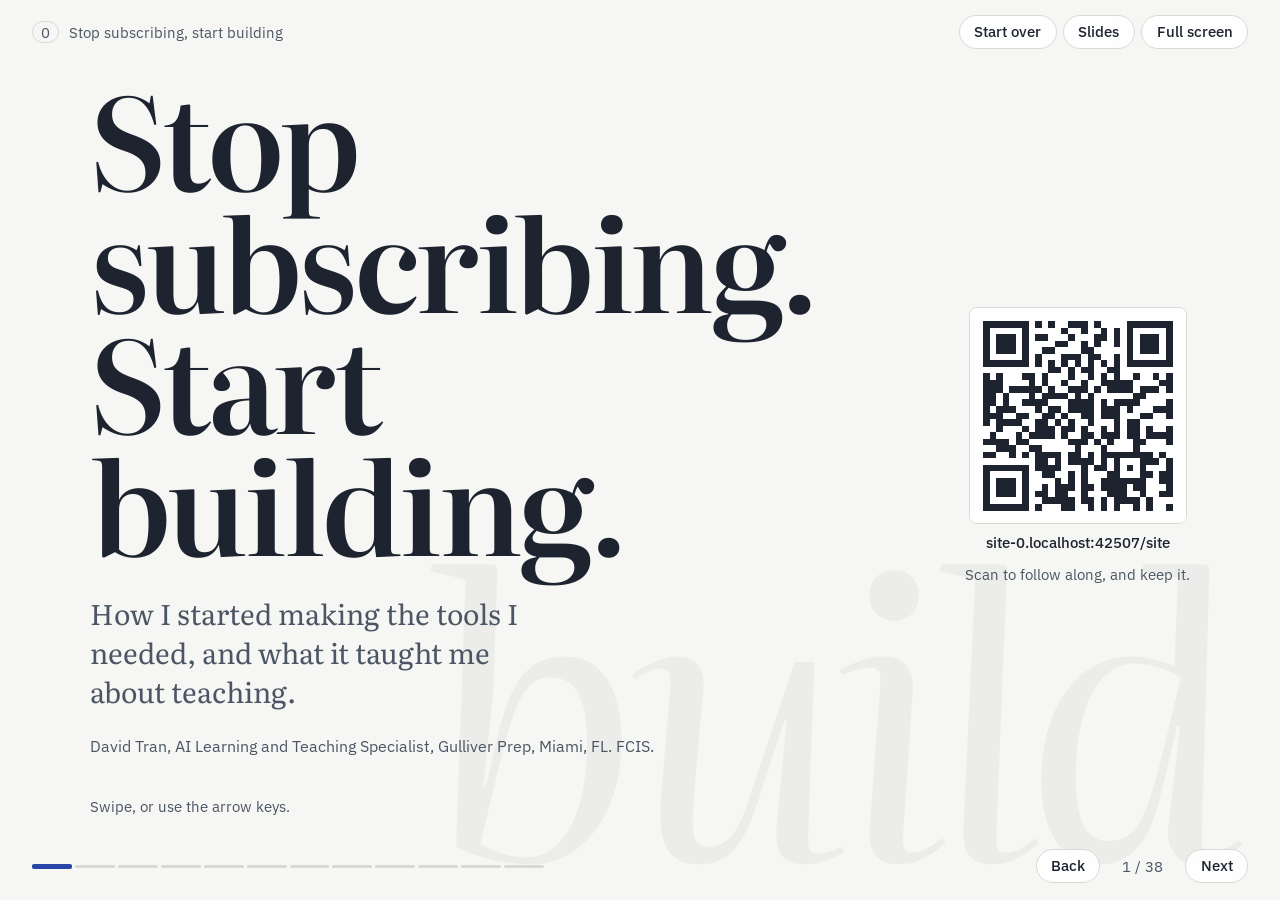
==== site/index.html @ 4188987a "Slide 11: code types itself off to the right, looping, only while the slide is showing Co-Authored-B" ====
<!DOCTYPE html>
<html lang="en">
<head>
  <meta charset="UTF-8">
  <meta name="viewport" content="width=device-width, initial-scale=1, viewport-fit=cover">
  <title>Stop Subscribing, Start Building</title>
  <meta name="description" content="A teacher's story about building the classroom tools he needed instead of subscribing to them, with a workshop and step-by-step guides. FCIS.">
  <link rel="stylesheet" href="css/fonts.css">
  <link rel="stylesheet" href="css/base.css">
  <link rel="stylesheet" href="css/deck.css">
  <link rel="stylesheet" href="css/figures.css">
  <link rel="stylesheet" href="css/layers.css">
</head>
<body>
  <div class="deck" id="deck">
    <div class="backdrop" aria-hidden="true"><div class="backdrop-track" id="backdrop-track"></div></div>
    <main class="track" id="track"></main>
  </div>

  <header class="chrome-top">
    <p class="where"><span class="num" id="where-num">0</span><span class="label" id="where-title"></span></p>
    <div class="chrome-actions">
      <button type="button" class="icon-btn" id="restart" title="Back to the first slide (Home)">Start over</button>
      <button type="button" class="icon-btn" id="menu-open" aria-controls="menu">Slides</button>
      <button type="button" class="icon-btn" id="full" title="Full screen (F)">Full screen</button>
    </div>
  </header>

  <footer class="chrome-bottom">
    <div class="progress" id="progress" aria-hidden="true"></div>
    <div class="nav">
      <button type="button" class="icon-btn" id="prev" aria-label="Back">Back</button>
      <span class="count" id="count" aria-live="polite"></span>
      <button type="button" class="icon-btn" id="next" aria-label="Next">Next</button>
    </div>
  </footer>

  <nav class="menu" id="menu" hidden aria-label="All slides">
    <h2>Chapters</h2>
    <ol id="menu-list"></ol>
    <button type="button" class="icon-btn close" id="menu-close">Close</button>
  </nav>

  <noscript><p>This presentation needs JavaScript. The full text is in the project’s <code>content/story.md</code>.</p></noscript>

  <script src="js/slides-a.js"></script>
  <script src="js/steps.js"></script>
  <script src="js/slides-b.js"></script>
  <script src="js/deck.js"></script>
  <script src="js/tally.js"></script>
  <script src="js/pull.js"></script>
  <script src="js/typing.js"></script>
  <script src="js/vendor/qrcode.js"></script>
  <script src="js/qr.js"></script>
</body>
</html>
---- site/css/fonts.css ----
/* Fonts are stored with the site so it works without a network.
   Literata and IBM Plex Sans are both under the SIL Open Font License (see assets/fonts). */

@font-face {
  font-family: "Literata";
  font-style: normal;
  font-weight: 200 900;
  font-display: swap;
  src: url("../assets/fonts/literata-latin-opsz-normal.woff2") format("woff2-variations"),
       url("../assets/fonts/literata-latin-opsz-normal.woff2") format("woff2");
}
@font-face {
  font-family: "Literata";
  font-style: italic;
  font-weight: 200 900;
  font-display: swap;
  src: url("../assets/fonts/literata-latin-opsz-italic.woff2") format("woff2-variations"),
       url("../assets/fonts/literata-latin-opsz-italic.woff2") format("woff2");
}
@font-face {
  font-family: "IBM Plex Sans";
  font-style: normal;
  font-weight: 400;
  font-display: swap;
  src: url("../assets/fonts/ibm-plex-sans-latin-400-normal.woff2") format("woff2");
}
@font-face {
  font-family: "IBM Plex Sans";
  font-style: normal;
  font-weight: 500;
  font-display: swap;
  src: url("../assets/fonts/ibm-plex-sans-latin-500-normal.woff2") format("woff2");
}
@font-face {
  font-family: "IBM Plex Sans";
  font-style: normal;
  font-weight: 600;
  font-display: swap;
  src: url("../assets/fonts/ibm-plex-sans-latin-600-normal.woff2") format("woff2");
}
/* Caveat: handwriting, used only for the sticky notes on the real-cost slide. SIL Open Font License. */
@font-face {
  font-family: "Caveat";
  font-style: normal;
  font-weight: 500;
  font-display: swap;
  src: url("../assets/fonts/caveat-latin-500-normal.woff2") format("woff2");
}
@font-face {
  font-family: "Caveat";
  font-style: normal;
  font-weight: 600;
  font-display: swap;
  src: url("../assets/fonts/caveat-latin-600-normal.woff2") format("woff2");
}
---- site/css/base.css ----
/* Stop Subscribing, Start Building: base tokens and type.
   The palette comes from a teacher's desk: slate ink, blue pen for links,
   red pen for crossing out and revising, highlighter for what you've selected. */

:root {
  --paper: #f6f7f4;
  --paper-deep: #eceee8;
  --ink: #1d2430;
  --ink-soft: #4b5563;
  --rule: #d6dad2;
  --blue: #2847a8;
  --red: #b8322a;
  --highlight: #f5e663;
  --white: #ffffff;

  --serif: "Literata", Georgia, "Times New Roman", serif;
  --sans: "IBM Plex Sans", "Segoe UI", Helvetica, Arial, sans-serif;

  --measure: 36rem;
  --wide: 68rem;
  --gutter: clamp(1.25rem, 4vw, 3rem);
}

*,
*::before,
*::after { box-sizing: border-box; }

html {
  background: var(--paper);
  color: var(--ink);
  font-family: var(--serif);
  font-size: 100%;
  -webkit-text-size-adjust: 100%;
  text-rendering: optimizeLegibility;
}

@media (prefers-reduced-motion: no-preference) {
  html { scroll-behavior: smooth; }
}

body { margin: 0; }

img { display: block; max-width: 100%; height: auto; }

a {
  color: var(--blue);
  text-decoration-thickness: 1px;
  text-underline-offset: 0.18em;
}
a:hover { text-decoration-thickness: 2px; }

:focus-visible {
  outline: 3px solid var(--blue);
  outline-offset: 3px;
}

::selection { background: var(--highlight); color: var(--ink); }

.skip-link {
  position: absolute;
  left: -9999px;
  top: 0.75rem;
  z-index: 100;
  background: var(--white);
  color: var(--ink);
  padding: 0.6rem 0.9rem;
  font-family: var(--sans);
  border: 2px solid var(--ink);
}
.skip-link:focus { left: 0.75rem; }

.visually-hidden {
  position: absolute !important;
  width: 1px; height: 1px;
  overflow: hidden;
  clip: rect(0 0 0 0);
  white-space: nowrap;
}

/* Unfinished placeholders: [DAVID: ...] */
.todo {
  font-family: var(--sans);
  font-size: 0.8em;
  font-weight: 500;
  background: var(--highlight);
  color: var(--ink);
  padding: 0.05em 0.35em;
  border-radius: 2px;
  white-space: normal;
}

noscript p {
  max-width: var(--measure);
  margin: 4rem auto;
  padding: 0 var(--gutter);
  font-size: 1.15rem;
  line-height: 1.6;
}
---- site/css/deck.css ----
/* The deck: one slide per screen, a sliding track, a backdrop layer that drifts
   at its own pace, and quiet chrome at the edges. */

html, body { height: 100%; }
body { overflow: hidden; overscroll-behavior: none; }

.deck { position: fixed; inset: 0; overflow: hidden; background: var(--paper); touch-action: pan-y; }

/* ---------- Backdrop: one huge faint word per chapter, moving slower than the slides ---------- */
.backdrop { position: absolute; inset: 0; pointer-events: none; overflow: hidden; }
.backdrop-track { position: absolute; top: 0; bottom: 0; left: 0; display: flex; will-change: transform; }
.bd-word {
  flex: none;
  width: 100vw;
  display: flex;
  align-items: flex-end;
  justify-content: flex-end;
  padding: 0 4vw 6vh 0;
  font-family: var(--serif);
  font-style: italic;
  font-weight: 400;
  font-size: clamp(9rem, 30vw, 34rem);
  line-height: 0.8;
  letter-spacing: -0.04em;
  color: var(--ink);
  opacity: 0.045;
  white-space: nowrap;
}

/* ---------- Slides ---------- */
.track { position: absolute; inset: 0; display: flex; will-change: transform; }
.slide {
  position: relative;
  flex: none;
  width: 100vw;
  height: 100%;
  display: flex;
  flex-direction: column;
  justify-content: center;
  padding: clamp(4.5rem, 10vh, 7rem) clamp(1.5rem, 7vw, 8rem) clamp(5rem, 11vh, 7.5rem);
  outline: none;
}
.slide.scrolls { justify-content: flex-start; overflow-y: auto; -webkit-overflow-scrolling: touch; }
.slide-inner { width: 100%; max-width: 76rem; margin: 0 auto; }

@media (prefers-reduced-motion: no-preference) {
  .track, .backdrop-track { transition: transform 0.6s cubic-bezier(0.22, 0.7, 0.2, 1); }
  .backdrop-track { transition-duration: 0.9s; }
  .deck.dragging .track, .deck.dragging .backdrop-track,
  .deck.jumping .track, .deck.jumping .backdrop-track { transition: none; }
}

/* ---------- Type on slides ---------- */
.big {
  font-family: var(--serif);
  font-weight: 600;
  font-size: clamp(2.3rem, 6.2vw, 5.6rem);
  line-height: 1.04;
  letter-spacing: -0.025em;
  max-width: 17ch;
  margin: 0;
}
.big.huge { font-size: clamp(3rem, 9vw, 8.5rem); max-width: 14ch; }
.big + .big { margin-top: 0.4em; }
.big.soft { color: var(--ink-soft); }

.story {
  font-family: var(--serif);
  font-size: clamp(1.15rem, 1.9vw, 1.6rem);
  line-height: 1.55;
  max-width: 34rem;
}
.story p { margin: 0 0 0.9em; }
.story p:last-child { margin-bottom: 0; }

.two { display: grid; grid-template-columns: minmax(0, 1fr) minmax(0, 1fr); gap: clamp(2rem, 6vw, 6rem); align-items: center; }
.kicker-line { font-family: var(--serif); font-size: clamp(1.3rem, 2.4vw, 2rem); line-height: 1.35; max-width: 30ch; margin: 1.6rem 0 0; color: var(--ink-soft); }

/* Practical slides: set in the sans, comfortable to read on a phone */
.practical { font-family: var(--sans); font-size: clamp(1rem, 1.3vw, 1.2rem); line-height: 1.6; max-width: 52rem; }
.practical h2 { font-family: var(--serif); font-size: clamp(1.8rem, 3.6vw, 3rem); line-height: 1.1; letter-spacing: -0.015em; margin: 0 0 0.4rem; }
.practical .sub { color: var(--ink-soft); margin: 0 0 1.5rem; font-size: 1.05em; }
.practical ol, .practical ul { padding-left: 1.3rem; margin: 0 0 1.2rem; }
.practical li { margin-bottom: 0.55rem; }
.practical .note { color: var(--ink-soft); font-size: 0.95em; }

/* ---------- Steps: things that arrive one press at a time ---------- */
[data-step] { opacity: 0; transform: translateY(0.4em); }
[data-step].on { opacity: 1; transform: none; }
@media (prefers-reduced-motion: no-preference) {
  [data-step] { transition: opacity 0.45s ease, transform 0.45s ease; }
}
@media (prefers-reduced-motion: reduce) {
  [data-step] { transform: none; }
}

/* ---------- Chrome ---------- */
.chrome-top, .chrome-bottom {
  position: fixed;
  left: 0; right: 0;
  z-index: 20;
  display: flex;
  align-items: center;
  justify-content: space-between;
  gap: 1rem;
  padding: 0 clamp(1rem, 3vw, 2rem);
  font-family: var(--sans);
  font-size: 0.92rem;
  color: var(--ink-soft);
  pointer-events: none;
}
.chrome-top { top: 0; height: 4rem; }
.chrome-bottom { bottom: 0; height: 4.25rem; }
.chrome-top > *, .chrome-bottom > * { pointer-events: auto; }
.where { display: flex; align-items: baseline; gap: 0.6rem; }
.where .num { font-variant-numeric: tabular-nums; border: 1px solid var(--rule); border-radius: 999px; padding: 0.05rem 0.5rem; }
.chrome-actions { display: flex; gap: 0.4rem; }

.icon-btn {
  appearance: none;
  font: 500 0.92rem/1 var(--sans);
  color: var(--ink);
  background: color-mix(in srgb, var(--white) 85%, transparent);
  border: 1px solid var(--rule);
  border-radius: 999px;
  padding: 0.55rem 0.9rem;
  cursor: pointer;
}
.icon-btn:hover { border-color: var(--ink); }

.progress { display: flex; gap: 3px; flex: 1; max-width: 32rem; align-items: center; }
.progress span { flex: 1; height: 3px; border-radius: 2px; background: var(--rule); }
.progress span.done { background: var(--ink-soft); }
.progress span.now { background: var(--blue); height: 5px; }
.count { font-variant-numeric: tabular-nums; min-width: 4.5rem; text-align: center; }
.nav { display: flex; gap: 0.4rem; align-items: center; }

/* ---------- Menu ---------- */
.menu {
  position: fixed;
  inset: 0;
  z-index: 50;
  background: color-mix(in srgb, var(--paper) 96%, transparent);
  overflow-y: auto;
  padding: clamp(4rem, 9vh, 6rem) clamp(1.5rem, 7vw, 8rem) 3rem;
  font-family: var(--sans);
}
.menu[hidden] { display: none; }
.menu h2 { font-family: var(--serif); font-size: 2rem; margin: 0 0 1.5rem; }
.menu ol { list-style: none; margin: 0; padding: 0; display: grid; grid-template-columns: repeat(auto-fill, minmax(16rem, 1fr)); gap: 0.25rem 2rem; max-width: 64rem; }
.menu a { display: grid; grid-template-columns: 2.2rem 1fr; padding: 0.7rem 0.4rem; border-bottom: 1px solid var(--rule); color: var(--ink); text-decoration: none; font-size: 1.05rem; }
.menu a span { color: var(--ink-soft); font-variant-numeric: tabular-nums; }
.menu a:hover, .menu a[aria-current="true"] { background: var(--highlight); }
.menu .close { position: fixed; top: 1rem; right: clamp(1rem, 3vw, 2rem); }

@media (max-width: 760px) {
  .two { grid-template-columns: 1fr; gap: 1.75rem; align-items: start; }
  .slide { justify-content: flex-start; padding-top: 5rem; overflow-y: auto; }
  .chrome-top .label { display: none; }
  .progress { display: none; }
  .bd-word { align-items: center; font-size: 46vw; }
}
@media (max-height: 560px) {
  .slide { justify-content: flex-start; overflow-y: auto; }
}
@media (max-width: 760px) {
  .chrome-bottom { background: color-mix(in srgb, var(--paper) 94%, transparent); border-top: 1px solid var(--rule); }
  .chrome-top { background: color-mix(in srgb, var(--paper) 94%, transparent); }
}

/* Slides that scroll (and every slide on a phone) are their own scroll areas. Without this,
   the browser claims sideways swipes on them and the deck never sees the swipe. */
.slide { touch-action: pan-y; }
---- site/css/figures.css ----
/* Interactive figures and doors. Everything practical is set in the sans. */

/* ---------- Doors: the practical "open this" panels ---------- */
.doors { margin-top: 3rem; display: grid; gap: 1rem; max-width: 52rem; }
details.door {
  background: var(--white);
  border: 1px solid var(--rule);
  border-left: 4px solid var(--blue);
  border-radius: 6px;
  font-family: var(--sans);
}
.chapter:nth-of-type(even) details.door { background: var(--paper); }
details.door > summary {
  cursor: pointer;
  list-style: none;
  padding: 1rem 1.25rem;
  font-weight: 600;
  font-size: 1.05rem;
  display: flex;
  justify-content: space-between;
  gap: 1rem;
}
details.door > summary::-webkit-details-marker { display: none; }
details.door > summary::after { content: "Open"; font-weight: 500; color: var(--blue); flex: none; }
details.door[open] > summary::after { content: "Close"; }
details.door > summary .hint { display: block; font-weight: 400; color: var(--ink-soft); font-size: 0.95rem; margin-top: 0.2rem; }
.door-body { padding: 0 1.25rem 1.25rem; font-size: 1rem; line-height: 1.6; }
.door-body p { margin: 0 0 0.8rem; }
.door-body ol, .door-body ul { margin: 0 0 1rem; padding-left: 1.3rem; }
.door-body li { margin-bottom: 0.45rem; }
.door-body h4 { font-size: 1rem; margin: 1.25rem 0 0.4rem; }
.door-body .note { color: var(--ink-soft); font-size: 0.95rem; }

/* Copyable prompt */
.prompt-box { position: relative; margin: 0.75rem 0 1rem; }
.prompt-box pre {
  margin: 0;
  white-space: pre-wrap;
  font-family: var(--sans);
  font-size: 1rem;
  line-height: 1.55;
  background: var(--paper-deep);
  border-radius: 6px;
  padding: 1rem 1.1rem 3rem;
}
.prompt-box .copy { position: absolute; right: 0.6rem; bottom: 0.6rem; }

/* Mockup links inside doors */
.mockups { display: grid; grid-template-columns: repeat(auto-fill, minmax(14rem, 1fr)); gap: 0.75rem; margin: 0.5rem 0 1rem; }
.mockup-link {
  display: block;
  padding: 0.9rem 1rem;
  border: 1px solid var(--rule);
  border-radius: 6px;
  background: var(--white);
  color: var(--ink);
  text-decoration: none;
}
.mockup-link:hover { border-color: var(--blue); }
.mockup-link strong { display: block; color: var(--blue); }
.mockup-link span { font-size: 0.92rem; color: var(--ink-soft); }
.shot-frame {
  aspect-ratio: 16 / 9;
  display: grid;
  place-items: center;
  border: 2px dashed var(--rule);
  border-radius: 6px;
  color: var(--ink-soft);
  padding: 1rem;
  text-align: center;
}

/* ---------- Chapter 1: the subscription tally ---------- */
.tally { background: var(--white); border: 1px solid var(--rule); border-radius: 8px; padding: clamp(1rem, 3vw, 2rem); max-width: 52rem; }
.chapter:nth-of-type(even) .tally { background: var(--paper); }
.tally h3 { font-size: 1.25rem; margin: 0 0 0.3rem; }
.tally > p { margin: 0 0 1.25rem; color: var(--ink-soft); }
.tally-list { list-style: none; margin: 0; padding: 0; display: grid; grid-template-columns: repeat(auto-fill, minmax(16rem, 1fr)); gap: 0.5rem 1.25rem; }
.tally-row { display: flex; align-items: center; justify-content: space-between; gap: 0.75rem; padding: 0.35rem 0; border-bottom: 1px solid var(--rule); }
.tally-row label { display: flex; align-items: center; gap: 0.6rem; cursor: pointer; flex: 1; }
.tally-row input[type="checkbox"] { width: 1.15rem; height: 1.15rem; accent-color: var(--ink); }
.tally-row.on .name { background: var(--highlight); }
.money { display: flex; align-items: center; gap: 0.2rem; color: var(--ink-soft); }
.money input, .tally-staff input {
  width: 4.8rem;
  font: 500 1rem var(--sans);
  padding: 0.35rem 0.45rem;
  border: 1px solid var(--rule);
  border-radius: 4px;
  background: var(--white);
  color: var(--ink);
}
.tally-staff { margin: 1.25rem 0 0; display: flex; flex-wrap: wrap; align-items: center; gap: 0.6rem; }
.tally-total { display: flex; flex-wrap: wrap; gap: 1rem 3rem; margin-top: 1.5rem; padding-top: 1.25rem; border-top: 2px solid var(--ink); }
.tally-total div { display: flex; flex-direction: column; }
.tally-total .label { font-size: 0.95rem; color: var(--ink-soft); }
.tally-total .num { font-family: var(--serif); font-size: clamp(1.8rem, 4vw, 2.8rem); font-weight: 600; font-variant-numeric: tabular-nums; }
.tally-foot { font-size: 0.9rem; color: var(--ink-soft); margin: 1rem 0 0; }

/* ---------- Chapter 3: two columns of adaptation ---------- */
.compare { display: grid; grid-template-columns: 1fr 1fr; gap: 1.5rem; max-width: 52rem; }
.compare section { border-top: 2px solid var(--ink); padding-top: 0.9rem; }
.compare h3 { font-size: 1.1rem; margin: 0 0 0.6rem; }
.compare ul { margin: 0; padding: 0; list-style: none; }
.compare li { padding: 0.45rem 0; border-bottom: 1px solid var(--rule); }

/* ---------- Sequences: chapter 4 chain, chapter 7 stages ---------- */
.steps { list-style: none; margin: 0; padding: 0; display: grid; grid-template-columns: repeat(auto-fit, minmax(12rem, 1fr)); gap: 1rem; counter-reset: step; }
.steps li { counter-increment: step; display: flex; flex-direction: column; gap: 0.6rem; }
.steps .sketch {
  aspect-ratio: 4 / 3;
  border: 1px solid var(--rule);
  border-radius: 6px;
  background: var(--white);
  padding: 0.7rem;
  display: grid;
  gap: 0.35rem;
  align-content: start;
}
.chapter:nth-of-type(even) .steps .sketch { background: var(--paper); }
.sketch i { display: block; height: 0.5rem; border-radius: 2px; background: var(--paper-deep); }
.sketch i.dark { background: var(--ink); width: 55%; }
.sketch i.blue { background: var(--blue); width: 35%; }
.sketch i.short { width: 70%; }
.sketch .bars { display: flex; align-items: flex-end; gap: 0.3rem; height: 3.2rem; }
.sketch .bars b { flex: 1; background: var(--blue); border-radius: 2px 2px 0 0; }
.sketch.off { opacity: 0.55; }
.steps h3 { font-size: 1.02rem; margin: 0; }
.steps h3::before { content: counter(step) ". "; color: var(--ink-soft); }
.steps p { margin: 0; color: var(--ink-soft); font-size: 0.97rem; line-height: 1.5; }
.sketch .lock { justify-self: center; margin-top: 0.4rem; font-weight: 600; font-size: 0.85rem; border: 2px solid var(--ink); border-radius: 4px; padding: 0.15rem 0.5rem; }

/* ---------- Chapter 5: three reasons ---------- */
.reasons { display: grid; grid-template-columns: repeat(3, 1fr); gap: 1.5rem; max-width: 60rem; }
.reasons div { border-top: 2px solid var(--ink); padding-top: 0.9rem; }
.reasons h3 { font-family: var(--serif); font-size: 1.6rem; margin: 0 0 0.4rem; }
.reasons p { margin: 0; color: var(--ink-soft); line-height: 1.5; }

/* ---------- Chapter 8: a resource that keeps changing ---------- */
.revision { max-width: 46rem; background: var(--white); border: 1px solid var(--rule); border-radius: 8px; padding: 1.25rem 1.5rem; }
.chapter:nth-of-type(even) .revision { background: var(--paper); }
.revision h3 { margin: 0 0 0.2rem; font-size: 1.1rem; }
.revision .kicker { margin: 0 0 1rem; color: var(--ink-soft); font-size: 0.95rem; }
.revision ol { list-style: none; margin: 0; padding: 0; }
.revision li { display: grid; grid-template-columns: 4.5rem 1fr; gap: 1rem; padding: 0.55rem 0; border-top: 1px solid var(--rule); }
.revision .v { font-weight: 600; }
.revision del { color: var(--red); text-decoration-thickness: 2px; }
.revision ins { text-decoration: none; background: var(--highlight); }

/* ---------- Chapter 9: three paths ---------- */
.paths { display: grid; grid-template-columns: repeat(3, 1fr); gap: 1rem; margin-bottom: 1.5rem; }
.paths div { border: 1px solid var(--rule); border-radius: 8px; padding: 1.1rem; background: var(--white); }
.chapter:nth-of-type(even) .paths div { background: var(--paper); }
.paths h3 { margin: 0 0 0.2rem; font-size: 1.15rem; }
.paths .tools { margin: 0 0 0.8rem; color: var(--blue); font-weight: 500; }
.paths dl { margin: 0; display: grid; gap: 0.4rem; }
.paths dt { font-size: 0.85rem; color: var(--ink-soft); }
.paths dd { margin: 0; }

/* ---------- Chapter 10: checklist ---------- */
.checklist { list-style: none; padding: 0; margin: 0; max-width: 46rem; font-size: 1.05rem; }
.checklist li { display: grid; grid-template-columns: 1.6rem 1fr; gap: 0.6rem; padding: 0.75rem 0; border-bottom: 1px solid var(--rule); line-height: 1.5; }
.checklist li::before { content: ""; width: 1.1rem; height: 1.1rem; margin-top: 0.2rem; border: 2px solid var(--ink); border-radius: 3px; }

/* ---------- Chapter 11: workshop timer ---------- */
.timer { max-width: 52rem; background: var(--ink); color: var(--paper); border-radius: 10px; padding: clamp(1.25rem, 3vw, 2rem); }
.timer h3 { margin: 0 0 1rem; font-size: 1.1rem; font-weight: 500; }
.timer-phases { display: grid; grid-template-columns: 2fr 9fr 4fr; gap: 0.4rem; margin-bottom: 1.25rem; }
.timer-phase { border-top: 4px solid #4a5568; padding-top: 0.5rem; font-size: 0.95rem; }
.timer-phase.done { border-color: var(--paper); opacity: 0.7; }
.timer-phase.now { border-color: var(--highlight); }
.timer-clock { font-family: var(--serif); font-size: clamp(3rem, 9vw, 6rem); font-weight: 600; font-variant-numeric: tabular-nums; line-height: 1; margin: 0 0 0.3rem; }
.timer-label { margin: 0 0 1.25rem; font-size: 1.1rem; }
.timer-controls { display: flex; flex-wrap: wrap; gap: 0.5rem; }
.timer .btn { background: transparent; color: var(--paper); border-color: #5a6578; }
.timer .btn:hover { border-color: var(--paper); }
.timer .btn-primary { background: var(--highlight); color: var(--ink); border-color: var(--highlight); }

@media (max-width: 720px) {
  .compare, .reasons, .paths { grid-template-columns: 1fr; }
}

/* Mockup links show a small picture once the mockup provides one */
.mockup-link .thumb { display: block; width: 100%; aspect-ratio: 16 / 10; object-fit: cover; object-position: top left; border-radius: 4px; border: 1px solid var(--rule); margin-bottom: 0.7rem; background: var(--paper-deep); }

/* Chapter 1, one tap per tool */
.app-grid { display: grid; grid-template-columns: repeat(auto-fill, minmax(10.5rem, 1fr)); gap: 0.6rem; margin: 0 0 1.4rem; }
.app {
  appearance: none;
  text-align: left;
  font-family: var(--sans);
  color: var(--ink);
  background: var(--white);
  border: 1px solid var(--rule);
  border-radius: 8px;
  padding: 0.75rem 0.85rem;
  cursor: pointer;
  display: grid;
  gap: 0.1rem;
}
.app:hover { border-color: var(--ink); }
.app-name { font-weight: 600; font-size: 1.05rem; }
.app-plan { font-size: 0.85rem; color: var(--ink-soft); }
.app-price { font-size: 0.95rem; margin-top: 0.3rem; font-variant-numeric: tabular-nums; }
.app[aria-pressed="true"] { background: var(--highlight); border-color: var(--ink); box-shadow: inset 0 0 0 1px var(--ink); }
.app[aria-pressed="true"] .app-plan { color: var(--ink); }
.staff { display: flex; flex-wrap: wrap; align-items: center; gap: 0.6rem 1rem; color: var(--ink-soft); }
.staff-opts { display: flex; gap: 0.35rem; }
.staff-btn { appearance: none; font: 500 0.95rem var(--sans); min-width: 2.8rem; padding: 0.45rem 0.6rem; border: 1px solid var(--rule); border-radius: 999px; background: var(--white); color: var(--ink); cursor: pointer; }
.staff-btn[aria-pressed="true"] { background: var(--ink); color: var(--paper); border-color: var(--ink); }
@media (prefers-reduced-motion: no-preference) { .app, .staff-btn { transition: background 0.15s ease, box-shadow 0.15s ease; } }
@media (max-width: 560px) {
  .app-grid { grid-template-columns: 1fr 1fr; gap: 0.45rem; }
  .app { padding: 0.6rem 0.65rem; }
  .app-name { font-size: 0.98rem; }
}
---- site/css/layers.css ----
/* The second layer: chapter-specific movement that carries the story forward
   as you swipe. Red pen crosses out, highlighter marks what matters. */

/* Red pen strike that draws itself */
.strike { position: relative; display: inline-block; }
.strike::after {
  content: "";
  position: absolute;
  left: -0.03em; right: -0.03em;
  top: 54%;
  height: 0.075em;
  background: var(--red);
  border-radius: 0.04em;
  transform: scaleX(0);
  transform-origin: left center;
}
.strike.on::after, .is-active .strike.auto::after { transform: scaleX(1); }
@media (prefers-reduced-motion: no-preference) {
  .strike::after { transition: transform 0.55s cubic-bezier(0.6, 0, 0.3, 1) 0.15s; }
}

/* Highlighter sweep */
.mark {
  background-image: linear-gradient(var(--highlight), var(--highlight));
  background-repeat: no-repeat;
  background-position: 0 88%;
  background-size: 0% 0.42em;
  padding: 0 0.05em;
}
.mark.on, .on .mark, .is-active .mark.auto { background-size: 100% 0.42em; }
@media (prefers-reduced-motion: no-preference) {
  .mark { transition: background-size 0.6s ease 0.25s; }
}

/* Cover */
.cover-title { font-family: var(--serif); font-weight: 600; font-size: clamp(3rem, 10vw, 9.5rem); line-height: 0.95; letter-spacing: -0.035em; margin: 0; }
.cover-title .line { display: block; }
.cover-lede { font-family: var(--serif); font-size: clamp(1.2rem, 2.2vw, 1.9rem); line-height: 1.4; color: var(--ink-soft); max-width: 30ch; margin: 2rem 0 0; }
.cover-by { font-family: var(--sans); color: var(--ink-soft); margin: 1.5rem 0 0; font-size: 1rem; }
.cover-hint { font-family: var(--sans); font-size: 0.95rem; color: var(--ink-soft); margin: 2.5rem 0 0; }

/* Chapter 1: the pile of things we all linked together */
.pile { list-style: none; margin: 0; padding: 0; display: flex; flex-direction: column; align-items: flex-start; gap: 0.6rem; }
.pile li {
  font-family: var(--sans);
  font-weight: 500;
  font-size: clamp(1rem, 1.8vw, 1.45rem);
  background: var(--white);
  border: 1px solid var(--rule);
  border-radius: 6px;
  padding: 0.55rem 0.9rem;
  box-shadow: 0 1px 0 var(--rule);
  transform: rotate(var(--r, 0deg));
  margin-left: var(--x, 0);
}
@media (prefers-reduced-motion: no-preference) {
  .slide .pile li { opacity: 0; transform: translateY(-1.5rem) rotate(var(--r, 0deg)); transition: opacity 0.4s ease, transform 0.5s cubic-bezier(0.3, 1.4, 0.5, 1); transition-delay: calc(var(--i) * 110ms + 200ms); }
  .slide.is-active .pile li, .slide.seen .pile li { opacity: 1; transform: rotate(var(--r, 0deg)); }
}

/* Chapter 1: the ledger, supplies out, subscriptions in */
.ledger { font-family: var(--sans); font-size: clamp(1.05rem, 1.8vw, 1.5rem); list-style: none; margin: 2.5rem 0 0; padding: 0; display: grid; grid-template-columns: repeat(3, auto); justify-content: start; gap: 0.6rem 2.5rem; }
.ledger li { white-space: nowrap; }
.ledger .old { color: var(--ink-soft); }

/* Chapter 2: the count and what it means */
.count-up { font-family: var(--serif); font-weight: 600; font-size: clamp(6rem, 22vw, 18rem); line-height: 0.85; letter-spacing: -0.05em; font-variant-numeric: tabular-nums; margin: 0; }
.count-sub { font-family: var(--serif); font-weight: 600; font-size: clamp(1.8rem, 4.4vw, 4rem); line-height: 1.1; margin: 1rem 0 0; max-width: 18ch; }
.juggle { list-style: none; margin: 0; padding: 0; display: grid; grid-template-columns: 1fr 1fr; gap: 0.9rem; }
.juggle li { font-family: var(--sans); font-size: clamp(1.05rem, 1.8vw, 1.4rem); font-weight: 500; border-top: 3px solid var(--ink); padding-top: 0.6rem; }
.juggle li small { display: block; font-weight: 400; color: var(--ink-soft); font-size: 0.8em; margin-top: 0.2rem; }

/* Chapter 4 and 7: the build chain and the stages reuse .steps from figures.css */
.slide .steps { margin-top: 2.5rem; }
.slide .steps .sketch { background: var(--white); }

/* Chapter 9: the three paths as cards that land one at a time */
.slide .paths { margin-top: 2.5rem; }
.slide .paths div { background: var(--white); }

/* Chapter 12: links in one place */
.linklist { list-style: none; padding: 0; margin: 0 0 1.5rem; display: grid; grid-template-columns: repeat(auto-fill, minmax(14rem, 1fr)); gap: 0.5rem 1.5rem; }
.linklist a { display: block; padding: 0.6rem 0; border-bottom: 1px solid var(--rule); }

@media (max-width: 760px) {
  .ledger { grid-template-columns: 1fr 1fr; gap: 0.5rem 1.5rem; }
  .juggle { grid-template-columns: 1fr; }
}

.juggle.ideas { grid-template-columns: repeat(3, 1fr); padding-left: 0; }
.juggle.ideas li { margin: 0; font-family: var(--serif); font-weight: 600; font-size: clamp(1.15rem, 2vw, 1.6rem); line-height: 1.25; }
.slide .steps .sketch { aspect-ratio: 16 / 9; }
@media (max-width: 760px) { .juggle.ideas { grid-template-columns: 1fr; } }

/* Live mockups inside slides */
.live { display: flex; flex-direction: column; gap: 1rem; width: 100%; }
.live-head { display: flex; align-items: flex-end; justify-content: space-between; gap: 1.5rem; }
.live-head h2 { font-family: var(--serif); font-size: clamp(1.6rem, 2.8vw, 2.5rem); line-height: 1.1; letter-spacing: -0.015em; margin: 0 0 0.3rem; }
.live-head .sub { font-family: var(--sans); color: var(--ink-soft); margin: 0; font-size: clamp(1rem, 1.2vw, 1.15rem); max-width: 48ch; }
.live-open { font-family: var(--sans); font-size: 0.95rem; white-space: nowrap; }
.live-frame {
  position: relative;
  width: min(100%, calc((100vh - 15rem) * 1.6));
  aspect-ratio: 16 / 10;
  border: 1px solid var(--rule);
  border-radius: 10px;
  overflow: hidden;
  background: var(--paper-deep);
  box-shadow: 0 1px 2px rgba(29, 36, 48, 0.06), 0 12px 32px rgba(29, 36, 48, 0.08);
}
.live-thumb { position: absolute; inset: 0; width: 100%; height: 100%; object-fit: cover; object-position: top left; }
.live-frame iframe { position: absolute; top: 0; left: 0; border: 0; transform-origin: 0 0; background: #fff; opacity: 0; }
.live-frame.loaded iframe { opacity: 1; }
@media (max-width: 760px) {
  .live-head { flex-direction: column; align-items: flex-start; gap: 0.5rem; }
  .live-frame { width: 100%; cursor: pointer; }
}

/* How to build: one step per slide */
.howto { max-width: 52rem; }
.howto-path { font-family: var(--sans); color: var(--ink-soft); font-size: 1rem; margin: 0 0 1.4rem; display: flex; flex-wrap: wrap; gap: 0.4rem 1.2rem; }
.howto-count { font-variant-numeric: tabular-nums; color: var(--ink); font-weight: 500; }
.howto-title { font-family: var(--serif); font-weight: 600; font-size: clamp(2.2rem, 5vw, 4.4rem); line-height: 1.05; letter-spacing: -0.025em; margin: 0 0 1.3rem; max-width: 18ch; }
.howto-body { font-family: var(--sans); font-size: clamp(1.15rem, 1.7vw, 1.5rem); line-height: 1.55; max-width: 40ch; margin: 0 0 1.2rem; }
.howto-note { font-family: var(--sans); font-size: 1rem; color: var(--ink-soft); line-height: 1.5; max-width: 52ch; margin: 1rem 0 0; }
.howto .prompt-box { max-width: 46rem; }
.howto-intro .howto-note { margin-top: 1.5rem; }
.ui {
  display: inline-block;
  font-family: var(--sans);
  font-weight: 600;
  font-size: 0.92em;
  line-height: 1.2;
  padding: 0.12em 0.5em;
  border: 1px solid var(--ink);
  border-radius: 6px;
  background: var(--white);
  white-space: nowrap;
}
.ui-arrow { color: var(--ink-soft); }

/* ---------- Round 2026-10-29 ---------- */

/* Cover: words on the left, the QR code on the right */
.cover { display: grid; grid-template-columns: minmax(0, 1fr) auto; gap: clamp(2rem, 5vw, 5rem); align-items: center; }
.cover-qr { margin: 0; display: flex; flex-direction: column; align-items: center; gap: 0.75rem; font-family: var(--sans); color: var(--ink-soft); font-size: 0.95rem; text-align: center; }
.cover-qr svg { display: block; width: clamp(10rem, 17vw, 15rem); height: auto; border: 1px solid var(--rule); border-radius: 8px; background: #fff; }
.cover-qr .qr-url { margin: 0.5rem 0 0; color: var(--ink); font-weight: 500; word-break: break-all; }
.cover-qr .qr-note { max-width: 14rem; margin: 0; padding: 1rem; border: 1px dashed var(--rule); border-radius: 8px; }
.cover-qr figcaption { max-width: 15rem; }
@media (max-width: 760px) { .cover { grid-template-columns: 1fr; } .cover-qr { display: none; } }

/* A slide whose words sit in the middle */
.slide.centered .slide-inner { text-align: center; }
.slide.centered .big { margin-left: auto; margin-right: auto; }
.slide.centered .ledger { justify-content: center; }

/* Mid-size lines, for two big lines on one slide */
.big.mid { font-size: clamp(2rem, 4.8vw, 4.4rem); max-width: 20ch; }
.big.mid + .big.mid { margin-top: 0.7em; }

/* Chapter 2: things that land on their own when the slide opens */
@media (prefers-reduced-motion: no-preference) {
  .slide .arrive li { opacity: 0; transform: translateY(0.6rem); transition: opacity 0.45s ease, transform 0.45s ease; transition-delay: calc(var(--i) * 350ms + 500ms); }
  .slide.is-active .arrive li, .slide.seen .arrive li { opacity: 1; transform: none; }
}

/* Chapter 2: the numbers */
.stats { display: grid; grid-template-columns: repeat(3, minmax(0, 1fr)); gap: clamp(1.5rem, 4vw, 4rem); align-items: end; }
.stats p { margin: 0; display: flex; flex-direction: column; gap: 0.4rem; }
.stat-num { font-family: var(--serif); font-weight: 600; font-size: clamp(3.5rem, 10vw, 9rem); line-height: 0.9; letter-spacing: -0.04em; font-variant-numeric: tabular-nums; white-space: nowrap; }
.stat-label { font-family: var(--serif); font-weight: 600; font-size: clamp(1.3rem, 2.6vw, 2.3rem); color: var(--ink-soft); }
.stats + .kicker-line { margin-top: 3rem; }
@media (max-width: 760px) { .stats { grid-template-columns: 1fr; } }

/* Chapter 4: one press, the chain fans out card by card */
@media (prefers-reduced-motion: no-preference) {
  .steps.fan li[data-step] { transform: translateX(-1.5rem); transition-delay: calc(var(--i) * 220ms); }
  .steps.fan li[data-step].on { transform: none; }
}

/* Chapter 4: "Could you build:" and the apps arriving like texts */
.texts { position: relative; }
.bubbles { list-style: none; margin: 2rem 0 0; padding: 0; position: relative; height: clamp(18rem, 48vh, 30rem); }
.bubbles li {
  position: absolute;
  left: var(--x); top: var(--y);
  font-family: var(--sans);
  font-weight: 500;
  font-size: clamp(1.1rem, 2.1vw, 1.8rem);
  padding: 0.55em 1em;
  border-radius: 1.2em 1.2em 1.2em 0.3em;
  background: var(--white);
  border: 1px solid var(--rule);
  box-shadow: 0 1px 2px rgba(29, 36, 48, 0.06);
  transform: rotate(var(--r));
  white-space: nowrap;
}
.bubbles li.me { background: var(--blue); border-color: var(--blue); color: var(--white); border-radius: 1.2em 1.2em 0.3em 1.2em; }
@media (prefers-reduced-motion: no-preference) {
  .slide .bubbles li { opacity: 0; transform: translateY(0.8rem) scale(0.85) rotate(var(--r)); transition: opacity 0.3s ease, transform 0.4s cubic-bezier(0.3, 1.5, 0.5, 1); transition-delay: calc(var(--i) * 260ms + 400ms); }
  .slide.is-active .bubbles li, .slide.seen .bubbles li { opacity: 1; transform: rotate(var(--r)); }
}
@media (max-width: 760px) {
  .bubbles { height: auto; display: flex; flex-wrap: wrap; gap: 0.6rem; }
  .bubbles li { position: static; }
}

/* ---------- Round 2026-10-29, part 2 ---------- */

/* David's tools: a link card, or a holding spot until the ChatGPT Sites link is ready */
.sites { align-items: stretch; }
.site-card { font-family: var(--sans); border: 1px solid var(--rule); border-radius: 10px; background: var(--white); padding: clamp(1.25rem, 2.5vw, 2rem); display: flex; flex-direction: column; gap: 0.6rem; }
.site-card h2 { font-family: var(--serif); font-size: clamp(1.5rem, 2.6vw, 2.3rem); line-height: 1.1; letter-spacing: -0.015em; margin: 0; }
.site-card .sub { color: var(--ink-soft); margin: 0; font-size: clamp(1rem, 1.3vw, 1.2rem); }
.site-card.holding { background: transparent; border-style: dashed; border-width: 2px; min-height: 14rem; }
.site-hold { margin: auto 0 0; color: var(--ink-soft); font-size: 0.95rem; }
.site-open { align-self: flex-start; margin-top: auto; font-weight: 600; font-size: 1.1rem; padding: 0.6rem 1.1rem; border: 1px solid var(--blue); border-radius: 999px; text-decoration: none; }
.site-url { margin: 0; color: var(--ink-soft); font-size: 0.9rem; word-break: break-all; }

/* Chapter 7: the revisions play by themselves on one press */
@media (prefers-reduced-motion: no-preference) {
  .revision.play li[data-step] { transition-delay: calc(var(--i) * 1100ms); }
  .revision.play ins { background-size: 0% 100%; background-image: linear-gradient(var(--highlight), var(--highlight)); background-repeat: no-repeat; background-color: transparent; transition: background-size 0.7s ease; transition-delay: calc(var(--i) * 1100ms + 450ms); }
  .revision.play li.on ins { background-size: 100% 100%; }
  .revision.play del { text-decoration-color: transparent; transition: text-decoration-color 0.3s ease; transition-delay: calc(var(--i) * 1100ms + 250ms); }
  .revision.play li.on del { text-decoration-color: var(--red); }
}

/* Chapter 8: wider practical slides, getting started */
.practical.wide { max-width: 72rem; }
.start-grid { display: grid; grid-template-columns: minmax(0, 1fr) minmax(0, 1.4fr); gap: clamp(1.5rem, 4vw, 3.5rem); }
.start-grid h3, .sheet h3, .prompt-menu h3 { font-family: var(--sans); font-size: 1.05rem; margin: 0 0 0.6rem; }
.practical ul.plain { list-style: none; padding: 0; }
.plain li { padding: 0.5rem 0; border-bottom: 1px solid var(--rule); }
.glossary { margin: 0; display: grid; grid-template-columns: 9.5rem 1fr; gap: 0; }
.glossary dd { padding-left: 0.5rem; }
.glossary dt, .glossary dd { padding: 0.45rem 0; border-bottom: 1px solid var(--rule); margin: 0; }
.glossary dt { font-weight: 600; }

/* Chapter 8: flowcharts */
.flow-slide .howto-title { font-size: clamp(2rem, 4.2vw, 3.6rem); max-width: 24ch; }
.flow { list-style: none; margin: 2rem 0 0; padding: 0; display: grid; grid-template-columns: repeat(auto-fit, minmax(9rem, 1fr)); gap: 2.2rem; }
.flow li { position: relative; font-family: var(--sans); background: var(--white); border: 1.5px solid var(--ink); border-radius: 10px; padding: 0.9rem 1rem 1rem; display: flex; flex-direction: column; gap: 0.25rem; }
.flow li b { font-size: clamp(1.05rem, 1.5vw, 1.3rem); }
.flow li span:last-child { color: var(--ink-soft); font-size: 0.95rem; line-height: 1.35; }
.flow-n { font-variant-numeric: tabular-nums; color: var(--blue); font-weight: 600; font-size: 0.9rem; }
.flow li + li::before { content: "→"; position: absolute; left: -1.75rem; top: 50%; transform: translateY(-50%); color: var(--ink-soft); font-size: 1.4rem; }
.flow-loop { font-family: var(--sans); font-size: clamp(1rem, 1.4vw, 1.2rem); margin: 1.6rem 0 0; padding: 0.8rem 1rem; border: 1.5px dashed var(--ink-soft); border-radius: 10px; max-width: 52rem; }
.flow-loop span { color: var(--blue); font-weight: 600; }
@media (prefers-reduced-motion: no-preference) {
  .flow-slide [data-step] { transition-delay: calc(var(--i) * 180ms); }
}

/* Chapter 8: instructions */
.sheet ol { padding-left: 1.4rem; }
.sheet li { margin-bottom: 0.8rem; }
.sheet .prompt-box { margin: 0.7rem 0 0.3rem; }
.sheet h3 { margin-top: 1.4rem; }

/* Chapter 10: the workshop */
.practical ol.big-steps { font-size: clamp(1.1rem, 1.6vw, 1.45rem); line-height: 1.5; }
.big-steps li { margin-bottom: 0.8rem; }
.prompt-menu { display: grid; grid-template-columns: repeat(auto-fill, minmax(20rem, 1fr)); gap: 1.25rem 1.5rem; margin-bottom: 1.2rem; }
.prompt-menu .prompt-box pre { font-size: 0.85rem; padding-bottom: 3rem; white-space: pre-wrap; }

@media (max-width: 760px) {
  .start-grid { grid-template-columns: 1fr; }
  .glossary { grid-template-columns: 1fr; }
  .glossary dt { border-bottom: 0; padding-bottom: 0; }
  .flow { grid-template-columns: 1fr; gap: 1.6rem; }
  .flow li + li::before { content: "↓"; left: 1rem; top: -1.45rem; transform: none; }
  .prompt-menu { grid-template-columns: 1fr; }
}

/* A red-pen strike that follows the words across line breaks (the cover's "Stop subscribing.") */
.strike-lines {
  background-image: linear-gradient(var(--red), var(--red));
  background-repeat: no-repeat;
  background-position: 0 58%;
  background-size: 0% 0.075em;
  -webkit-box-decoration-break: clone;
  box-decoration-break: clone;
}
.strike-lines.on { background-size: 100% 0.075em; }
@media (prefers-reduced-motion: no-preference) {
  .strike-lines { transition: background-size 0.55s cubic-bezier(0.6, 0, 0.3, 1) 0.15s; }
}

/* Chapter 3: what it costs students, dropped in like the pile */
.costs { list-style: none; margin: 2rem 0 0; padding: 0; display: flex; flex-wrap: wrap; gap: 0.8rem 1rem; align-items: flex-start; }
.costs li {
  font-family: var(--sans);
  font-weight: 500;
  font-size: clamp(1.05rem, 1.9vw, 1.6rem);
  background: var(--white);
  border: 1px solid var(--rule);
  border-radius: 6px;
  padding: 0.6rem 1rem;
  box-shadow: 0 1px 0 var(--rule);
  transform: rotate(var(--r, 0deg));
}
.costs li.on { transform: rotate(var(--r, 0deg)); }
@media (prefers-reduced-motion: no-preference) {
  .costs li[data-step] { transform: translateY(-1.2rem) rotate(var(--r, 0deg)); transition: opacity 0.4s ease, transform 0.5s cubic-bezier(0.3, 1.4, 0.5, 1); transition-delay: calc(var(--i) * 140ms + 250ms); }
  .costs li[data-step].on { transform: rotate(var(--r, 0deg)); }
}

/* Lines that build up on one slide, sized like speech, not headlines */
.said p { font-family: var(--serif); font-weight: 600; font-size: clamp(1.6rem, 3.1vw, 2.7rem); line-height: 1.18; letter-spacing: -0.015em; margin: 0 0 0.75em; max-width: 46rem; }
.said p.turn { text-align: center; color: var(--ink-soft); max-width: none; margin: 1.6em 0 0.8em; }
.said .costs.centered-row { margin: 0; justify-content: center; flex-wrap: nowrap; }
.said .costs li { font-size: clamp(1rem, 1.5vw, 1.3rem); white-space: nowrap; }
@media (max-width: 760px) { .said .costs.centered-row { flex-wrap: wrap; } .said .costs li { white-space: normal; } }

/* Runs by itself when the slide opens: each line slides in at its own time (--t) */
@media (prefers-reduced-motion: no-preference) {
  .auto-run p, .auto-run .costs li { opacity: 0; transform: translateX(2.5rem); transition: opacity 0.6s ease, transform 0.7s cubic-bezier(0.22, 0.7, 0.2, 1); }
  .auto-run .costs li { transform: translateY(-1.2rem) rotate(var(--r, 0deg)); transition: opacity 0.4s ease, transform 0.5s cubic-bezier(0.3, 1.4, 0.5, 1); }
  .slide.is-active .auto-run p, .slide.is-active .auto-run .costs li { opacity: 1; transform: rotate(var(--r, 0deg)); transition-delay: var(--t); }
  .slide.seen .auto-run p, .slide.seen .auto-run .costs li { opacity: 1; transform: rotate(var(--r, 0deg)); transition: none; }
  .auto-run .mark.auto { transition-delay: 0s; }
  .slide.is-active .auto-run .mark.auto { transition-delay: var(--t); }
}
.slide.seen .auto-run .mark.auto { background-size: 100% 0.42em; transition: none; }

/* Chapter 2: the numbers count up (about a second), hold two seconds, then fade back as the line lands over them */
.stats-stage { position: relative; }
.stats-stage .over {
  position: absolute; inset: 0;
  display: flex; align-items: center; justify-content: center; text-align: center;
  margin: 0;
  font-family: var(--serif); font-weight: 600;
  font-size: clamp(3.4rem, 11vw, 11rem); line-height: 0.95; letter-spacing: -0.035em;
  opacity: 0;
}
.slide.is-active .auto-over .stats, .slide.seen .auto-over .stats { opacity: 0.05; }
.slide.is-active .auto-over .over, .slide.seen .auto-over .over { opacity: 1; }
@media (prefers-reduced-motion: no-preference) {
  .auto-over .over { transform: scale(0.96); }
  .slide.is-active .auto-over .stats { transition: opacity 0.8s ease 3.1s; }
  .slide.is-active .auto-over .over { transform: none; transition: opacity 0.7s ease 3.3s, transform 0.8s cubic-bezier(0.22, 0.7, 0.2, 1) 3.3s; }
  .slide.seen .auto-over .over { transform: none; }
}

/* Chapter 4: "Could I build it?" Two rows of cards in the pile's style */
.could { display: grid; gap: clamp(1.8rem, 5vh, 3.5rem); }
.could h2 { font-family: var(--serif); font-weight: 600; font-size: clamp(1.7rem, 3.4vw, 3rem); line-height: 1.1; letter-spacing: -0.02em; margin: 0 0 1.1rem; }
.pile-row { list-style: none; margin: 0; padding: 0; display: flex; flex-wrap: wrap; gap: 0.7rem 0.8rem; }
.pile-row li {
  font-family: var(--sans);
  font-weight: 500;
  font-size: clamp(1rem, 1.75vw, 1.6rem);
  background: var(--white);
  border: 1px solid var(--rule);
  border-radius: 6px;
  padding: 0.5rem 0.9rem;
  box-shadow: 0 1px 0 var(--rule);
  transform: translateY(var(--y)) rotate(var(--r));
}
.pile-row li.on { transform: translateY(var(--y)) rotate(var(--r)); }
@media (prefers-reduced-motion: no-preference) {
  /* Top row: spreads out by itself when the slide opens */
  .slide .pile-row.spread li { opacity: 0; transform: translate(-1.5rem, -1rem) rotate(0deg); transition: opacity 0.35s ease, transform 0.55s cubic-bezier(0.3, 1.4, 0.5, 1); }
  .slide.is-active .pile-row.spread li { opacity: 1; transform: translateY(var(--y)) rotate(var(--r)); transition-delay: calc(var(--i) * 110ms + 300ms); }
  .slide.seen .pile-row.spread li { opacity: 1; transform: translateY(var(--y)) rotate(var(--r)); }
  /* Bottom row: pans out on a press */
  .pile-row.tools li[data-step] { transform: translateX(-2rem) rotate(0deg); transition: opacity 0.35s ease, transform 0.55s cubic-bezier(0.3, 1.4, 0.5, 1); transition-delay: calc(var(--i) * 110ms + 250ms); }
  .pile-row.tools li[data-step].on { transform: translateY(var(--y)) rotate(var(--r)); }
}

/* Chapter 4: the chain fans out by itself, starting half a second after the slide opens */
@media (prefers-reduced-motion: no-preference) {
  .slide .auto-fan li { opacity: 0; transform: translateX(-1.5rem); transition: opacity 0.45s ease, transform 0.5s ease; }
  .slide.is-active .auto-fan li { opacity: 1; transform: none; transition-delay: calc(var(--i) * 220ms + 500ms); }
  .slide.seen .auto-fan li { opacity: 1; transform: none; }
}

/* Chapter 0: who I am */
.intro { display: grid; grid-template-columns: minmax(0, 1.5fr) minmax(0, 1fr); gap: clamp(2rem, 6vw, 6rem); align-items: center; }
.intro-hi { font-family: var(--serif); font-weight: 600; font-size: clamp(2.2rem, 5vw, 4.4rem); line-height: 1.05; letter-spacing: -0.025em; margin: 0 0 1.4rem; }
.intro-facts { list-style: none; margin: 0; padding: 0; font-family: var(--serif); font-size: clamp(1.1rem, 1.8vw, 1.55rem); line-height: 1.4; }
.intro-facts li { padding: 0.45rem 0; border-top: 1px solid var(--rule); }
.trail { list-style: none; margin: 0; padding: 0 0 0 1.4rem; position: relative; font-family: var(--sans); font-size: clamp(1rem, 1.5vw, 1.3rem); }
.trail::before { content: ""; position: absolute; left: 0.35rem; top: 0.7rem; bottom: 0.7rem; width: 2px; background: var(--rule); }
.trail li { position: relative; padding: 0.55rem 0; color: var(--ink-soft); }
.trail li::before { content: ""; position: absolute; left: -1.38rem; top: 50%; width: 0.75rem; height: 0.75rem; margin-top: -0.375rem; border-radius: 50%; background: var(--paper); border: 2px solid var(--ink-soft); }
.trail li:last-child { color: var(--ink); font-weight: 600; }
.trail li:last-child::before { background: var(--blue); border-color: var(--blue); }
@media (prefers-reduced-motion: no-preference) {
  .slide .intro-facts li, .slide .trail li { opacity: 0; transform: translateY(0.4rem); transition: opacity 0.45s ease, transform 0.45s ease; }
  .slide.is-active .intro-facts li { opacity: 1; transform: none; transition-delay: calc(var(--i) * 180ms + 250ms); }
  .slide.is-active .trail li { opacity: 1; transform: none; transition-delay: calc(var(--i) * 260ms + 1300ms); }
  .slide.seen .intro-facts li, .slide.seen .trail li { opacity: 1; transform: none; }
}
@media (max-width: 760px) { .intro { grid-template-columns: 1fr; } }
.intro-first { grid-column: 1 / -1; margin: 0.4rem 0 0; font-family: var(--serif); font-style: italic; font-weight: 600; font-size: clamp(2rem, 4.6vw, 4.2rem); line-height: 1.05; letter-spacing: -0.02em; }
@media (prefers-reduced-motion: no-preference) {
  .slide .intro-first { opacity: 0; transition: opacity 1.1s ease; }
  .slide.is-active .intro-first { opacity: 1; transition-delay: 3.4s; }
  .slide.seen .intro-first { opacity: 1; }
}
.intro-first { text-align: center; }

/* Chapter 1: during COVID, the jobs we all took on */
.said-line { font-family: var(--serif); font-weight: 600; font-size: clamp(1.9rem, 3.8vw, 3.3rem); line-height: 1.12; letter-spacing: -0.02em; margin: 0 0 1.6rem; max-width: 24ch; }
.roles li small { display: block; font-weight: 400; font-size: 0.72em; color: var(--ink-soft); max-width: 17rem; margin-top: 0.2rem; line-height: 1.35; }
.experts-tools { font-family: var(--serif); font-size: clamp(1.1rem, 1.8vw, 1.5rem); color: var(--ink-soft); margin: 2.2rem 0 0; }
@media (prefers-reduced-motion: no-preference) {
  .slide .experts-tools { opacity: 0; transition: opacity 0.8s ease; }
  .slide.is-active .experts-tools { opacity: 1; transition-delay: 1.6s; }
  .slide.seen .experts-tools { opacity: 1; }
}

/* Chapter 1: the shift. The strike and highlight land after the line arrives */
.said p.shift-line { color: var(--ink); font-size: clamp(2rem, 4.4vw, 3.9rem); margin-top: 1.2em; }
.slide.is-active .strike-lines.late, .slide.seen .strike-lines.late { background-size: 100% 0.075em; }
.slide.is-active .mark.late, .slide.seen .mark.late { background-size: 100% 0.42em; }
@media (prefers-reduced-motion: no-preference) {
  .slide.is-active .strike-lines.late { transition-delay: 5.2s; }
  .slide.is-active .mark.late { transition-delay: 5.9s; }
  .slide.seen .strike-lines.late, .slide.seen .mark.late { transition: none; }
}
.pile-row { align-items: flex-start; }

/* Chapter 1: the resume (one slide only) */
.experts { display: grid; grid-template-columns: minmax(0, 0.8fr) minmax(0, 1.2fr); gap: clamp(2rem, 5vw, 5rem); align-items: center; }
.experts .said-line { margin: 0; }
.resume { background: var(--white); border: 1px solid var(--rule); border-radius: 4px; box-shadow: 0 1px 2px rgba(29,36,48,0.06), 0 14px 34px rgba(29,36,48,0.08); padding: clamp(1.2rem, 2.4vw, 2rem) clamp(1.3rem, 2.8vw, 2.4rem); font-family: var(--sans); transform: rotate(0.6deg); }
.resume header { border-bottom: 2px solid var(--ink); padding-bottom: 0.6rem; margin-bottom: 0.9rem; }
.resume h3 { font-family: var(--serif); font-size: clamp(1.5rem, 2.4vw, 2.1rem); letter-spacing: -0.01em; margin: 0; }
.resume header p { margin: 0.2rem 0 0; color: var(--ink-soft); font-size: 0.95rem; }
.resume h4 { font-size: 0.78rem; letter-spacing: 0.12em; text-transform: uppercase; color: var(--ink-soft); margin: 0 0 0.4rem; }
.resume-jobs { list-style: none; margin: 0 0 1rem; padding: 0; }
.resume-jobs li { display: grid; grid-template-columns: 11.5rem 1fr; gap: 1rem; padding: 0.3rem 0; font-size: clamp(0.95rem, 1.2vw, 1.12rem); line-height: 1.35; }
.resume-jobs b { font-weight: 600; }
.resume-jobs span { color: var(--ink-soft); }
.resume-skills { margin: 0 0 0.8rem; font-size: clamp(0.92rem, 1.1vw, 1.05rem); line-height: 1.5; }
.resume-refs { margin: 0; font-style: italic; color: var(--ink-soft); font-size: 0.95rem; }
@media (prefers-reduced-motion: no-preference) {
  .slide .resume-jobs li, .slide .resume-skills, .slide .resume-refs { opacity: 0; transform: translateY(0.3rem); transition: opacity 0.4s ease, transform 0.4s ease; }
  .slide.is-active .resume-jobs li, .slide.is-active .resume-skills, .slide.is-active .resume-refs { opacity: 1; transform: none; transition-delay: calc(var(--i) * 300ms + 600ms); }
  .slide.is-active .resume-refs { transition-delay: 4s; }
  .slide.seen .resume-jobs li, .slide.seen .resume-skills, .slide.seen .resume-refs { opacity: 1; transform: none; }
}
@media (max-width: 760px) {
  .experts { grid-template-columns: 1fr; gap: 1.4rem; }
  .resume { transform: none; }
  .resume-jobs li { grid-template-columns: 1fr; gap: 0; }
}

/* Chapter 1: supply costs. Five seconds with the old supplies, then the change happens by itself */
.supplies .ledger .new { opacity: 0; }
.slide.is-active .supplies .strike.t5::after, .slide.seen .supplies .strike.t5::after { transform: scaleX(1); }
.slide.is-active .supplies .mark.t5, .slide.seen .supplies .mark.t5 { background-size: 100% 0.42em; }
.slide.is-active .supplies .ledger .new, .slide.seen .supplies .ledger .new { opacity: 1; }
.slide.is-active .supplies .ledger .old { color: var(--ink-soft); }
.supplies .ledger .old { color: var(--ink); }
@media (prefers-reduced-motion: no-preference) {
  .supplies .ledger .new { transform: translateY(0.4rem); transition: opacity 0.5s ease, transform 0.5s ease; }
  .slide.is-active .supplies .ledger .new { transform: none; transition-delay: calc(5.9s + var(--d)); }
  .slide.is-active .supplies .strike.t5::after { transition-delay: 5s; }
  .slide.is-active .supplies .ledger .strike.t5::after { transition-delay: 5.3s; }
  .slide.is-active .supplies .mark.t5 { transition-delay: 5.6s; }
  .slide.is-active .supplies .ledger .new .mark.t5 { transition-delay: calc(6.2s + var(--d)); }
  .supplies .ledger .old { transition: color 0.5s ease; }
  .slide.is-active .supplies .ledger .old { transition-delay: 5.3s; }
  .slide.seen .supplies * , .slide.seen .supplies *::after { transition: none !important; }
}

/* Chapter 1: the tally is the centerpiece, centered both ways (it still scrolls if the screen is short) */
.slide.scrolls.centered .slide-inner { margin: auto; }
.slide.centered .tally-stage { max-width: 66rem; margin: 0 auto; text-align: left; }
.tally-stage .tally { max-width: none; box-shadow: 0 1px 2px rgba(29,36,48,0.06), 0 14px 34px rgba(29,36,48,0.08); }
.tally-stage .app-grid { grid-template-columns: repeat(auto-fill, minmax(9.5rem, 1fr)); }
.tally-stage .tally-total { justify-content: center; text-align: center; }
.tally-stage .tally-total div { align-items: center; }
.tally-stage .tally h3, .tally-stage .tally > p, .tally-stage .tally-foot { text-align: center; }
.tally-stage .staff { justify-content: center; }
@media (max-width: 560px) { .tally-stage .app-grid { grid-template-columns: 1fr 1fr; } }

/* Chapter 2: after ten seconds the story fades back and the turn comes up along the bottom */
.looked-line { font-family: var(--serif); font-weight: 600; font-size: clamp(2.6rem, 6.5vw, 6rem); line-height: 1; letter-spacing: -0.03em; margin: clamp(2rem, 6vh, 4rem) 0 0; opacity: 0; }
.slide.is-active .looked-line, .slide.seen .looked-line { opacity: 1; }
.slide.is-active .looked-top, .slide.seen .looked-top { opacity: 0.45; }
@media (prefers-reduced-motion: no-preference) {
  .looked-line { transform: translateY(0.6rem); }
  .slide.is-active .looked-top { transition: opacity 0.9s ease 10s; }
  .slide.is-active .looked-line { transform: none; transition: opacity 0.8s ease 10.2s, transform 0.9s cubic-bezier(0.22, 0.7, 0.2, 1) 10.2s; }
  .slide.seen .looked-line { transform: none; }
}

/* Slide 9 trial A (?v=tabs): browser tabs keep opening until they are slivers */
.look-tabs .tabbar { margin: 0 0 2.2rem; border-bottom: 1px solid var(--rule); background: var(--paper-deep); border-radius: 10px 10px 0 0; padding: 0.5rem 0.6rem 0; }
.look-tabs .tabs { display: flex; gap: 2px; align-items: flex-end; overflow: hidden; }
.look-tabs .tab { flex: 1 1 11rem; min-width: 0; display: flex; align-items: center; gap: 0.4rem; font: 500 0.9rem/1 var(--sans); white-space: nowrap; overflow: hidden; text-overflow: clip; background: var(--white); border: 1px solid var(--rule); border-bottom: 0; border-radius: 8px 8px 0 0; padding: 0.55rem 0.6rem; color: var(--ink); max-width: 0; padding-left: 0; padding-right: 0; border-width: 0; }
.look-tabs .tab i { flex: none; width: 0.8rem; height: 0.8rem; border-radius: 3px; background: var(--ink-soft); opacity: 0.5; }
.look-tabs .tab-plus { flex: none; font: 400 1.2rem/1 var(--sans); color: var(--ink-soft); padding: 0.4rem 0.5rem; }
.slide.is-active .look-tabs .tab, .slide.seen .look-tabs .tab { max-width: 11rem; padding: 0.55rem 0.6rem; border-width: 1px; }
@media (prefers-reduced-motion: no-preference) {
  .look-tabs .tab { transition: max-width 0.35s ease, padding 0.35s ease; }
  .slide.is-active .look-tabs .tab { transition-delay: var(--t); }
  .slide.seen .look-tabs .tab { transition: none; }
}

/* Slide 9 trial B (?v=sticky): a sticky note of passwords */
.look-sticky { position: relative; }
.look-sticky .sticky { position: absolute; right: 0; top: 0; width: clamp(15rem, 24vw, 21rem); background: #f7e36b; color: #2a2a1e; padding: 1.1rem 1.2rem 1.3rem; box-shadow: 0 2px 3px rgba(0,0,0,0.08), 0 14px 28px rgba(0,0,0,0.12); transform: rotate(3deg); font-family: var(--serif); font-style: italic; opacity: 0; }
.look-sticky .sticky-head { margin: 0 0 0.6rem; font-weight: 700; font-size: 1.3rem; text-decoration: underline; text-decoration-thickness: 2px; }
.look-sticky .sticky ul { list-style: none; margin: 0; padding: 0; }
.look-sticky .sticky li { font-size: clamp(0.95rem, 1.2vw, 1.1rem); line-height: 1.35; padding: 0.22rem 0; border-bottom: 1px solid rgba(42,42,30,0.15); }
.look-sticky .sticky b { font-style: normal; font-family: var(--sans); font-size: 0.85em; margin-right: 0.3rem; }
.look-sticky .sticky s { text-decoration-color: var(--red); text-decoration-thickness: 2px; opacity: 0.75; }
.slide.is-active .look-sticky .sticky, .slide.seen .look-sticky .sticky { opacity: 1; transform: rotate(3deg); }
@media (prefers-reduced-motion: no-preference) {
  .look-sticky .sticky { transform: translateY(-1.2rem) rotate(8deg); transition: opacity 0.4s ease, transform 0.6s cubic-bezier(0.3, 1.4, 0.5, 1); }
  .slide.is-active .look-sticky .sticky { transition-delay: 8.9s; }
  .slide.seen .look-sticky .sticky { transition: none; }
}
@media (max-width: 760px) {
  .look-sticky .sticky { position: static; width: auto; margin: 1.5rem 0 0; transform: rotate(1.5deg); }
  .slide.is-active .look-sticky .sticky { transform: rotate(1.5deg); }
}
.option-tag { position: absolute; top: 4.6rem; left: 50%; transform: translateX(-50%); font: 600 0.85rem/1 var(--sans); color: var(--blue); border: 1px dashed var(--blue); border-radius: 999px; padding: 0.35rem 0.8rem; margin: 0; }

/* Slide 9 option C: the tabs, then a pile of handwritten sticky notes */
.look-tabs-notes { position: relative; }
.look-tabs-notes .tabbar { margin: 0 0 2.2rem; border-bottom: 1px solid var(--rule); background: var(--paper-deep); border-radius: 10px 10px 0 0; padding: 0.5rem 0.6rem 0; }
.look-tabs-notes .tabs { display: flex; gap: 2px; align-items: flex-end; overflow: hidden; }
.look-tabs-notes .tab { flex: 1 1 11rem; min-width: 0; display: flex; align-items: center; gap: 0.4rem; font: 500 0.9rem/1 var(--sans); white-space: nowrap; overflow: hidden; background: var(--white); border: 0 solid var(--rule); border-bottom: 0; border-radius: 8px 8px 0 0; padding: 0.55rem 0; color: var(--ink); max-width: 0; }
.look-tabs-notes .tab i { flex: none; width: 0.8rem; height: 0.8rem; border-radius: 3px; background: var(--ink-soft); opacity: 0.5; }
.look-tabs-notes .tab-plus { flex: none; font: 400 1.2rem/1 var(--sans); color: var(--ink-soft); padding: 0.4rem 0.5rem; }
.slide.is-active .look-tabs-notes .tab, .slide.seen .look-tabs-notes .tab { max-width: 11rem; padding: 0.55rem 0.6rem; border-width: 1px; }
.notes { position: absolute; inset: 4rem 0 0 0; pointer-events: none; }
.note {
  position: absolute; left: var(--x); top: var(--y);
  width: clamp(9.5rem, 13vw, 13rem); min-height: 7.5rem;
  padding: 0.8rem 0.9rem;
  font-family: "Caveat", "Segoe Print", "Bradley Hand", cursive; font-weight: 500;
  font-size: clamp(1.15rem, 1.55vw, 1.55rem); line-height: 1.12; color: #2a2a1e;
  box-shadow: 0 2px 3px rgba(0,0,0,0.08), 0 12px 24px rgba(0,0,0,0.12);
  transform: rotate(var(--r)); opacity: 0;
}
.note b { font-weight: 600; text-decoration: underline; }
.note s { text-decoration-color: var(--red); text-decoration-thickness: 2px; }
.note.y { background: #f7e36b; } .note.p { background: #f6c6cf; } .note.b { background: #bfe0f2; } .note.g { background: #c9e9b8; }
.slide.is-active .note, .slide.seen .note { opacity: 1; }
@media (prefers-reduced-motion: no-preference) {
  .look-tabs-notes .tab { transition: max-width 0.35s ease, padding 0.35s ease; }
  .slide.is-active .look-tabs-notes .tab { transition-delay: var(--t); }
  .note { transform: translateY(-1.5rem) scale(1.08) rotate(calc(var(--r) * 2)); transition: opacity 0.25s ease, transform 0.45s cubic-bezier(0.3, 1.5, 0.5, 1); }
  .slide.is-active .note { transform: rotate(var(--r)); transition-delay: calc(9s + var(--i) * 380ms); }
  .slide.seen .note, .slide.seen .look-tabs-notes .tab { transition: none; transform: rotate(var(--r)); }
}
@media (max-width: 760px) {
  .notes { position: static; display: flex; flex-wrap: wrap; gap: 0.6rem; margin-top: 1.5rem; }
  .note { position: static; width: 46%; min-height: 0; }
}
/* Option C: keep the spoken lines clear of the notes on any screen */
.look-tabs-notes > p:not(.turn) { max-width: 58%; }
@media (max-width: 760px) {
  .look-tabs-notes { display: flex; flex-direction: column; }
  .look-tabs-notes > p:not(.turn) { max-width: none; }
  .look-tabs-notes .notes { order: 99; }
}

/* Chapter 4: "I didn't code." The three verbs arrive larger */
.could-do { margin-top: 1.6rem; }
.said .could-do p { font-size: clamp(2.2rem, 4.8vw, 4.2rem); line-height: 1.05; margin: 0 0 0.25em; }
.slide.is-active .late-write, .slide.seen .late-write { background-size: 100% 0.42em; }
@media (prefers-reduced-motion: no-preference) { .slide.is-active .late-write { transition-delay: 6.5s; } .slide.seen .late-write { transition: none; } }

/* Chapter 4: what held me back */
.held-words { list-style: none; margin: 0 0 2.4rem; padding: 0; display: flex; flex-wrap: wrap; gap: 0.2rem 2.2rem; }
.held-words li { font-family: var(--serif); font-weight: 600; font-size: clamp(2.4rem, 5vw, 5rem); line-height: 1.05; letter-spacing: -0.03em; }
.held p { font-family: var(--serif); font-weight: 600; font-size: clamp(1.6rem, 3.1vw, 2.7rem); line-height: 1.18; letter-spacing: -0.015em; margin: 0 0 0.6em; max-width: 30ch; opacity: 0; }
.held-words li { opacity: 0; }
.slide.is-active .held-words li, .slide.seen .held-words li, .slide.is-active .held p, .slide.seen .held p { opacity: 1; }
.slide.is-active .held .strike-lines, .slide.seen .held .strike-lines { background-size: 100% 0.075em; }
.slide.is-active .held .mark, .slide.seen .held .mark { background-size: 100% 0.42em; }
@media (prefers-reduced-motion: no-preference) {
  .held-words li { transition: opacity 0.5s ease; }
  .slide.is-active .held-words li { transition-delay: calc(var(--i) * 450ms + 300ms); }
  .slide.is-active .held .strike-lines { transition-delay: calc(var(--i) * 900ms + 3.2s); }
  .held p { transition: opacity 0.7s ease; }
  .slide.is-active .held-1 { transition-delay: 7.2s; }
  .slide.is-active .held-2 { transition-delay: 9.2s; }
  .slide.is-active .held .mark { transition-delay: 10.1s; }
  .slide.seen .held *, .slide.seen .held-words li { transition: none !important; }
}

/* Chapter 4: two small things */
.tool-pair { display: grid; grid-template-columns: 1fr 1fr; gap: clamp(1.2rem, 3vw, 2.5rem); margin-top: 1.4rem; }
.tool-card { font-family: var(--sans); background: var(--white); border: 1px solid var(--rule); border-radius: 10px; padding: clamp(1rem, 2vw, 1.5rem); display: flex; flex-direction: column; gap: 0.5rem; }
.tool-card.holding { background: transparent; border: 2px dashed var(--rule); }
.tool-who { margin: 0; font-size: 0.8rem; letter-spacing: 0.12em; text-transform: uppercase; color: var(--ink-soft); font-weight: 600; }
.tool-thumb { aspect-ratio: 16 / 9; border-radius: 6px; background: var(--paper-deep); overflow: hidden; display: flex; align-items: center; justify-content: center; color: var(--ink-soft); font-size: 0.9rem; }
.tool-thumb img { width: 100%; height: 100%; object-fit: cover; object-position: top left; }
.tool-card h3 { font-family: var(--serif); font-size: clamp(1.4rem, 2.2vw, 1.9rem); margin: 0.3rem 0 0; }
.tool-line { margin: 0; color: var(--ink-soft); font-size: clamp(0.95rem, 1.2vw, 1.1rem); line-height: 1.45; }
.tool-actions { display: flex; flex-wrap: wrap; gap: 0.6rem; margin-top: auto; padding-top: 0.6rem; }
.tool-dl { font-weight: 600; font-size: 1rem; padding: 0.6rem 1.1rem; border: 1px solid var(--ink); border-radius: 999px; text-decoration: none; color: var(--ink); }
.tool-actions .site-open { font-size: 1rem; margin: 0; }
.tool-actions .off { opacity: 0.4; border-style: dashed; }
.tool-note { font-family: var(--serif); font-style: italic; font-size: clamp(1.1rem, 1.6vw, 1.4rem); color: var(--ink-soft); text-align: center; margin: 1.4rem 0 0; }
@media (max-width: 760px) { .tool-pair { grid-template-columns: 1fr; } }
.tool-thumb { aspect-ratio: 16 / 7; }

/* Chapter 4: cards pulled from the apps I paid for into what I could build */
.pile-row li.pulled-in { opacity: 0; transform: translateY(var(--y)) rotate(var(--r)); }
.pile-row li.pulled-in.in { opacity: 1; }
.pile-row li.pulled-in[style*="transition"] { }
.pile-row li.left { opacity: 0.3 !important; border-style: dashed; box-shadow: none; }
.pile-row li.sheets { border-color: var(--blue); color: var(--blue); }
@media (prefers-reduced-motion: no-preference) { .pile-row li.left { transition: opacity 0.4s ease; } }

/* Slide 13 order: experts line, then the words, the strikes, then the turn */
.held .held-1 { margin: 0 0 1.6rem; }
.held-words { margin: 0 0 1.8rem; }
.held .held-2 { font-size: clamp(2rem, 4.2vw, 3.8rem); max-width: none; }
@media (prefers-reduced-motion: no-preference) {
  .slide.is-active .held-1 { transition-delay: 0.3s; }
  .slide.is-active .held-words li { transition-delay: calc(var(--i) * 450ms + 2.2s); }
  .slide.is-active .held .strike-lines { transition-delay: calc(var(--i) * 900ms + 4.8s); }
  .slide.is-active .held-2 { transition-delay: 8.6s; }
  .slide.is-active .held .mark { transition-delay: 9.5s; }
}
.pile-row.combine li { font-size: clamp(1.3rem, 2.4vw, 2.1rem); padding: 0.7rem 1.3rem; }
.pile-row.combine { gap: 1rem 1.4rem; }
.held .held-1 { max-width: 34ch; }
.tool-copy { font: 500 0.95rem var(--sans); padding: 0.55rem 0.9rem; border: 1px solid var(--rule); border-radius: 999px; background: var(--white); color: var(--ink); cursor: pointer; }
.tool-copy:hover { border-color: var(--ink); }
.tool-card:not(.holding) .tool-thumb { border: 1px solid var(--rule); }

/* Slide 11: code typing itself off to the right */
.coding { display: grid; grid-template-columns: minmax(0, 1fr) minmax(0, 0.95fr); gap: clamp(1.5rem, 4vw, 4rem); align-items: center; }
.typing { height: clamp(18rem, 58vh, 34rem); overflow: hidden; border-radius: 10px; background: var(--paper-deep); border: 1px solid var(--rule); padding: 1rem 1.2rem;
  -webkit-mask-image: linear-gradient(to bottom, transparent 0, #000 22%); mask-image: linear-gradient(to bottom, transparent 0, #000 22%); }
.typing pre { margin: 0; font: 0.88rem/1.55 ui-monospace, "SFMono-Regular", Menlo, Consolas, "Liberation Mono", monospace; color: var(--ink-soft); white-space: pre-wrap; word-break: break-word; }
.typing pre::after { content: ""; display: inline-block; width: 0.55em; height: 1.1em; margin-left: 1px; vertical-align: -0.2em; background: var(--blue); animation: blink 1s steps(1) infinite; }
@keyframes blink { 50% { opacity: 0; } }
@media (prefers-reduced-motion: reduce) { .typing pre::after { animation: none; } }
@media (max-width: 760px) { .coding { grid-template-columns: 1fr; } .typing { height: 12rem; } }
.typing { display: flex; flex-direction: column; justify-content: flex-end; } .typing pre { flex: none; }
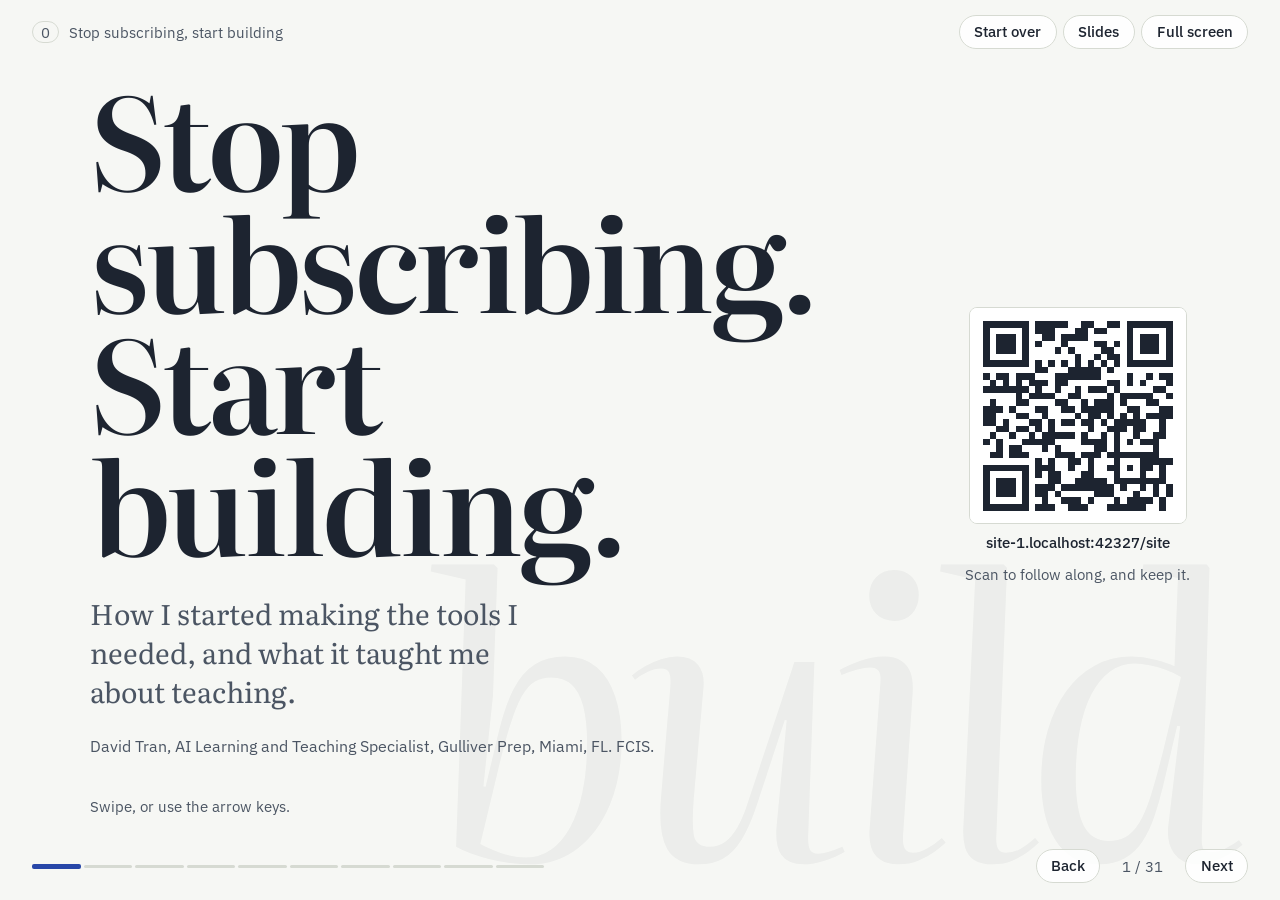
==== commit 92c15e34: "Phase 3: integrate on-demand HUD preview controller into presentation" ====
--- a/site/index.html
+++ b/site/index.html
@@ -47,6 +47,7 @@
   <script src="js/steps.js"></script>
   <script src="js/slides-b.js"></script>
   <script src="js/deck.js"></script>
+  <script src="js/hud-preview.js"></script>
   <script src="js/tally.js"></script>
   <script src="js/pull.js"></script>
   <script src="js/typing.js"></script>
--- a/site/css/layers.css
+++ b/site/css/layers.css
@@ -564,6 +564,18 @@
   .look-tabs-notes .notes { order: 99; }
 }
 
+/* Slide 9 revision (2026-11-02): one cluttered handwritten note, same reveal. */
+.look-tabs-notes .notes .note {
+  width: clamp(15rem, 24vw, 23rem);
+  min-height: 0;
+  padding: 1.05rem 1.15rem;
+  font-size: clamp(1.05rem, 1.35vw, 1.4rem);
+  line-height: 1.1;
+}
+@media (max-width: 760px) {
+  .look-tabs-notes .notes .note { width: min(100%, 23rem); }
+}
+
 /* Chapter 4: "I didn't code." The three verbs arrive larger */
 .could-do { margin-top: 1.6rem; }
 .said .could-do p { font-size: clamp(2.2rem, 4.8vw, 4.2rem); line-height: 1.05; margin: 0 0 0.25em; }
@@ -634,11 +646,502 @@
 
 /* Slide 11: code typing itself off to the right */
 .coding { display: grid; grid-template-columns: minmax(0, 1fr) minmax(0, 0.95fr); gap: clamp(1.5rem, 4vw, 4rem); align-items: center; }
-.typing { height: clamp(18rem, 58vh, 34rem); overflow: hidden; border-radius: 10px; background: var(--paper-deep); border: 1px solid var(--rule); padding: 1rem 1.2rem;
-  -webkit-mask-image: linear-gradient(to bottom, transparent 0, #000 22%); mask-image: linear-gradient(to bottom, transparent 0, #000 22%); }
-.typing pre { margin: 0; font: 0.88rem/1.55 ui-monospace, "SFMono-Regular", Menlo, Consolas, "Liberation Mono", monospace; color: var(--ink-soft); white-space: pre-wrap; word-break: break-word; }
-.typing pre::after { content: ""; display: inline-block; width: 0.55em; height: 1.1em; margin-left: 1px; vertical-align: -0.2em; background: var(--blue); animation: blink 1s steps(1) infinite; }
+.typing { position: relative; height: clamp(18rem, 58vh, 34rem); overflow: hidden; border-radius: 10px; background: #191f26; border: 1px solid #36404a; padding: 3.2rem 1.2rem 1rem; }
+.typing::before { content: "tracker.html  —  working draft"; position: absolute; inset: 0 0 auto; padding: 0.85rem 1.2rem; background: #222a33; border-bottom: 1px solid #36404a; font: 500 0.78rem/1 ui-monospace, "SFMono-Regular", Menlo, Consolas, monospace; color: #aab7c4; letter-spacing: 0.01em; }
+.typing pre { margin: 0; font: 0.88rem/1.55 ui-monospace, "SFMono-Regular", Menlo, Consolas, "Liberation Mono", monospace; color: #c5ced6; white-space: pre-wrap; word-break: break-word; }
+.typing pre::after { content: ""; display: inline-block; width: 0.55em; height: 1.1em; margin-left: 1px; vertical-align: -0.2em; background: #9cb6c9; animation: blink 1s steps(1) infinite; }
 @keyframes blink { 50% { opacity: 0; } }
 @media (prefers-reduced-motion: reduce) { .typing pre::after { animation: none; } }
 @media (max-width: 760px) { .coding { grid-template-columns: 1fr; } .typing { height: 12rem; } }
 .typing { display: flex; flex-direction: column; justify-content: flex-end; } .typing pre { flex: none; }
+
+/* Speaking-size lines with a smaller story line among them */
+.said p.small { font-size: clamp(1.15rem, 1.9vw, 1.6rem); font-weight: 400; line-height: 1.5; max-width: 40rem; }
+.slide.is-active .mark.tlate, .slide.seen .mark.tlate { background-size: 100% 0.42em; }
+@media (prefers-reduced-motion: no-preference) {
+  .slide.is-active .mark.tlate { transition-delay: var(--mt); }
+  .slide.seen .mark.tlate { transition: none; }
+}
+
+/* Building for others: the reader card arrives after the story */
+.others { align-items: center; }
+.late-card { opacity: 0; }
+.slide.is-active .late-card, .slide.seen .late-card { opacity: 1; }
+@media (prefers-reduced-motion: no-preference) {
+  .late-card { transform: translateY(0.8rem); transition: opacity 0.7s ease, transform 0.7s ease; }
+  .slide.is-active .late-card { transform: none; transition-delay: var(--t); }
+  .slide.seen .late-card { transform: none; transition: none; }
+}
+
+/* Pick the path: a moment on the line, then the three paths pan out within two seconds */
+.paths.auto-pan > div { opacity: 0; }
+.slide.is-active .paths.auto-pan > div, .slide.seen .paths.auto-pan > div { opacity: 1; }
+@media (prefers-reduced-motion: no-preference) {
+  .paths.auto-pan > div { transform: translateX(-1.5rem); transition: opacity 0.6s ease, transform 0.7s cubic-bezier(0.22, 0.7, 0.2, 1); }
+  .slide.is-active .paths.auto-pan > div { transform: none; transition-delay: calc(1s + var(--i) * 0.6s); }
+  .slide.seen .paths.auto-pan > div { transform: none; transition: none; }
+}
+
+/* ---------- Build it (chapter 6) ---------- */
+.said p.invite { font-size: clamp(2.4rem, 5.6vw, 5rem); line-height: 1.05; letter-spacing: -0.025em; margin-bottom: 0.3em; }
+
+/* The shape: prototype, store, host */
+.shape3 { list-style: none; margin: 1.6rem 0 0; padding: 0; display: grid; grid-template-columns: repeat(3, minmax(0, 1fr)); gap: 2.4rem; counter-reset: s; }
+.shape3 li { position: relative; background: var(--white); border: 1.5px solid var(--ink); border-radius: 12px; padding: 1.2rem 1.3rem; font-family: var(--sans); opacity: 0; }
+.shape3 li b { display: block; font: 600 clamp(1.5rem, 2.6vw, 2.2rem)/1.1 var(--serif); margin-bottom: 0.4rem; }
+.shape3 li span { color: var(--ink-soft); font-size: clamp(1rem, 1.3vw, 1.15rem); line-height: 1.45; }
+.shape3 li + li::before { content: "→"; position: absolute; left: -1.9rem; top: 50%; transform: translateY(-50%); color: var(--ink-soft); font-size: 1.5rem; }
+.shape-note { font-family: var(--serif); font-style: italic; color: var(--ink-soft); font-size: clamp(1.15rem, 1.8vw, 1.5rem); margin: 1.6rem 0 0; opacity: 0; }
+.slide.is-active .shape3 li, .slide.seen .shape3 li, .slide.is-active .shape-note, .slide.seen .shape-note { opacity: 1; }
+@media (prefers-reduced-motion: no-preference) {
+  .shape3 li { transform: translateY(0.6rem); transition: opacity 0.5s ease, transform 0.5s ease; }
+  .slide.is-active .shape3 li { transform: none; transition-delay: calc(0.6s + var(--i) * 0.5s); }
+  .shape-note { transition: opacity 0.8s ease; }
+  .slide.is-active .shape-note { transition-delay: 2.6s; }
+  .slide.seen .shape3 li { transform: none; transition: none; }
+}
+
+/* Three ways: a grid of prototype, store, host */
+.ways { margin-top: 1.4rem; font-family: var(--sans); border: 1px solid var(--rule); border-radius: 12px; overflow: hidden; background: var(--white); }
+.ways-head, .ways-row { display: grid; grid-template-columns: 1.5fr 1fr 1.1fr 1fr 0.9fr; gap: 1rem; align-items: center; padding: 0.85rem 1.2rem; }
+.ways-head { background: var(--paper-deep); font-weight: 600; font-size: 0.85rem; letter-spacing: 0.1em; text-transform: uppercase; color: var(--ink-soft); }
+.ways-row { border-top: 1px solid var(--rule); font-size: clamp(1rem, 1.3vw, 1.15rem); opacity: 0; }
+.ways-row b { display: block; font: 600 clamp(1.1rem, 1.6vw, 1.4rem)/1.2 var(--serif); }
+.ways-row small { color: var(--ink-soft); font-size: 0.85rem; line-height: 1.35; display: block; margin-top: 0.15rem; }
+.ways-row a { font-weight: 600; }
+.ways-note { font-family: var(--sans); color: var(--ink-soft); margin: 1.1rem 0 0; font-size: clamp(0.95rem, 1.2vw, 1.1rem); opacity: 0; }
+.slide.is-active .ways-row, .slide.seen .ways-row, .slide.is-active .ways-note, .slide.seen .ways-note { opacity: 1; }
+@media (prefers-reduced-motion: no-preference) {
+  .ways-row { transform: translateX(-1.2rem); transition: opacity 0.6s ease, transform 0.7s cubic-bezier(0.22, 0.7, 0.2, 1); }
+  .slide.is-active .ways-row { transform: none; transition-delay: calc(1s + var(--i) * 0.6s); }
+  .ways-note { transition: opacity 0.8s ease; }
+  .slide.is-active .ways-note { transition-delay: 3s; }
+  .slide.seen .ways-row { transform: none; transition: none; }
+}
+
+/* A sheet becomes a dashboard */
+.sheet-to-dash { display: grid; grid-template-columns: minmax(0, 0.9fr) auto minmax(0, 1fr); gap: 1.4rem; align-items: center; margin-top: 1.4rem; }
+.mini-sheet { background: var(--white); border: 1px solid var(--rule); border-radius: 10px; overflow: hidden; font-family: var(--sans); box-shadow: 0 8px 24px rgba(29,36,48,0.07); }
+.mini-sheet-bar { background: #e8f0e4; color: #2f6b45; font-weight: 600; font-size: 0.85rem; padding: 0.5rem 0.8rem; border-bottom: 1px solid var(--rule); }
+.mini-sheet table { width: 100%; border-collapse: collapse; font-size: clamp(0.85rem, 1.1vw, 1rem); }
+.mini-sheet th, .mini-sheet td { border: 1px solid var(--rule); padding: 0.4rem 0.6rem; text-align: left; }
+.mini-sheet th { background: var(--paper); font-weight: 600; }
+.mini-sheet tr[style] { opacity: 0; }
+.slide.is-active .mini-sheet tr[style], .slide.seen .mini-sheet tr[style] { opacity: 1; }
+.to-arrow { font-size: 2.4rem; color: var(--ink-soft); opacity: 0; }
+.slide.is-active .to-arrow, .slide.seen .to-arrow { opacity: 1; }
+@media (prefers-reduced-motion: no-preference) {
+  .mini-sheet tr[style] { transition: opacity 0.4s ease; }
+  .slide.is-active .mini-sheet tr[style] { transition-delay: calc(var(--i) * 0.25s + 0.3s); }
+  .to-arrow { transition: opacity 0.5s ease; }
+  .slide.is-active .to-arrow { transition-delay: 2.1s; }
+}
+
+/* Before you build: for you, and for your school */
+.care { display: grid; grid-template-columns: minmax(0, 1.2fr) minmax(0, 1fr); gap: clamp(1.5rem, 4vw, 3.5rem); margin-top: 1.4rem; }
+.care h3 { font-family: var(--sans); font-size: 0.85rem; letter-spacing: 0.12em; text-transform: uppercase; color: var(--ink-soft); margin: 0 0 0.6rem; }
+.care-lede { margin: 0 0 0.8rem; }
+.questions { padding-left: 1.3rem; margin: 0; }
+.questions li { font-family: var(--serif); font-weight: 600; font-size: clamp(1.15rem, 1.7vw, 1.45rem); margin-bottom: 0.5rem; }
+
+@media (max-width: 760px) {
+  .shape3 { grid-template-columns: 1fr; gap: 1.6rem; }
+  .shape3 li + li::before { content: "↓"; left: 1.2rem; top: -1.5rem; transform: none; }
+  .ways-head { display: none; }
+  .ways-row { grid-template-columns: 1fr 1fr 1fr; gap: 0.3rem 0.8rem; }
+  .ways-row > span:first-child, .ways-row > span:last-child { grid-column: 1 / -1; }
+  .sheet-to-dash { grid-template-columns: 1fr; }
+  .to-arrow { transform: rotate(90deg); justify-self: center; }
+  .care { grid-template-columns: 1fr; }
+}
+
+/* Slide 17: four questions for teachers before building. */
+.build-questions ol { list-style: none; margin: 0.7rem 0 0; padding: 0; }
+.build-questions li { font: 500 clamp(1.3rem, 2.55vw, 2.35rem)/1.32 var(--serif); margin: 0 0 0.55em; opacity: 0; }
+.slide.is-active .build-questions li, .slide.seen .build-questions li { opacity: 1; }
+@media (prefers-reduced-motion: no-preference) {
+  .build-questions li { transition: opacity 0.65s ease; }
+  .slide.is-active .build-questions li { transition-delay: var(--t); }
+  .slide.seen .build-questions li { transition: none; }
+}
+
+/* ---------- Slides 15–17, rebuilt 2026-11-02 ---------- */
+
+/* 15 · The line reads itself aloud, word by word, then makes room for the reader */
+.readalong { display: flex; flex-direction: column; }
+.ra-line { font: 600 clamp(2.2rem, 4.8vw, 4.4rem)/1.12 var(--serif); letter-spacing: -0.02em; max-width: 20ch; margin: 0; }
+.ra-w { border-radius: 0.12em; padding: 0 0.04em; }
+.ra-last { background-image: linear-gradient(var(--highlight), var(--highlight)); background-repeat: no-repeat; background-position: 0 88%; background-size: 0% 0.42em; }
+.slide.is-active .ra-last, .slide.seen .ra-last { background-size: 100% 0.42em; }
+.ra-after { margin-top: 2rem; align-items: start; opacity: 0; }
+.ra-small { font-family: var(--serif); font-size: clamp(1.15rem, 1.9vw, 1.6rem); line-height: 1.5; margin: 0 0 0.8em; max-width: 30ch; }
+.slide.is-active .ra-after, .slide.seen .ra-after { opacity: 1; }
+@keyframes word-read { 0% { background: transparent; } 25%, 70% { background: var(--highlight); } 100% { background: transparent; } }
+@media (prefers-reduced-motion: no-preference) {
+  .ra-line { transform: translateY(18vh); transition: transform 0.9s cubic-bezier(0.22, 0.7, 0.2, 1); }
+  .slide.is-active .ra-line { transform: none; transition-delay: 3.7s; }
+  .slide.seen .ra-line { transform: none; transition: none; }
+  .slide.is-active .ra-w:not(.ra-last) { animation: word-read 0.55s ease both; animation-delay: calc(0.5s + var(--w) * 0.33s); }
+  .slide.is-active .ra-last { transition: background-size 0.5s ease; transition-delay: 3.15s; }
+  .ra-after { transition: opacity 0.8s ease; }
+  .slide.is-active .ra-after { transition-delay: 4.5s; }
+  .ra-card { opacity: 0; transform: translateY(0.8rem); transition: opacity 0.7s ease, transform 0.7s ease; }
+  .slide.is-active .ra-card { opacity: 1; transform: none; transition-delay: 5.6s; }
+  .slide.seen .ra-card, .slide.seen .ra-after { transition: none; opacity: 1; transform: none; }
+}
+
+/* 16 · Work accumulates, scrolls, then holds instead of disappearing. */
+.pileup { display: grid; grid-template-columns: minmax(0, 1.1fr) minmax(0, 0.9fr); gap: clamp(1.5rem, 4vw, 4rem); align-items: center; }
+.notifs-window { --window-height: clamp(18rem, 56vh, 30rem); position: relative; height: var(--window-height); overflow: hidden; border-radius: 12px; }
+.notifs { list-style: none; margin: 0; padding: 0.15rem 0.2rem 0.6rem; display: grid; gap: 0.4rem; }
+.notifs li { font-family: var(--sans); background: rgba(255,255,255,0.94); border: 1px solid var(--rule); border-radius: 10px; padding: 0.45rem 0.75rem; box-shadow: 0 5px 15px rgba(29,36,48,0.07); opacity: 0; }
+.notifs small { display: block; color: var(--ink-soft); font-size: 0.72rem; margin-bottom: 0.08rem; }
+.notifs b { font-weight: 600; font-size: clamp(0.9rem, 1.15vw, 1.05rem); }
+@keyframes notif-appear { from { opacity: 0; transform: translateY(0.7rem); } to { opacity: 1; transform: none; } }
+@keyframes notif-scroll { 0%, 33% { transform: translateY(0); } 100% { transform: translateY(min(0px, calc(var(--window-height) - 100%))); } }
+@media (prefers-reduced-motion: no-preference) {
+  .slide.is-active .notifs li { animation: notif-appear 0.4s ease both; animation-delay: calc(0.8s + var(--i) * 0.56s); }
+  .slide.is-active .notifs { animation: notif-scroll 11s ease-in-out both; }
+}
+.slide.seen .notifs li { opacity: 1; animation: none; }
+.slide.seen .notifs { transform: translateY(min(0px, calc(var(--window-height) - 100%))); animation: none; }
+@media (prefers-reduced-motion: reduce) {
+  .notifs li { opacity: 1; }
+  .notifs { transform: translateY(min(0px, calc(var(--window-height) - 100%))); }
+}
+@media (max-width: 760px) { .pileup { grid-template-columns: 1fr; } .notifs-window { --window-height: 15rem; } }
+
+/* 17 · Familiar thoughts drift in, fade back, and one comes forward */
+.thoughts { position: relative; min-height: clamp(22rem, 62vh, 36rem); }
+.drift { position: absolute; inset: 0; }
+.drift p { position: absolute; margin: 0; max-width: 22ch; font: italic 400 clamp(1.15rem, 2vw, 1.75rem)/1.3 var(--serif); color: var(--ink-soft); opacity: 0; }
+.forward { position: absolute; inset: 0; display: flex; flex-direction: column; justify-content: center; align-items: center; text-align: center; pointer-events: none; }
+.forward a { pointer-events: auto; }
+.fw-1 { font: 600 clamp(2.2rem, 4.8vw, 4.4rem)/1.1 var(--serif); letter-spacing: -0.02em; max-width: 18ch; margin: 0; opacity: 0; }
+.fw-2 { font: 600 clamp(1.5rem, 2.8vw, 2.5rem)/1.2 var(--serif); margin: 1.2rem 0 0; opacity: 0; }
+.fw-3 { font-family: var(--sans); color: var(--ink-soft); font-size: clamp(0.95rem, 1.2vw, 1.1rem); margin: 1.6rem 0 0; opacity: 0; }
+.slide.is-active .drift p, .slide.seen .drift p { opacity: 0.07; }
+.slide.is-active .forward p, .slide.seen .forward p { opacity: 1; }
+@keyframes thought { 0% { opacity: 0; transform: translateY(0.6rem); } 15%, 70% { opacity: 1; transform: none; } 100% { opacity: 0.07; } }
+@media (prefers-reduced-motion: no-preference) {
+  .slide.is-active .drift p { animation: thought 5.4s ease both; animation-delay: calc(0.3s + var(--i) * 0.55s); }
+  .slide.is-active .drift p:nth-child(2) { animation-duration: 4.85s; }
+  .slide.is-active .drift p:nth-child(3) { animation-duration: 4.3s; }
+  .slide.is-active .drift p:nth-child(4) { animation-duration: 3.75s; }
+  .slide.is-active .drift p:nth-child(5) { animation-duration: 3.2s; }
+  .slide.is-active .drift p:nth-child(6) { animation-duration: 2.65s; }
+  .forward p { transition: opacity 0.9s ease; }
+  .slide.is-active .fw-1 { transition-delay: 5.9s; }
+  .slide.is-active .fw-2 { transition-delay: 6.9s; }
+  .slide.is-active .fw-3 { transition-delay: 8.4s; }
+  .slide.seen .forward p { transition: none; }
+}
+
+@media (max-width: 760px) {
+  .ra-line { transform: none !important; }
+  .pileup { grid-template-columns: 1fr; }
+  .notifs { order: -1; }
+  .thoughts { min-height: 34rem; }
+  .drift p { max-width: 15ch; font-size: 1.05rem; }
+  .drift p:nth-child(5) { left: 4% !important; top: 80% !important; }
+  .drift p:nth-child(6) { left: 54% !important; top: 64% !important; }
+}
+
+/* Slide 15 refinements: a quieter headline and consistent alignment of copy and reader card. */
+.readalong .ra-last { background-image: none; }
+.ra-after.two { display: grid; grid-template-columns: minmax(0, 0.88fr) minmax(0, 1.12fr); align-items: start; gap: clamp(1.5rem, 3vw, 3rem); }
+.ra-after.two > div { min-width: 0; }
+.ra-after .ra-card { align-self: start; margin: 0; }
+@media (max-width: 760px) { .ra-after.two { grid-template-columns: minmax(0, 1fr); } }
+
+
+/* Slide 15: stable two-column story and reader card. */
+.reader-split { display:grid; grid-template-columns:minmax(0,1fr) minmax(0,1fr); gap:clamp(2rem,5vw,5rem); align-items:center; width:100%; }
+.reader-copy,.reader-demo { min-width:0; }
+.reader-demo { align-self:center; }
+.reader-copy .reader-head { font:600 clamp(2rem,3.6vw,3.65rem)/1.17 var(--serif); letter-spacing:-.02em; margin:0 0 1.15rem; }
+.reader-copy p:not(.reader-head) { font:400 clamp(1.14rem,1.55vw,1.5rem)/1.5 var(--serif); margin:0 0 .95rem; }
+.reader-copy .mark { background-size:100% .38em; }
+
+/* Slide 17: persistent handwritten whiteboard questions, bottom thought last. */
+.whiteboard { position:relative; min-height:clamp(24rem,65vh,39rem); width:100%; }
+.whiteboard-notes { position:absolute; inset:0 0 6.3rem; }
+.whiteboard-notes p { position:absolute; left:var(--x); top:var(--y); width:42%; margin:0; font:600 clamp(1.6rem,3.05vw,3.05rem)/1.15 "Caveat",cursive; color:var(--ink); transform:rotate(var(--angle)); opacity:1; }
+.whiteboard-notes p:nth-child(2),.whiteboard-notes p:nth-child(5) { color:var(--blue); }
+.whiteboard-notes p:nth-child(3) { text-decoration:underline; text-underline-offset:.12em; }
+.whiteboard-bottom { position:absolute; bottom:0; left:0; right:0; margin:0; text-align:center; font:600 clamp(1.65rem,3vw,2.8rem)/1.25 var(--serif); opacity:0; }
+.slide.is-active .whiteboard-bottom,.slide.seen .whiteboard-bottom { opacity:1; }
+@keyframes board-write { from { opacity:0; transform:translateY(.4rem) rotate(var(--angle)); } to { opacity:1; transform:rotate(var(--angle)); } }
+@media (prefers-reduced-motion:no-preference) {
+ .whiteboard-notes p { opacity:0; }
+ .slide.is-active .whiteboard-notes p { animation:board-write .45s ease forwards; animation-delay:calc(.2s + var(--i)*.75s); }
+ .slide.seen .whiteboard-notes p { opacity:1; }
+ .whiteboard-bottom { transition:opacity .7s ease; }
+ .slide.is-active .whiteboard-bottom { transition-delay:5.1s; }
+ .slide.seen .whiteboard-bottom { transition:none; }
+}
+@media (max-width:760px) {
+ .reader-split { grid-template-columns:1fr; gap:1.1rem; }
+ .reader-copy .reader-head { font-size:clamp(1.7rem,6vw,2.6rem); }
+ .whiteboard { min-height:31rem; }
+ .whiteboard-notes { inset:0 0 5rem; }
+ .whiteboard-notes p { width:48%; font-size:clamp(1.3rem,5vw,2rem); }
+ .whiteboard-bottom { font-size:clamp(1.35rem,5vw,1.9rem); }
+}
+
+/* Slide 15: reader starts visible; the narrative follows in three beats. */
+@keyframes reader-enter { from { opacity:0; transform:translateX(-2rem); } to { opacity:1; transform:none; } }
+@media (prefers-reduced-motion:no-preference) {
+ .reader-copy p { opacity:0; }
+ .slide.is-active .reader-copy .reader-head { animation:reader-enter .7s ease-out 1.5s both; }
+ .slide.is-active .reader-copy p:not(.reader-head) { animation:reader-enter .7s ease-out 4s both; }
+ .reader-copy .mark { background-size:0% .38em; }
+ .slide.is-active .reader-copy .mark { animation:reader-highlight .5s ease-out 2.7s both; }
+ .slide.seen .reader-copy .mark { background-size:100% .38em; }
+ .slide.seen .reader-copy p { opacity:1; transform:none; }
+}
+
+/* Slide 17: eight restrained handwritten cards in a two-by-four grid. */
+.whiteboard .question-cards { position:absolute; inset:0 0 5.8rem; display:grid; grid-template-columns:repeat(2,minmax(0,1fr)); grid-template-rows:repeat(4,minmax(0,1fr)); gap:clamp(.55rem,1.3vh,.9rem) clamp(.9rem,2vw,1.6rem); }
+.question-card { display:flex; align-items:center; justify-content:center; text-align:center; padding:.45rem 1.1rem; border:1px solid var(--rule); border-radius:9px; background:var(--paper); box-shadow:0 4px 11px rgba(29,36,48,.075); font:600 clamp(1.4rem,2.3vw,2.25rem)/1.05 "Caveat",cursive; color:var(--ink); min-width:0; }
+.question-card:nth-child(3n+2) { background:#f7f1dc; }
+.question-card:nth-child(4n+3) { background:#f2f0e7; }
+@keyframes question-fan { from { opacity:0; transform:translateX(-.75rem) translateY(-.55rem) rotate(-5deg); } to { opacity:1; transform:none; } }
+@media (prefers-reduced-motion:no-preference) {
+ .question-card { opacity:0; }
+ .slide.is-active .question-card { animation:question-fan .5s ease-out both; animation-delay:calc(.25s + var(--i)*.65s); }
+ .slide.seen .question-card { opacity:1; transform:none; }
+ .slide.is-active .whiteboard-bottom { transition-delay:5.9s; }
+}
+@media (max-width:760px) {
+ .whiteboard .question-cards { inset:0 0 5rem; gap:.45rem .55rem; }
+ .question-card { font-size:clamp(1.15rem,4.5vw,1.65rem); padding:.3rem .45rem; }
+}
+
+@keyframes reader-highlight { to { background-size:100% .38em; } }
+
+/* Slides 21–28 polish (Nov 3): readable notes, one-screen prompts, speaking-size Swap, four-column links.
+   .slide-note replaces the old .note on the Your turn slides, which borrowed the handwritten sticky-note style. */
+.practical .slide-note { font-family: var(--sans); font-size: clamp(1.05rem, 1.45vw, 1.3rem); line-height: 1.5; color: var(--ink); margin: 0.9rem 0 0; max-width: 46rem; }
+.practical.wide .slide-note { max-width: none; color: var(--ink-soft); }
+.care-slide .checklist { font-size: clamp(1.05rem, 1.35vw, 1.3rem); }
+.care-slide .checklist li { padding: 0.6rem 0; }
+.care-slide .care-lede { font-size: clamp(1.05rem, 1.35vw, 1.3rem); }
+.prompt-menu { grid-template-columns: repeat(2, minmax(0, 1fr)); }
+.prompt-menu .prompt-box pre { font-size: clamp(0.85rem, 1.05vw, 1rem); }
+.practical.swap { max-width: 64rem; }
+.practical.swap ol.big-steps { font-family: var(--serif); font-size: clamp(1.5rem, 2.5vw, 2.3rem); line-height: 1.3; margin-top: 1.6rem; }
+.practical.swap .big-steps li { margin-bottom: 1.1rem; }
+.place-grid { display: grid; grid-template-columns: repeat(4, minmax(0, 1fr)); gap: 0 clamp(1.2rem, 2.5vw, 2.5rem); margin-top: 1.2rem; }
+.place-grid section { border: 0; margin: 0; padding: 0; }
+.place-grid h3 { font-family: var(--sans); font-size: 0.85rem; letter-spacing: 0.12em; text-transform: uppercase; color: var(--ink-soft); margin: 0 0 0.4rem; }
+.place-grid .linklist { grid-template-columns: 1fr; margin: 0 0 1.1rem; gap: 0; }
+.place-grid .linklist a { padding: 0.45rem 0; }
+.place-grid p { margin: 0 0 0.7rem; }
+@media (max-width: 1000px) {
+  .place-grid { grid-template-columns: repeat(2, minmax(0, 1fr)); }
+  .prompt-menu { grid-template-columns: 1fr; }
+}
+/* Slide 24: Copy button in the corner so four prompts and the footnote fit one screen */
+.prompt-menu { gap: 0.9rem 1.5rem; margin-bottom: 0.4rem; }
+.prompt-menu .prompt-box { margin: 0.4rem 0 0; }
+.prompt-menu .prompt-box pre { padding: 0.8rem 6.6rem 0.8rem 1rem; }
+.prompt-menu .prompt-box .copy { top: 0.55rem; bottom: auto; }
+.prompt-menu h3 { margin-bottom: 0; }
+.prompt-menu .prompt-box pre { font-size: 0.85rem; line-height: 1.4; padding: 0.7rem 6.2rem 0.7rem 0.9rem; }
+.practical.wide .sub { margin-bottom: 0.8rem; }
+.prompt-menu .prompt-box pre { padding-right: 8rem; }
+
+
+/* FCIS final-section first pass, 2026-11-03: quiet practical build slides. */
+.build-simple { max-width: 1050px; margin: auto; width: 100%; display:flex; flex-direction:column; justify-content:center; min-height:65vh; gap:clamp(1rem,2.8vh,2rem); }
+.build-simple .said-line { margin:0; }
+.build-paths { display:grid; grid-template-columns:repeat(3,minmax(0,1fr)); gap:1rem; }
+.build-paths-two { grid-template-columns:repeat(2,minmax(0,1fr)); }
+.build-paths section { border-top:2px solid currentColor; padding:1.2rem .2rem; display:flex; flex-direction:column; gap:.65rem; min-width:0; }
+.build-paths section b { font:600 clamp(.9rem,1.5vw,1.1rem)/1.4 var(--sans); color:var(--ink); }
+.build-paths section span { font:400 clamp(1.18rem,2.05vw,1.7rem)/1.25 var(--serif); overflow-wrap:anywhere; }
+.build-paths section small { font:400 clamp(.86rem,1.3vw,1rem)/1.5 var(--sans); opacity:.77; }
+.build-quiet { font:400 clamp(1rem,1.9vw,1.3rem)/1.5 var(--sans); margin:0; max-width:45rem; }
+.build-problem { font:400 clamp(1.5rem,3.4vw,2.9rem)/1.35 var(--serif); max-width:52rem; margin:0; }
+.build-prompt { font:400 clamp(1rem,1.9vw,1.42rem)/1.65 var(--sans); padding:1.25rem 1.5rem; background:#f3f1ed; border-left:3px solid #344c61; max-width:57rem; white-space:pre-wrap; overflow-wrap:anywhere; }
+.build-actions { font:500 clamp(.9rem,1.4vw,1.1rem)/1.5 var(--sans); margin:0; }
+.build-actions a, .build-footnote a { color:#245c94; text-underline-offset:4px; }
+.build-footnote { font:400 1rem/1.5 var(--sans); margin:1rem 0 0; }
+@media(max-width:700px) {
+  .build-simple { min-height:0; gap:1.2rem; justify-content:flex-start; padding:1.5rem .2rem 2rem; }
+  .build-paths, .build-paths-two {grid-template-columns:1fr;gap:.25rem;}
+  .build-paths section {padding:.8rem 0;gap:.3rem;}
+  .build-prompt {padding:1rem;font-size:1rem;}
+}
+@media(prefers-reduced-motion:reduce) { .build-simple * {animation:none!important;transition:none!important;} }
+
+
+/* FCIS26 NOV 3 — Slides 18–24 use motion as explanation, not repeated cards.
+   These rules are scoped to their own scenes and leave slides 1–17 unchanged. */
+.architecture-scene,.path-scene,.gemini-scene,.hud-scene,.publish-scene {
+  width:min(1120px,100%);margin:0 auto;min-height:64vh;
+  display:flex;flex-direction:column;justify-content:center;gap:clamp(1rem,2.8vh,2rem);
+}
+.arch-eyebrow{font-family:var(--sans);font-size:clamp(.8rem,1.1vw,1rem);font-weight:600;letter-spacing:.17em;text-transform:uppercase;color:var(--ink-soft);margin:0}
+.arch-heading,.path-heading,.scene-heading {font-family:var(--serif);font-weight:400;font-size:clamp(2.5rem,4.25vw,4.4rem);line-height:1.1;letter-spacing:-.035em;margin:0;max-width:20ch;}
+.architecture-lane{display:flex;align-items:center;justify-content:space-between;width:100%;margin:clamp(.5rem,2vh,1.5rem) 0;}
+.arch-part{display:flex;flex:1;flex-direction:column;justify-content:center;gap:.8rem;min-height:160px;max-width:290px;padding:1.4rem 1.2rem;border:1px solid var(--ink-soft);border-radius:2px;background:rgba(255,255,255,.3);}
+.arch-part b{font:400 clamp(1.7rem,2.5vw,2.55rem)/1.2 var(--serif);}
+.arch-part span{font:400 clamp(.95rem,1.4vw,1.16rem)/1.4 var(--sans);color:var(--ink-soft);}
+.arch-link{display:block;width:clamp(25px,5vw,105px);height:2px;flex:0 1 105px;background:var(--ink-soft);position:relative;margin:0 .65rem;transform-origin:left;}
+.arch-link:after{content:"";position:absolute;right:0;top:-4px;border-left:7px solid var(--ink-soft);border-top:5px solid transparent;border-bottom:5px solid transparent;}
+.arch-after{font:400 clamp(1.1rem,1.7vw,1.43rem)/1.5 var(--sans);color:var(--ink-soft);margin:0;}
+.path-map{display:flex;flex-direction:column;gap:clamp(.6rem,1.8vh,1.1rem);padding-top:clamp(.5rem,2vh,1rem);}
+.path-lane{display:grid;grid-template-columns:200px 1fr 245px;align-items:center;gap:1.25rem;border-top:1px solid var(--ink-soft);padding:clamp(.8rem,1.7vh,1.2rem) 0;}
+.path-lane b{font:400 clamp(1.4rem,2vw,1.85rem)/1.2 var(--serif);}
+.path-steps{display:flex;align-items:center;gap:.65rem;flex-wrap:wrap;font:500 clamp(.92rem,1.2vw,1.1rem)/1.4 var(--sans);}
+.path-steps span{padding:.42rem .7rem;border:1px solid currentColor;border-radius:2px;}
+.path-steps i{font-style:normal;color:var(--ink-soft);font-size:1.4rem;}
+.path-lane small{font:400 clamp(.8rem,1.07vw,.97rem)/1.35 var(--sans);color:var(--ink-soft);}
+.path-focus{align-self:flex-end;display:flex;gap:.75rem;align-items:baseline;font:400 clamp(1rem,1.45vw,1.25rem)/1.4 var(--sans);}
+.path-focus strong{font:400 clamp(1.5rem,2.3vw,2.1rem)/1.25 var(--serif);}
+@media (prefers-reduced-motion:no-preference) {
+ .slide.is-active .architecture-scene .arch-eyebrow{animation:arch-in .55s both .12s}
+ .slide.is-active .architecture-scene .arch-heading{animation:arch-in .6s both .4s}
+ .slide.is-active .arch-part{animation:arch-rise .7s cubic-bezier(.17,.67,.2,1.01) both}
+ .slide.is-active .arch-part:nth-of-type(1){animation-delay:.95s}
+ .slide.is-active .arch-part:nth-of-type(2){animation-delay:2s}
+ .slide.is-active .arch-part:nth-of-type(3){animation-delay:3.1s}
+ .slide.is-active .arch-link{animation:arch-grow .55s ease-out both}
+ .slide.is-active .arch-link:nth-of-type(1){animation-delay:1.75s}
+ .slide.is-active .arch-link:nth-of-type(2){animation-delay:2.85s}
+ .slide.is-active .arch-after{animation:arch-in .55s both 4s}
+ .slide.is-active .path-lane{animation:path-enter .75s cubic-bezier(.18,.8,.24,1) both}
+ .slide.is-active .path-lane--gemini{animation-delay:.65s}
+ .slide.is-active .path-lane--sites{animation-delay:1.5s}
+ .slide.is-active .path-lane--code{animation-delay:2.35s}
+ .slide.is-active .path-focus{animation:arch-in .55s both 3.5s}
+}
+@keyframes arch-in{from{opacity:0;transform:translateY(16px)}to{opacity:1;transform:none}}
+@keyframes arch-rise{from{opacity:0;transform:translateY(50px) scale(.94)}to{opacity:1;transform:none}}
+@keyframes arch-grow{from{opacity:0;transform:scaleX(0)}to{opacity:1;transform:scaleX(1)}}
+@keyframes path-enter{from{opacity:0;transform:translateX(-90px)}to{opacity:1;transform:none}}
+@media(max-width:960px){
+ .path-lane{grid-template-columns:130px 1fr;gap:.6rem;}
+ .path-lane small{grid-column:2;}
+ .path-steps{gap:.4rem}
+ .arch-part{min-height:125px;padding:.8rem;}
+}
+@media(max-width:700px){
+ .architecture-scene,.path-scene,.gemini-scene,.hud-scene,.publish-scene{min-height:0;gap:1rem;padding:1rem 0 2.5rem;}
+ .architecture-lane{align-items:stretch;}
+ .arch-part{padding:.6rem;min-height:105px;}
+ .arch-part b{font-size:1.12rem;}
+ .arch-part span{font-size:.8rem;}
+ .arch-link{min-width:10px;margin:0 .2rem;}
+ .path-lane{grid-template-columns:1fr;padding:.55rem 0;gap:.5rem;}
+ .path-lane small{grid-column:1;}
+ .path-focus{align-self:flex-start;flex-wrap:wrap;}
+}
+@media(prefers-reduced-motion:reduce){
+ .architecture-scene *, .path-scene *, .gemini-scene *, .hud-scene *, .publish-scene *{animation:none!important;transition:none!important;}
+}
+
+
+/* Phase 2: conversational prompting — not another list animation. */
+.scene-heading{max-width:22ch;}
+.gemini-chat{margin-top:1rem;max-width:890px;align-self:flex-start;border-left:3px solid var(--ink);padding:1.1rem 2rem;background:rgba(255,255,255,.42);}
+.gemini-speaker{font:600 clamp(.78rem,1vw,.98rem)/1.35 var(--sans);letter-spacing:.13em;text-transform:uppercase;color:var(--ink-soft);}
+.gemini-user-words{font:400 clamp(1.65rem,2.8vw,2.6rem)/1.35 var(--serif);margin:.7rem 0;max-width:30ch;}
+.scene-quiet{font:400 clamp(1.08rem,1.65vw,1.45rem)/1.5 var(--sans);color:var(--ink-soft);max-width:43rem;margin:0;}
+.gemini-direct{max-width:890px;padding:1rem 1.6rem;border-left:3px solid var(--ink);background:rgba(255,255,255,.4);}
+.gemini-direct p{font:400 clamp(1.15rem,2vw,1.7rem)/1.4 var(--serif);margin:.7rem 0 0;}
+.gemini-draft{display:flex;flex-direction:column;gap:.75rem;margin-left:clamp(2rem,8vw,11rem);max-width:760px;}
+.draft-lines{display:grid;grid-template-columns:repeat(2,minmax(0,1fr));gap:.6rem 1rem;}
+.draft-lines span{font:400 clamp(.96rem,1.4vw,1.18rem)/1.35 var(--sans);background:#f0eee9;border-left:3px solid #899fb0;padding:.8rem 1rem;}
+.canvas-workflow{display:grid;grid-template-columns:minmax(0,1fr) 40px minmax(0,1fr);align-items:center;gap:1.3rem;}
+.canvas-chat{padding:1.6rem 1.8rem;background:#f0eee9;border-left:3px solid #30495b;}
+.canvas-chat p{font:400 clamp(1.35rem,2.35vw,2.2rem)/1.3 var(--serif);margin:.6rem 0;}
+.canvas-arrow{text-align:center;font:400 2.5rem var(--sans);color:var(--ink-soft);}
+.canvas-result{border:1px solid #93a3af;padding:0;background:#f7f7f5;min-height:280px;}
+.canvas-topline{display:flex;justify-content:space-between;padding:.7rem 1rem;background:#e4e7e8;font:600 .9rem var(--sans);}
+.canvas-topline span{font-weight:400;color:var(--ink-soft);}
+.canvas-wireframe{height:190px;padding:1.2rem;display:flex;align-items:center;justify-content:space-around;gap:1rem;overflow:hidden;}
+.canvas-wireframe>span{display:block;width:60px;height:95px;border:1px solid #7992a4;box-shadow:0 0 0 10px #ecf2f5 inset;}
+.canvas-ring{width:140px;height:140px;border:1px solid #4e91a0;box-shadow:0 0 0 9px rgba(94,148,161,.13),0 0 0 24px rgba(94,148,161,.07);border-radius:50%;position:relative;}
+.canvas-ring:after{content:"";position:absolute;inset:15px;border:2px dashed rgba(73,133,147,.5);border-radius:50%;transform:rotate(-20deg);}
+.canvas-result small{padding:0 1rem 1rem;display:block;font:400 .86rem var(--sans);color:var(--ink-soft);}
+
+/* Phase 3: HUD is the actual uploaded interactive document. */
+.hud-scene{display:grid;grid-template-columns:minmax(300px,.67fr) minmax(540px,1.33fr);align-items:center;gap:clamp(1.5rem,3vw,4rem);width:min(1250px,100%);}
+.hud-story{display:flex;flex-direction:column;gap:1.5rem;}
+.hud-story .scene-heading{font-size:clamp(2.6rem,3.7vw,4.1rem);}
+.hud-story>small{font:400 .86rem/1.45 var(--sans);color:var(--ink-soft);}
+.hud-actions{display:flex;flex-direction:column;align-items:flex-start;gap:.75rem;font:500 clamp(.95rem,1.2vw,1.1rem)/1.4 var(--sans);}
+.hud-actions a{color:#245c94;text-underline-offset:4px;}
+.hud-frame-shell{height:475px;overflow:hidden;background:#050914;position:relative;box-shadow:0 15px 48px rgba(15,29,40,.24);border:1px solid #334756;}
+.hud-frame-header{display:flex;align-items:center;justify-content:space-between;padding:.7rem 1rem;color:#78cbd2;font:600 .73rem/1.2 var(--sans);letter-spacing:.13em;background:#0a1423;border-bottom:1px solid #264353;}
+.hud-preview{display:block;border:0;width:1500px;height:1000px;transform:scale(.43);transform-origin:top left;}
+
+/* Phase 4: the site appears through an interface-like publishing transition. */
+.publish-flow{display:flex;align-items:stretch;justify-content:space-between;max-width:1080px;margin-top:.5rem;}
+.publish-node{flex:1;display:flex;flex-direction:column;gap:.5rem;padding:1.1rem;background:rgba(255,255,255,.35);border-top:2px solid #42586d;max-width:305px;min-height:125px;}
+.publish-icon{font:600 .78rem var(--sans);letter-spacing:.13em;color:var(--ink-soft);}
+.publish-node b{font:400 clamp(1.35rem,1.9vw,1.75rem)/1.25 var(--serif);}
+.publish-node small{font:400 clamp(.9rem,1.1vw,1rem)/1.35 var(--sans);color:var(--ink-soft);}
+.publish-connector{display:block;align-self:center;width:clamp(20px,4vw,75px);height:2px;background:#617889;position:relative;transform-origin:left;flex:0 1 75px;}
+.publish-connector:after{content:"";position:absolute;right:0;top:-4px;border-left:7px solid #617889;border-top:5px solid transparent;border-bottom:5px solid transparent;}
+.publish-browser{width:76%;margin:0 auto;background:#f9faf9;border:1px solid #7b909f;box-shadow:0 12px 45px rgba(31,54,71,.11);}
+.publish-browser-bar{display:flex;align-items:center;gap:.3rem;padding:.5rem .8rem;background:#e4e8ea;}
+.publish-browser-bar span{width:7px;height:7px;background:#8fa1ad;border-radius:50%;}
+.publish-browser-bar strong{font:600 .72rem var(--sans);letter-spacing:.12em;margin:auto;color:#506575;}
+.publish-browser-inside{display:flex;justify-content:center;align-items:center;gap:2.8rem;padding:.8rem 1rem;min-height:100px;}
+.publish-mini-ring{height:65px;width:65px;border-radius:50%;border:4px double #437d99;box-shadow:0 0 0 12px rgba(81,143,174,.1);}
+.publish-browser-inside>div:last-child{display:flex;flex-direction:column;gap:.4rem;}
+.publish-browser-inside strong{font:400 clamp(1.35rem,2vw,1.75rem) var(--serif);}
+.publish-browser-inside small{font:400 1rem var(--sans);color:var(--ink-soft);}
+.publish-note{max-width:55rem;}
+
+@media(prefers-reduced-motion:no-preference){
+ .slide.is-active .gemini-scene--ask .gemini-chat{animation:conversation-arrive .85s both .7s;}
+ .slide.is-active .gemini-scene--ask .gemini-user-words{animation:gemini-ink 2.6s ease-in-out both 1.55s;}
+ .slide.is-active .gemini-scene--ask .scene-quiet{animation:arch-in .6s both 4.1s;}
+ .slide.is-active .gemini-scene--prompt .gemini-direct{animation:conversation-arrive .65s both .5s;}
+ .slide.is-active .gemini-scene--prompt .gemini-draft{animation:arch-in .5s both 1.45s;}
+ .slide.is-active .gemini-scene--prompt .draft-lines span{animation:arch-rise .46s both;}
+ .slide.is-active .gemini-scene--prompt .draft-lines span:nth-child(1){animation-delay:1.85s}
+ .slide.is-active .gemini-scene--prompt .draft-lines span:nth-child(2){animation-delay:2.2s}
+ .slide.is-active .gemini-scene--prompt .draft-lines span:nth-child(3){animation-delay:2.55s}
+ .slide.is-active .gemini-scene--prompt .draft-lines span:nth-child(4){animation-delay:2.9s}
+ .slide.is-active .gemini-scene--canvas .canvas-chat{animation:conversation-arrive .85s both .65s;}
+ .slide.is-active .gemini-scene--canvas .canvas-arrow{animation:arch-in .4s both 1.45s;}
+ .slide.is-active .gemini-scene--canvas .canvas-result{animation:canvas-open .8s both 1.85s;}
+ .slide.is-active .gemini-scene--canvas .canvas-ring{animation:canvas-spin 10s linear infinite 2.5s;}
+ .slide.is-active .hud-scene .hud-story{animation:arch-in .7s both .15s;}
+ .slide.is-active .hud-scene .hud-frame-shell{animation:hud-reveal 1.1s cubic-bezier(.19,.72,.16,1) both .7s;}
+ .slide.is-active .publish-scene .publish-node{animation:arch-rise .65s both}
+ .slide.is-active .publish-scene .publish-node:nth-of-type(1){animation-delay:.7s}
+ .slide.is-active .publish-scene .publish-node:nth-of-type(2){animation-delay:1.7s}
+ .slide.is-active .publish-scene .publish-node:nth-of-type(3){animation-delay:2.7s}
+ .slide.is-active .publish-scene .publish-connector{animation:arch-grow .55s both}
+ .slide.is-active .publish-scene .publish-connector:nth-of-type(1){animation-delay:1.4s}
+ .slide.is-active .publish-scene .publish-connector:nth-of-type(2){animation-delay:2.4s}
+ .slide.is-active .publish-browser{animation:publish-open .9s both 3.75s;}
+ .slide.is-active .publish-note{animation:arch-in .55s both 4.6s;}
+}
+@keyframes conversation-arrive{from{opacity:0;transform:translateX(-50px)}to{opacity:1;transform:none}}
+@keyframes gemini-ink{from{opacity:0;clip-path:inset(0 100% 0 0)}to{opacity:1;clip-path:inset(0 0 0 0)}}
+@keyframes canvas-open{from{opacity:0;transform:scale(.88) translateY(15px)}to{opacity:1;transform:none}}
+@keyframes canvas-spin{to{transform:rotate(360deg)}}
+@keyframes hud-reveal{from{opacity:0;clip-path:inset(10% 10% 10% 10%);transform:scale(.94)}to{opacity:1;clip-path:inset(0);transform:none}}
+@keyframes publish-open{from{opacity:0;transform:scale(.75) translateY(20px)}to{opacity:1;transform:none}}
+@media(max-width:1200px){.hud-scene{grid-template-columns:minmax(260px,.6fr) minmax(480px,1.4fr);gap:1.5rem}.hud-preview{transform:scale(.36)}}
+@media(max-width:800px){
+ .draft-lines{grid-template-columns:1fr;}
+ .gemini-draft{margin-left:1rem;}
+ .canvas-workflow{grid-template-columns:1fr;gap:.5rem}
+ .canvas-arrow{transform:rotate(90deg);}
+ .hud-scene{display:flex;flex-direction:column;align-items:stretch;}
+ .hud-frame-shell{width:100%;height:320px;}
+ .hud-preview{transform:scale(.3)}
+ .publish-flow{gap:.3rem;}
+ .publish-node{padding:.55rem;min-height:130px;}
+ .publish-connector{min-width:8px;}
+ .publish-browser{width:100%;}
+}
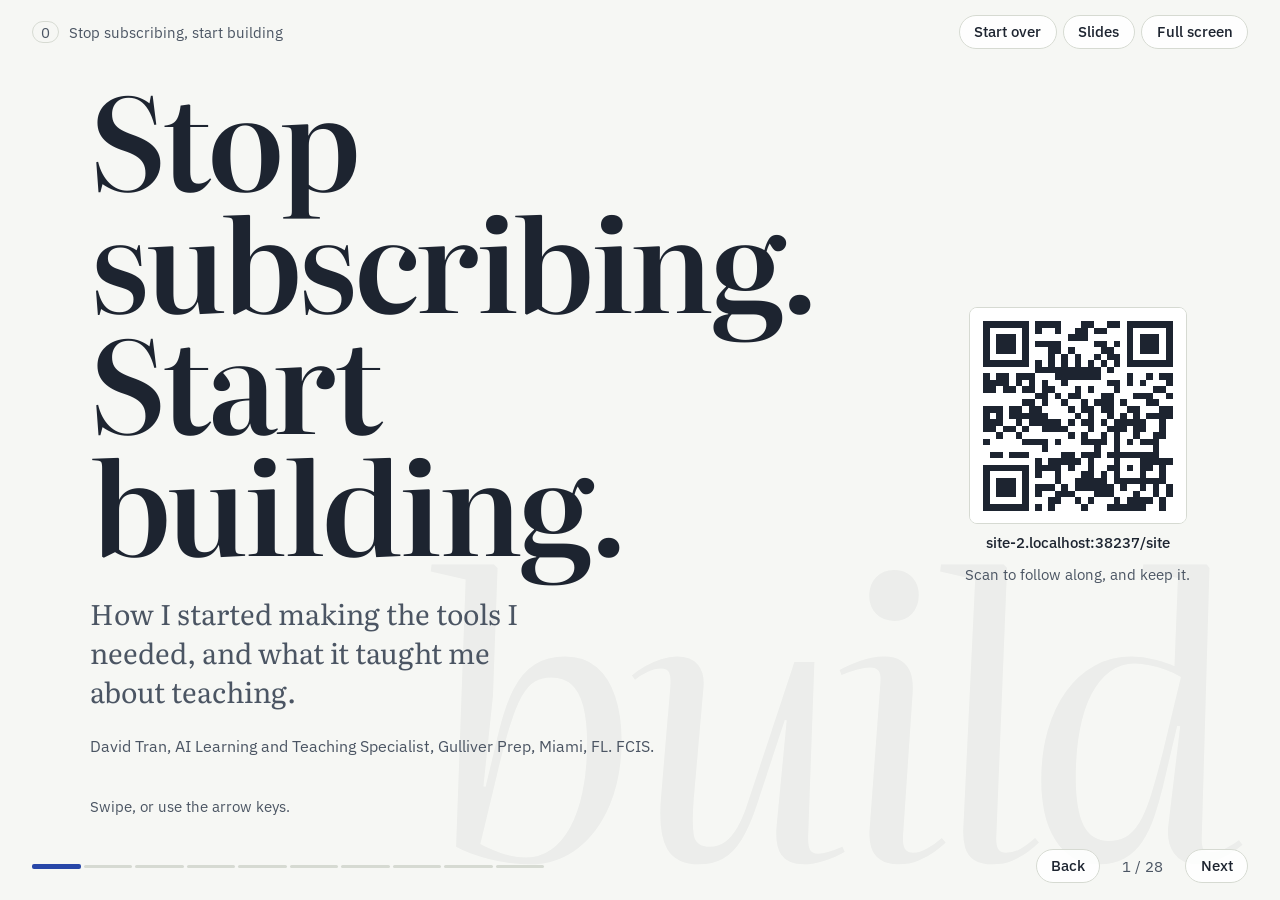
==== commit a0c074c0: "Load slide-19 chat autoscroll integration" ====
--- a/site/index.html
+++ b/site/index.html
@@ -48,6 +48,7 @@
   <script src="js/slides-b.js"></script>
   <script src="js/deck.js"></script>
   <script src="js/hud-preview.js"></script>
+  <script src="js/conversation-scroll.js"></script>
   <script src="js/tally.js"></script>
   <script src="js/pull.js"></script>
   <script src="js/typing.js"></script>
--- a/site/css/layers.css
+++ b/site/css/layers.css
@@ -1145,3 +1145,575 @@
  .publish-connector{min-width:8px;}
  .publish-browser{width:100%;}
 }
+
+
+/* Nov 3 — slide 18/19 continuity. Three architectural parts collect low on 18,
+   then appear to rise into the top headings on 19; three whole workflow rows stack underneath. */
+.architecture-scene--handoff {
+  justify-content:flex-start;
+  min-height:min(67vh,600px);
+  gap:clamp(.8rem,1.8vh,1.2rem);
+}
+.architecture-scene--handoff .architecture-lane {
+  margin-top:auto;
+  margin-bottom:.3rem;
+}
+.architecture-scene--handoff .arch-part {
+  min-height:140px;
+  border-color:#83919b;
+  background:rgba(255,255,255,.45);
+}
+.architecture-scene--handoff .arch-after {
+  margin-bottom:0;
+  font-size:clamp(.98rem,1.4vw,1.2rem);
+}
+.stack-scene {
+  width:min(1160px,100%); margin:0 auto;
+  min-height:65vh; display:flex; flex-direction:column;
+  justify-content:center; gap:clamp(.6rem,1.45vh,1rem);
+}
+.stack-columns {display:flex;flex-direction:column;gap:0;width:100%;}
+.stack-column-headings {
+  display:grid; grid-template-columns:repeat(3,minmax(0,1fr));gap:.9rem;
+  position:relative; z-index:1;
+}
+.stack-column-headings > div {
+  display:flex;flex-direction:column;justify-content:center;
+  padding:.8rem 1.2rem;
+  border:1px solid #8798a6;
+  border-top:3px solid #3f5365;
+  background:#edece8; min-height:93px;
+  font:400 clamp(1.65rem,2.4vw,2.45rem)/1.16 var(--serif);
+}
+.stack-column-headings small {
+  font:400 clamp(.76rem,.95vw,.95rem)/1.3 var(--sans);
+  color:var(--ink-soft);margin-top:.35rem;
+}
+.stack-rows {display:flex;flex-direction:column;gap:.5rem;margin-top:.7rem;}
+.stack-row {
+  display:grid;grid-template-columns:repeat(3,minmax(0,1fr));
+  column-gap:.9rem;row-gap:0;
+  padding:.2rem 0 .4rem;
+  border-bottom:1px solid #adb6b9;
+}
+.stack-cell {
+  min-width:0; min-height:68px;
+  display:flex;flex-direction:column;
+  justify-content:center;gap:.3rem;
+  padding:.48rem 1.2rem;
+  background:rgba(255,255,255,.36);
+  border-left:2px solid #7e949f;
+}
+.stack-cell b {
+  font:500 clamp(.97rem,1.35vw,1.28rem)/1.24 var(--sans);
+  overflow-wrap:anywhere;
+}
+.stack-cell small {
+  font:600 clamp(.7rem,.85vw,.85rem)/1.2 var(--sans);
+  color:var(--ink-soft);
+  letter-spacing:.1em;text-transform:uppercase;
+}
+.stack-description {
+  grid-column:1/-1;
+  font:400 clamp(.75rem,.95vw,.94rem)/1.36 var(--sans);
+  color:var(--ink-soft);
+  padding:.28rem 1.2rem 0;
+  margin:0;
+}
+.stack-row--gemini .stack-cell {border-left-color:#3e6e7a;background:#e4eeef;}
+.stack-row--chatgpt .stack-cell {border-left-color:#6c7868;}
+.stack-row--code .stack-cell {border-left-color:#9a836b;}
+.stack-focus {
+  text-align:right;margin:.35rem 0 0;
+  font:400 clamp(1rem,1.4vw,1.2rem)/1.4 var(--sans);
+}
+.stack-focus strong {font:400 clamp(1.35rem,2vw,1.75rem)/1.24 var(--serif);}
+
+/* Stacking is deliberate: headings move upward first, then each row assembles
+   across all three columns and holds. Re-entering the slide replays its sequence. */
+@media(prefers-reduced-motion:no-preference) {
+  .slide.is-active .stack-column-headings {
+    animation:stack-head-rise 1.2s cubic-bezier(.2,.68,.18,1) both .12s;
+  }
+  .slide.is-active .stack-row {
+    animation:stack-row-assemble .72s cubic-bezier(.17,.76,.21,1) both;
+    animation-delay:calc(1.05s + var(--stack)*.85s);
+  }
+  .slide.is-active .stack-row .stack-cell:nth-child(2) {
+    animation:stack-cell-fill .45s both;
+    animation-delay:calc(1.32s + var(--stack)*.85s);
+  }
+  .slide.is-active .stack-row .stack-cell:nth-child(3) {
+    animation:stack-cell-fill .45s both;
+    animation-delay:calc(1.58s + var(--stack)*.85s);
+  }
+  .slide.is-active .stack-focus {animation:arch-in .55s both 4s;}
+}
+@keyframes stack-head-rise {
+  from {opacity:.82;transform:translateY(235px) scale(.98);}
+  to {opacity:1;transform:translateY(0) scale(1);}
+}
+@keyframes stack-row-assemble {
+  from {opacity:0;transform:translateY(28px);}
+  to {opacity:1;transform:translateY(0);}
+}
+@keyframes stack-cell-fill {
+  from {opacity:0;transform:translateY(13px);}
+  to {opacity:1;transform:translateY(0);}
+}
+@media(max-width:1000px) {
+  .stack-scene {min-height:0;}
+  .stack-column-headings,.stack-row {column-gap:.45rem;}
+  .stack-column-headings>div{padding:.65rem .8rem;}
+  .stack-cell{padding:.4rem .65rem;min-height:63px;}
+  .stack-description{padding-left:.65rem;}
+}
+@media(max-width:650px) {
+  .stack-scene{min-height:0;padding:1rem 0;}
+  .stack-column-headings>div{font-size:1.3rem;min-height:70px;padding:.55rem .4rem;}
+  .stack-column-headings small{font-size:.68rem;}
+  .stack-cell b{font-size:.85rem;}
+  .stack-cell small{font-size:.64rem;}
+  .stack-cell{padding:.35rem .4rem;}
+  .stack-description{font-size:.75rem;padding:.3rem .4rem;}
+  .stack-focus{text-align:left;}
+}
+@media(prefers-reduced-motion:reduce) {
+  .stack-scene * {animation:none!important;transition:none!important;}
+}
+
+
+
+/* FCIS slide 18 / editorial comparison, Nov 3.
+   The first movement is a single visual transformation, not a second slide.
+   Later entries are rows in one restrained table. The yellow mark is the
+   original .mark highlighter from the opening seventeen slides. */
+.anatomy-editorial {
+  position:relative;
+  width:min(1170px,100%);
+  height:clamp(505px,68vh,590px);
+  margin:0 auto;
+  display:grid;
+  grid-template-rows:88px 130px minmax(0,1fr) 42px;
+  row-gap:12px;
+  isolation:isolate;
+  font-family:var(--sans);
+}
+.anatomy-editorial .anatomy-intro {
+  grid-row:1;
+  align-self:start;
+  position:relative;
+  z-index:4;
+  pointer-events:none;
+}
+.anatomy-intro>span {
+  display:block;
+  font:600 clamp(.72rem,.94vw,.89rem)/1.3 var(--sans);
+  letter-spacing:.17em;
+  color:var(--ink-soft);
+  margin:0 0 9px;
+}
+.anatomy-intro h2 {
+  margin:0;
+  font:400 clamp(2.65rem,4.35vw,4.3rem)/1 var(--serif);
+  letter-spacing:-.046em;
+}
+.anatomy-intro h2 em {
+  color:var(--ink-soft);font-weight:400;
+}
+.anatomy-editorial .anatomy-columns {
+  grid-row:2;
+  display:grid;
+  grid-template-columns:repeat(3,minmax(0,1fr));
+  column-gap:clamp(10px,1.5vw,20px);
+  position:relative;
+  z-index:3;
+}
+.anatomy-column {
+  min-width:0;
+  min-height:0;
+  display:flex;
+  flex-direction:column;
+  justify-content:center;
+  align-items:flex-start;
+  gap:4px;
+  padding:14px clamp(13px,1.4vw,24px);
+  /* Paper-tab silhouette; identical form across all three headings. */
+  clip-path:polygon(0 0,calc(100% - 25px) 0,100% 25px,100% 100%,0 100%);
+  background:#e9ece8;
+  border-bottom:3px solid transparent;
+  box-shadow:inset 0 -3px #3b4b54;
+}
+.anatomy-number {
+  font:600 clamp(.7rem,.85vw,.82rem)/1.2 var(--sans);
+  letter-spacing:.12em;
+  color:var(--ink-soft);
+}
+.anatomy-column strong {
+  font:400 clamp(2.15rem,3.1vw,3.2rem)/1.02 var(--serif);
+  letter-spacing:-.045em;
+}
+.anatomy-column small {
+  font:400 clamp(.91rem,1.1vw,1.05rem)/1.3 var(--sans);
+  color:var(--ink-soft);
+}
+.anatomy-editorial .anatomy-table {
+  grid-row:3;
+  min-height:0;
+  display:flex;
+  flex-direction:column;
+  justify-content:stretch;
+  border-top:1px solid #8c9797;
+  background:rgba(255,255,255,.25);
+}
+.anatomy-table-row {
+  display:grid;
+  flex:1 1 0;
+  grid-template-columns:repeat(3,minmax(0,1fr));
+  column-gap:clamp(10px,1.5vw,20px);
+  border-bottom:1px solid #c3ccc8;
+  min-height:0;
+}
+.anatomy-table-row>div {
+  min-width:0;
+  display:flex;
+  flex-direction:column;
+  justify-content:center;
+  gap:5px;
+  padding:10px clamp(13px,1.4vw,24px);
+  position:relative;
+}
+.anatomy-table-row>div+div:before {
+  content:"";position:absolute;
+  width:1px;left:calc(clamp(10px,1.5vw,20px) / -2);
+  top:20%;bottom:20%;
+  background:#d8dcd6;
+}
+.anatomy-table-row small {
+  font:600 clamp(.67rem,.79vw,.77rem)/1.2 var(--sans);
+  letter-spacing:.12em;
+  color:var(--ink-soft);
+}
+.anatomy-table-row strong {
+  font:500 clamp(1.02rem,1.5vw,1.38rem)/1.23 var(--sans);
+  letter-spacing:-.018em;
+}
+.anatomy-table-row span:not(.mark) {
+  font:400 clamp(.8rem,1.05vw,.95rem)/1.2 var(--sans);
+  color:var(--ink-soft);
+}
+.anatomy-table-row--gemini {
+  background:rgba(227,235,230,.6);
+  border-left:3px solid #6b807a;
+}
+.anatomy-table-row--gemini>div:first-child {padding-left:calc(clamp(13px,1.4vw,24px) - 3px);}
+.anatomy-table-row--advanced>div:first-child strong {
+  font-size:clamp(.97rem,1.35vw,1.25rem);
+}
+.anatomy-editorial .anatomy-outro {
+  grid-row:4;
+  margin:0;
+  align-self:center;
+  text-align:right;
+  font:400 clamp(1rem,1.36vw,1.22rem)/1.3 var(--sans);
+  color:var(--ink-soft);
+}
+.anatomy-outro strong {
+  font:400 clamp(1.5rem,2.15vw,2rem)/1.15 var(--serif);
+  color:var(--ink);
+}
+
+/* Sweep the entire first table row, not just its title. Cells remain above ink. */
+.anatomy-editorial .anatomy-table-row--gemini { position:relative; isolation:isolate; overflow:hidden; }
+.anatomy-editorial .anatomy-table-row--gemini::before {
+  content:""; position:absolute; z-index:0; inset:0;
+  background:var(--highlight); opacity:.68;
+  transform:scaleX(0); transform-origin:left center;
+}
+.anatomy-editorial .anatomy-table-row--gemini > div { z-index:1; }
+@media(prefers-reduced-motion:no-preference) {
+  .slide.is-active .anatomy-editorial .anatomy-table-row--gemini::before {
+    animation:anatomy-yellow-row .8s cubic-bezier(.55,0,.2,1) both 9.3s;
+  }
+}
+@keyframes anatomy-yellow-row { from{transform:scaleX(0)} to{transform:scaleX(1)} }
+@media(prefers-reduced-motion:reduce) {
+  .anatomy-editorial .anatomy-table-row--gemini::before { transform:scaleX(1); }
+}
+/* The title and heading plaques settle for 3.1 seconds. The plaques then
+   travel upwards as the ORIGINAL elements; rows enter as whole editorial lines.
+   The whole Gemini row highlights automatically two seconds after the outro has appeared. */
+@media(prefers-reduced-motion:no-preference) {
+  .slide.is-active .anatomy-editorial .anatomy-intro {
+    animation:editorial-title-out .7s ease-in both 3.15s;
+  }
+  .slide.is-active .anatomy-editorial .anatomy-columns {
+    animation:editorial-head-rise 1.2s cubic-bezier(.2,.7,.19,1) both 3.2s;
+  }
+  .slide.is-active .anatomy-editorial .anatomy-table-row {
+    animation:editorial-row-in .65s cubic-bezier(.2,.77,.25,1) both;
+  }
+  .slide.is-active .anatomy-editorial .anatomy-table-row:nth-child(1){animation-delay:4.35s;}
+  .slide.is-active .anatomy-editorial .anatomy-table-row:nth-child(2){animation-delay:5.1s;}
+  .slide.is-active .anatomy-editorial .anatomy-table-row:nth-child(3){animation-delay:5.85s;}
+  .slide.is-active .anatomy-editorial .anatomy-outro {
+    animation:editorial-row-in .65s both 6.65s;
+  }
+}
+@keyframes editorial-title-out {
+  from{opacity:1;transform:translateY(0);}
+  to{opacity:0;transform:translateY(-24px);}
+}
+@keyframes editorial-head-rise {
+  0%{transform:translateY(165px) scale(1.035);}
+  100%{transform:translateY(0) scale(1);}
+}
+@keyframes editorial-row-in {
+  from{opacity:0;transform:translateY(14px);}
+  to{opacity:1;transform:translateY(0);}
+}
+/* Under reduced motion, the comparison is immediately legible with Gemini distinguished. */
+@media(prefers-reduced-motion:reduce) {
+  .anatomy-editorial .anatomy-intro {opacity:0;}
+  .anatomy-editorial .anatomy-columns {transform:none;}
+  .anatomy-editorial .anatomy-table-row,
+  .anatomy-editorial .anatomy-outro {opacity:1;transform:none;}
+}
+@media(max-height:760px) and (min-width:900px){
+  .anatomy-editorial {height:clamp(450px,67vh,530px);grid-template-rows:72px 112px minmax(0,1fr) 36px;row-gap:8px;}
+  .anatomy-column {padding-top:8px;padding-bottom:8px;}
+  .anatomy-table-row>div {padding-top:6px;padding-bottom:6px;}
+}
+@media(max-width:780px){
+  .anatomy-editorial {height:clamp(500px,72vh,590px);grid-template-rows:74px 114px minmax(0,1fr) 42px;row-gap:8px;}
+  .anatomy-editorial .anatomy-columns,.anatomy-table-row {column-gap:8px;}
+  .anatomy-column,.anatomy-table-row>div {padding-left:8px;padding-right:8px;}
+  .anatomy-column strong {font-size:clamp(1.3rem,3vw,2.3rem);}
+  .anatomy-column small {font-size:.76rem;}
+  .anatomy-number {font-size:.59rem;}
+  .anatomy-table-row strong {font-size:clamp(.8rem,1.5vw,1.12rem);}
+  .anatomy-table-row small {font-size:.6rem;}
+  .anatomy-table-row span:not(.mark) {font-size:.73rem;}
+  .anatomy-table-row--gemini>div:first-child {padding-left:5px;}
+}
+
+
+/* FCIS slide 19 — an evolving conversation rather than three separate tutorials.
+   Only chat turns accumulate; explanation swaps per click. No fake "send" button. */
+.conversation-scene {
+  width:min(1160px,100%);
+  margin:0 auto;
+  display:grid;
+  grid-template-columns:minmax(0,1.06fr) minmax(0,.94fr);
+  column-gap:clamp(36px,5vw,78px);
+  align-items:center;
+  min-height:clamp(490px,66vh,610px);
+  font-family:var(--sans);
+}
+.conversation-left {
+  height:clamp(480px,66vh,590px);
+  min-height:0;
+  display:flex;flex-direction:column;
+  background:#fcfcfa;
+  border:1px solid #cdd4d2;
+  box-shadow:0 17px 44px rgba(33,50,58,.09);
+  overflow:hidden;
+  position:relative;
+}
+.conversation-browser {
+  min-height:78px;flex:0 0 78px;
+  padding:14px 20px 12px;
+  display:grid;
+  grid-template-columns:1fr auto;
+  align-items:end;
+  gap:5px 12px;
+  border-bottom:1px solid #e1e5e1;
+  background:#f1f3ef;
+}
+.conversation-eyebrow {
+  grid-column:1/-1;
+  font:600 .69rem/1.1 var(--sans);
+  letter-spacing:.13em;
+  color:#68747a;
+}
+.conversation-brand {
+  display:flex;align-items:center;gap:.55rem;
+  font:500 clamp(1.15rem,1.55vw,1.4rem)/1.1 var(--sans);
+  letter-spacing:-.02em;
+}
+.conversation-sparkle {font-size:1.4rem;color:#4b71b2;}
+.conversation-progress {font:400 .76rem/1.2 var(--sans);color:#748088;}
+.conversation-history {
+  display:flex;flex-direction:column;align-items:stretch;
+  gap:clamp(8px,1.2vh,13px);
+  flex:1 1 auto;
+  min-height:0;
+  overflow:hidden;
+  padding:clamp(13px,2vh,20px) clamp(14px,1.65vw,23px);
+  justify-content:flex-start;
+}
+.conversation-message {
+  max-width:88%;
+  min-width:0;
+  border-radius:13px;
+  padding:11px 16px 12px;
+  display:flex;flex-direction:column;
+  gap:5px;
+}
+.conversation-message p {
+  font:400 clamp(.98rem,1.15vw,1.1rem)/1.34 var(--sans);
+  margin:0;
+}
+.conversation-speaker {
+  font:600 .66rem/1.1 var(--sans);
+  letter-spacing:.11em;color:#5b6b75;
+}
+.conversation-user {
+  background:#e7eceb;
+  border-bottom-right-radius:3px;
+  align-self:flex-end;
+}
+.conversation-gemini {
+  background:#f4f5f2;
+  border:1px solid #dce2de;
+  border-bottom-left-radius:3px;
+  align-self:flex-start;
+}
+.conversation-turn--idea {max-width:88%;}
+.conversation-turn--response {max-width:94%;padding:9px 13px 10px;}
+.conversation-turn--response p {font-size:clamp(.88rem,1.04vw,1rem);}
+.conversation-response-summary {
+  display:grid;
+  grid-template-columns:repeat(2,minmax(0,1fr));
+  gap:4px 12px;
+}
+.conversation-response-summary span {
+  font:400 clamp(.75rem,.86vw,.86rem)/1.24 var(--sans);
+  color:#405260;
+  padding-left:10px;
+  position:relative;
+}
+.conversation-response-summary span::before {
+  content:"";position:absolute;left:0;top:.36em;
+  width:4px;height:4px;border-radius:50%;background:#647a91;
+}
+.conversation-canvas-choice {
+  align-self:flex-end;
+  margin:0 5px -2px;
+  display:flex;gap:8px;align-items:center;
+  border:1px solid #8caaa6;
+  border-radius:999px;
+  background:#e8f0ee;
+  padding:5px 13px;
+  color:#30554e;
+  font:600 .85rem/1.15 var(--sans);
+}
+.conversation-canvas-icon {font-size:1rem;}
+.conversation-selected {
+  font:600 .63rem/1.2 var(--sans);
+  letter-spacing:.08em;
+  color:#43695f;
+}
+.conversation-turn--build {
+  background:#e1e9e6;
+  max-width:82%;
+}
+.conversation-turn--building {
+  position:relative;
+  max-width:83%;
+  padding:9px 13px 10px;
+  border-color:#b6c9c2;
+}
+.conversation-turn--building p {font-size:clamp(.86rem,1vw,.96rem);}
+.conversation-activity {display:flex;gap:5px;margin-top:2px;}
+.conversation-activity i {
+  display:block;width:5px;height:5px;border-radius:50%;background:#53756e;
+}
+.conversation-footer {
+  height:29px;flex:0 0 29px;
+  border-top:1px solid #e0e5e1;
+  display:flex;justify-content:space-between;align-items:center;
+  gap:1rem;padding:0 17px;
+  background:#f4f5f2;
+  font:600 .58rem/1.1 var(--sans);
+  letter-spacing:.09em;color:#798584;
+}
+.conversation-right {
+  align-self:center;
+  display:flex;flex-direction:column;
+  min-height:440px;
+  justify-content:center;
+  position:relative;
+}
+.conversation-right-kicker {
+  font:600 clamp(.8rem,1vw,.9rem)/1.2 var(--sans);
+  letter-spacing:.15em;color:var(--ink-soft);
+  margin:0 0 clamp(30px,5vh,48px);
+}
+.conversation-explanation {
+  display:none;
+  flex-direction:column;gap:17px;
+  min-height:265px;
+  justify-content:center;
+}
+.conversation-explanation--idea {display:flex;}
+.conversation-section-number {
+  font:600 .84rem/1.2 var(--sans);
+  letter-spacing:.12em;color:var(--ink-soft);
+}
+.conversation-explanation h2 {
+  font:400 clamp(2.35rem,3.7vw,3.65rem)/1.1 var(--serif);
+  letter-spacing:-.042em;
+  margin:0;
+  max-width:15ch;
+}
+.conversation-explanation p {
+  font:400 clamp(1.15rem,1.62vw,1.45rem)/1.43 var(--sans);
+  color:var(--ink-soft);margin:0;
+  max-width:28rem;
+}
+.conversation-takeaway {
+  border-top:1px solid #a6b0ad;
+  margin-top:24px;padding-top:16px;
+  font:400 clamp(1.03rem,1.4vw,1.25rem)/1.35 var(--serif);
+}
+.conversation-takeaway span {color:var(--ink-soft);}
+/* The same conversation stays in place while one new turn is revealed by each swipe.
+   Stage explanations switch without accumulating dense prose on the right. */
+.conversation-scene:has(.conversation-turn--self.on) .conversation-explanation--idea {display:none;}
+.conversation-scene:has(.conversation-turn--self.on) .conversation-explanation--self {display:flex;}
+.conversation-scene:has(.conversation-turn--build.on) .conversation-explanation--self {display:none;}
+.conversation-scene:has(.conversation-turn--build.on) .conversation-explanation--build {display:flex;}
+.conversation-scene:has(.conversation-turn--build.on) .conversation-history {gap:7px;}
+.conversation-scene:has(.conversation-turn--build.on) .conversation-message {padding-top:8px;padding-bottom:8px;}
+.conversation-scene:has(.conversation-turn--build.on) .conversation-turn--idea {padding-top:8px;padding-bottom:8px;}
+/* Backward navigation restores the appropriate reveal state through engine .on classes. */
+@media(prefers-reduced-motion:no-preference) {
+  .slide.is-active .conversation-explanation {animation:conversation-stage-fade .35s ease-out both;}
+  .slide.is-active .conversation-turn--idea {animation:conversation-turn-arrive .55s both .1s;}
+  .conversation-history [data-step].on {transform:none;}
+  .conversation-history [data-step].on.conversation-user {transition:opacity .45s ease,transform .45s cubic-bezier(.2,.76,.2,1);}
+  .conversation-history [data-step].on.conversation-gemini {transition:opacity .5s ease .12s,transform .5s ease .12s;}
+  .conversation-scene:has(.conversation-turn--building.on) .conversation-activity i {animation:conversation-dot-pulse 1.1s infinite ease-in-out;}
+  .conversation-activity i:nth-child(2) {animation-delay:.15s!important;}
+  .conversation-activity i:nth-child(3) {animation-delay:.3s!important;}
+}
+@keyframes conversation-stage-fade {from{opacity:0;transform:translateY(12px)}to{opacity:1;transform:none}}
+@keyframes conversation-turn-arrive {from{opacity:0;transform:translateY(24px)}to{opacity:1;transform:none}}
+@keyframes conversation-dot-pulse {0%,60%,100%{opacity:.35;transform:translateY(0)}30%{opacity:1;transform:translateY(-3px)}}
+@media(max-width:1050px) {
+  .conversation-scene {column-gap:25px;}
+  .conversation-left {height:clamp(450px,65vh,570px);}
+  .conversation-message p {font-size:.97rem;}
+  .conversation-response-summary span {font-size:.73rem;}
+  .conversation-explanation h2 {font-size:clamp(2.1rem,3.1vw,3rem);}
+}
+@media(max-width:760px) {
+  .conversation-scene {grid-template-columns:1fr;gap:1rem;min-height:0;align-items:start;padding-bottom:2rem;}
+  .conversation-left {height:450px;max-width:100%;}
+  .conversation-right {min-height:0;}
+  .conversation-right-kicker {margin:0 0 13px;}
+  .conversation-explanation {min-height:0;gap:10px;}
+  .conversation-explanation h2 {font-size:2.1rem;}
+  .conversation-takeaway {margin-top:15px;}
+}
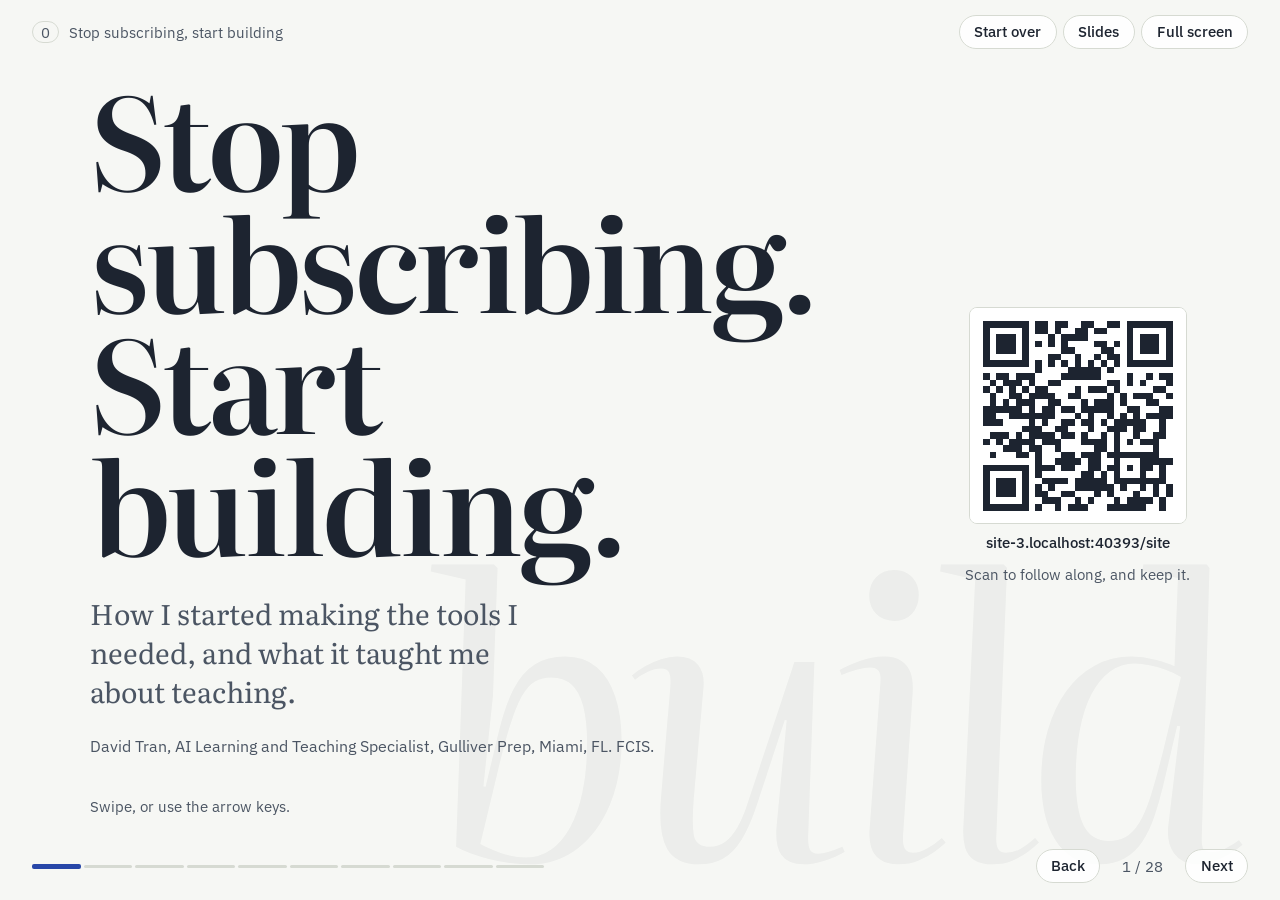
==== commit 49d03ed3: "Load functional HUD copy-source controls; remove obsolete chat scroller" ====
--- a/site/index.html
+++ b/site/index.html
@@ -48,7 +48,7 @@
   <script src="js/slides-b.js"></script>
   <script src="js/deck.js"></script>
   <script src="js/hud-preview.js"></script>
-  <script src="js/conversation-scroll.js"></script>
+  <script src="js/hud-actions.js"></script>
   <script src="js/tally.js"></script>
   <script src="js/pull.js"></script>
   <script src="js/typing.js"></script>
--- a/site/css/layers.css
+++ b/site/css/layers.css
@@ -1717,3 +1717,102 @@
   .conversation-explanation h2 {font-size:2.1rem;}
   .conversation-takeaway {margin-top:15px;}
 }
+
+/* History remains scrollable while new messages accumulate; older turns move upward naturally. */
+.conversation-history {overflow-y:auto;scrollbar-width:thin;scrollbar-color:#bdc9c5 transparent;}
+.conversation-history>.conversation-message,.conversation-history>.conversation-canvas-choice {flex-shrink:0;}
+@media(prefers-reduced-motion:reduce){.conversation-history{scroll-behavior:auto}}
+
+
+/* Nov 3: the chat is ONE unsent prompt, progressively disclosed.
+   No fabricated model response, additional message bubbles, or Send action. */
+.conversation-scene--single-prompt .conversation-history {
+  justify-content:flex-start;
+  gap:0;
+  overflow-y:auto;
+}
+.conversation-scene--single-prompt .conversation-single-message {
+  align-self:stretch;
+  max-width:100%;
+  border-radius:15px 15px 4px 15px;
+  padding:clamp(17px,2vw,26px);
+  gap:0;
+  background:#e7eceb;
+}
+.conversation-scene--single-prompt .conversation-single-message .conversation-speaker {
+  margin-bottom:13px;
+}
+.conversation-scene--single-prompt .conversation-prompt-part {
+  margin:0;
+  font:400 clamp(1.06rem,1.36vw,1.32rem)/1.48 var(--sans);
+  color:var(--ink);
+}
+.conversation-scene--single-prompt .conversation-prompt-part + .conversation-prompt-part {
+  margin-top:15px;
+  padding-top:13px;
+  border-top:1px solid #c0cecb;
+}
+.conversation-scene--single-prompt .conversation-prompt-part[data-step]:not(.on) {
+  display:none;
+}
+.conversation-scene--single-prompt .conversation-prompt-part.on {
+  opacity:1;transform:none;
+}
+.conversation-scene--single-prompt .conversation-mode-on {
+  background:#d4e9dd;
+  color:#31574b;
+  border:1px solid #95b5a6;
+  font:700 .61rem/1.2 var(--sans);
+  letter-spacing:.08em;
+  border-radius:999px;
+  padding:5px 8px;
+  vertical-align:middle;
+  margin-left:5px;
+}
+.conversation-scene--single-prompt:has(.conversation-prompt-part--self.on) .conversation-explanation--idea {display:none;}
+.conversation-scene--single-prompt:has(.conversation-prompt-part--self.on) .conversation-explanation--self {display:flex;}
+.conversation-scene--single-prompt:has(.conversation-prompt-part--build.on) .conversation-explanation--self {display:none;}
+.conversation-scene--single-prompt:has(.conversation-prompt-part--build.on) .conversation-explanation--build {display:flex;}
+.conversation-scene--single-prompt .conversation-footer {font-size:.53rem;}
+@media(prefers-reduced-motion:no-preference) {
+  .conversation-scene--single-prompt .conversation-prompt-part.on {
+    animation:single-prompt-arrive .4s ease-out both;
+  }
+}
+@keyframes single-prompt-arrive {
+  from {opacity:0;transform:translateY(12px)}
+  to {opacity:1;transform:translateY(0)}
+}
+@media(max-width:1050px) {
+  .conversation-scene--single-prompt .conversation-prompt-part {font-size:clamp(.99rem,1.2vw,1.18rem);}
+}
+@media(max-width:760px) {
+  .conversation-scene--single-prompt .conversation-single-message {padding:16px;}
+  .conversation-scene--single-prompt .conversation-prompt-part {font-size:1rem;}
+}
+
+/* HUD actions use the actual checked-in HTML demo. */
+.hud-actions--practical {
+  display:flex;flex-direction:row;flex-wrap:wrap;
+  align-items:center;
+  gap:.55rem;
+}
+.hud-actions--practical a,.hud-actions--practical button {
+  font:500 clamp(.8rem,1.03vw,.96rem)/1.2 var(--sans);
+  color:#254c75;
+  border:1px solid #93a6ad;
+  border-radius:3px;
+  padding:.55rem .76rem;
+  background:rgba(255,255,255,.7);
+  text-decoration:none;
+  cursor:pointer;
+}
+.hud-actions--practical a:hover,.hud-actions--practical button:hover {
+  background:#e8ecec;border-color:#42657b;
+}
+.hud-action-feedback {
+  min-height:1.1em;
+  margin:-.7rem 0 0;
+  font:400 .83rem/1.3 var(--sans);
+  color:var(--ink-soft);
+}
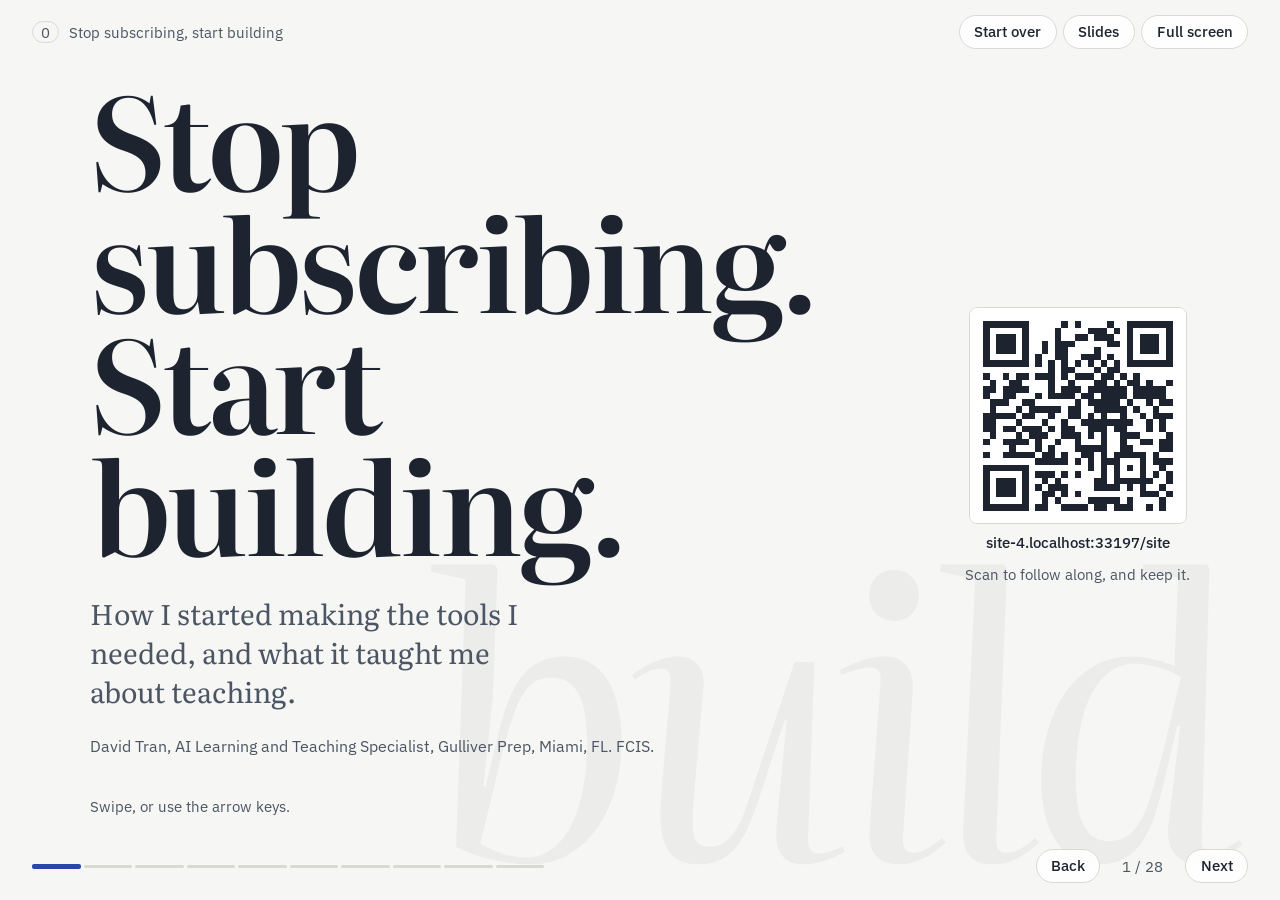
==== commit 03b2d95b: "Load single-prompt typing and smart-screen fitting script" ====
--- a/site/index.html
+++ b/site/index.html
@@ -49,6 +49,7 @@
   <script src="js/deck.js"></script>
   <script src="js/hud-preview.js"></script>
   <script src="js/hud-actions.js"></script>
+  <script src="js/conversation-type.js"></script>
   <script src="js/tally.js"></script>
   <script src="js/pull.js"></script>
   <script src="js/typing.js"></script>
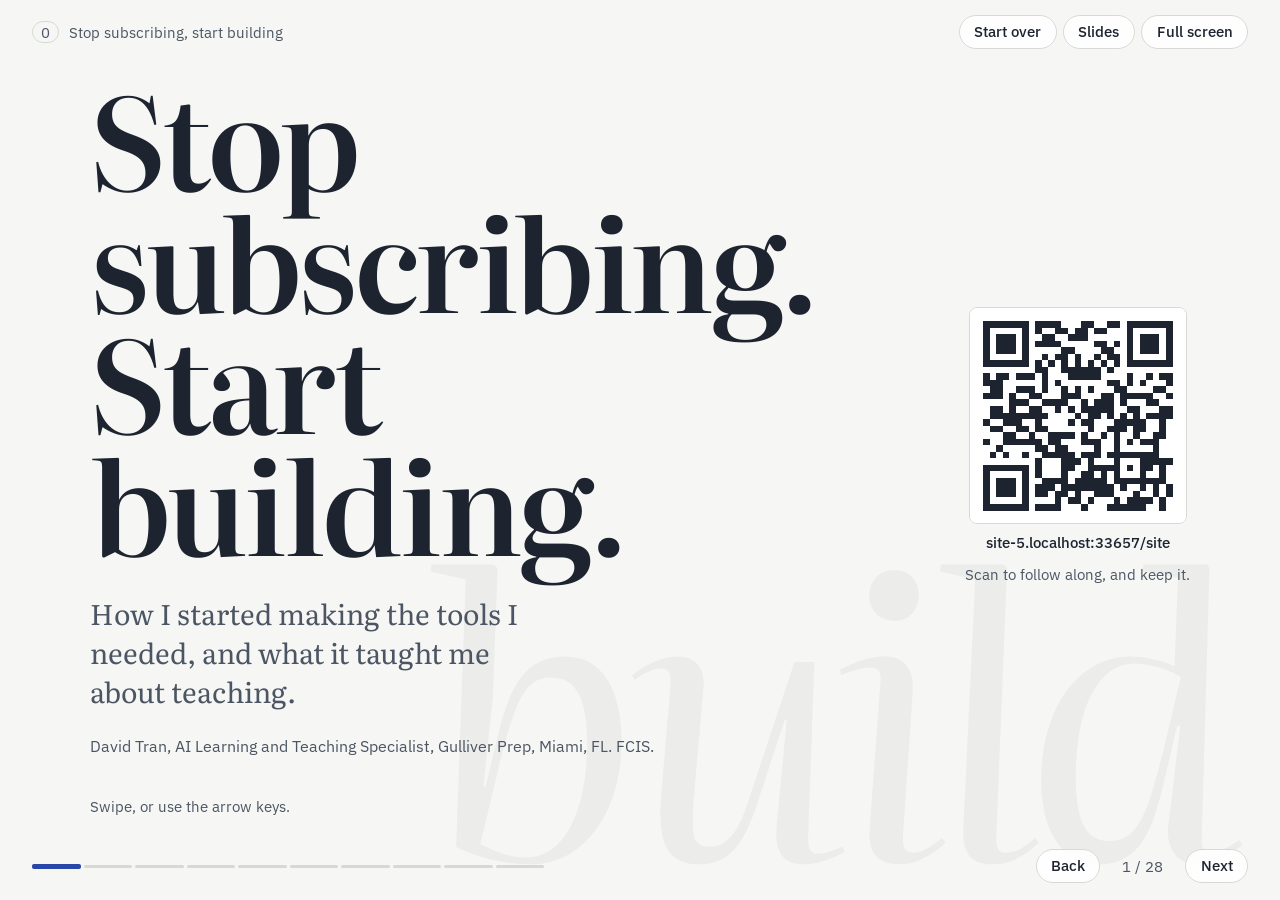
==== commit e3d8f23a: "Load HUD viewport-to-preview animation controller" ====
--- a/site/index.html
+++ b/site/index.html
@@ -48,6 +48,7 @@
   <script src="js/slides-b.js"></script>
   <script src="js/deck.js"></script>
   <script src="js/hud-preview.js"></script>
+  <script src="js/hud-intro.js"></script>
   <script src="js/hud-actions.js"></script>
   <script src="js/conversation-type.js"></script>
   <script src="js/tally.js"></script>
--- a/site/css/layers.css
+++ b/site/css/layers.css
@@ -1816,3 +1816,200 @@
   font:400 .83rem/1.3 var(--sans);
   color:var(--ink-soft);
 }
+
+
+/* Slide 19 projector/smart-screen QA: fit full message and animate Canvas selection.
+   Keep one continuous bubble; paragraph breaks, not decorative divider lines. */
+.conversation-scene--single-prompt {
+  height:min(68vh,570px);
+  min-height:0;
+  align-items:stretch;
+  grid-template-columns:minmax(0,1fr) minmax(0,.94fr);
+  column-gap:clamp(30px,4vw,66px);
+}
+.conversation-scene--single-prompt .conversation-left {
+  height:100%;
+  min-height:0;
+  max-height:100%;
+}
+.conversation-scene--single-prompt .conversation-browser {
+  min-height:68px;
+  flex-basis:68px;
+  padding:10px 16px;
+}
+.conversation-scene--single-prompt .conversation-history {
+  min-height:0;
+  flex:1 1 0;
+  padding:clamp(10px,1.5vh,16px);
+  overscroll-behavior:contain;
+}
+.conversation-scene--single-prompt .conversation-single-message {
+  padding:clamp(13px,1.4vw,20px);
+  border-radius:14px 14px 4px 14px;
+}
+.conversation-scene--single-prompt .conversation-single-message .conversation-speaker {
+  margin-bottom:12px;
+}
+.conversation-scene--single-prompt .conversation-prompt-part {
+  font-size:clamp(.94rem,1.23vw,1.2rem);
+  line-height:1.38;
+}
+.conversation-scene--single-prompt .conversation-prompt-part + .conversation-prompt-part {
+  /* The next paragraph is part of the SAME message, with a natural blank line. */
+  margin-top:1.1em;
+  padding-top:0;
+  border-top:0;
+}
+.conversation-scene--single-prompt .conversation-footer {
+  min-height:24px;
+  height:24px;
+  flex-basis:24px;
+  padding:0 12px;
+}
+.conversation-scene--single-prompt .conversation-right {
+  min-height:0;
+  height:100%;
+}
+.conversation-scene--single-prompt .conversation-right-kicker {
+  margin-bottom:clamp(15px,3vh,32px);
+}
+.conversation-scene--single-prompt .conversation-explanation {
+  min-height:0;
+  gap:clamp(9px,1.9vh,17px);
+}
+.conversation-scene--single-prompt .conversation-explanation h2 {
+  font-size:clamp(2.15rem,3.4vw,3.35rem);
+}
+.conversation-scene--single-prompt .conversation-explanation p {
+  font-size:clamp(1.05rem,1.45vw,1.33rem);
+}
+.conversation-scene--single-prompt .conversation-takeaway {
+  margin-top:clamp(13px,2.5vh,24px);
+}
+/* Noticeable Canvas button press before the first prompt begins typing. */
+.conversation-scene--single-prompt .conversation-canvas-button {
+  display:inline-flex;
+  align-items:center;
+  padding:6px 9px;
+  gap:5px;
+  border-radius:999px;
+  position:relative;
+  isolation:isolate;
+  border:1px solid #c6d0cc;
+  background:#fbfcfa;
+  color:#62717a;
+  font:600 .79rem/1 var(--sans);
+}
+.conversation-scene--single-prompt .conversation-canvas-button .conversation-mode-on {
+  display:inline-block;
+  margin-left:2px;
+  padding:4px 6px;
+  font-size:.58rem;
+}
+@media(prefers-reduced-motion:no-preference) {
+  .slide.is-active .conversation-scene--single-prompt .conversation-canvas-button {
+    animation:canvas-button-press .95s ease-in-out both .18s;
+  }
+  .slide.is-active .conversation-scene--single-prompt .conversation-canvas-button::after {
+    content:"";
+    position:absolute;
+    width:9px;height:14px;
+    left:50%;top:65%;
+    background:#213844;
+    clip-path:polygon(0 0,100% 60%,55% 65%,80% 100%,61% 100%,38% 70%,0 100%);
+    z-index:3;
+    filter:drop-shadow(1px 1px 0 white);
+    animation:canvas-pointer-click 1s ease both .1s;
+  }
+  .slide.is-active .conversation-scene--single-prompt .conversation-mode-on {
+    animation:canvas-selected-ink .65s ease both .63s;
+  }
+}
+@keyframes canvas-button-press {
+  0%,40%{background:#fbfcfa;border-color:#c6d0cc;transform:scale(1);}
+  58%{background:#d7eadf;border-color:#527c6d;transform:scale(.94);}
+  100%{background:#e0eee7;border-color:#4f846c;transform:scale(1);}
+}
+@keyframes canvas-pointer-click {
+  0%{opacity:0;transform:translate(18px,20px);}
+  24%{opacity:1;transform:translate(7px,8px);}
+  50%{opacity:1;transform:translate(0,0) scale(.91);}
+  78%,100%{opacity:0;transform:translate(-5px,-5px);}
+}
+@keyframes canvas-selected-ink {
+  0%,25%{opacity:0;transform:scale(.85);}
+  100%{opacity:1;transform:scale(1);}
+}
+@media(prefers-reduced-motion:reduce) {
+  .conversation-scene--single-prompt .conversation-canvas-button {
+    background:#e0eee7;border-color:#4f846c;
+  }
+}
+@media(max-width:1050px) and (min-width:761px) {
+  .conversation-scene--single-prompt {column-gap:20px;}
+  .conversation-scene--single-prompt .conversation-prompt-part {font-size:clamp(.91rem,1.3vw,1.1rem);}
+  .conversation-scene--single-prompt .conversation-explanation h2 {font-size:clamp(1.9rem,3vw,2.55rem);}
+}
+@media(max-height:750px) and (min-width:761px) {
+  .conversation-scene--single-prompt {height:min(68vh,495px);}
+  .conversation-scene--single-prompt .conversation-browser {min-height:59px;flex-basis:59px;}
+  .conversation-scene--single-prompt .conversation-single-message {padding:12px 15px;}
+  .conversation-scene--single-prompt .conversation-prompt-part {line-height:1.3;}
+  .conversation-scene--single-prompt .conversation-prompt-part + .conversation-prompt-part {margin-top:.82em;}
+  .conversation-scene--single-prompt .conversation-explanation p {font-size:clamp(.97rem,1.3vw,1.2rem);}
+}
+@media(max-width:760px) {
+  .conversation-scene--single-prompt {height:auto;display:flex;flex-direction:column;gap:14px;}
+  .conversation-scene--single-prompt .conversation-left {height:auto;max-height:none;min-height:0;overflow:visible;}
+  .conversation-scene--single-prompt .conversation-history {overflow:visible;}
+  .conversation-scene--single-prompt .conversation-right {height:auto;}
+}
+
+
+/* Nov 3: the same live HUD iframe fills the viewport, holds, then settles back
+   into its usual right-hand preview. JS supplies the screen-to-frame geometry.
+   The title, description and real export controls do not arrive until it settles. */
+.hud-scene--cinematic .hud-frame-shell {
+  transform-origin:center center;
+  z-index:4;
+  backface-visibility:hidden;
+}
+.hud-scene--cinematic .hud-story {
+  position:relative;
+  z-index:1;
+}
+@media(prefers-reduced-motion:no-preference) {
+  .slide.is-active .hud-scene--cinematic.hud-intro-ready .hud-frame-shell {
+    animation:hud-fullscreen-home 3.9s cubic-bezier(.22,.75,.18,1) both;
+  }
+  .slide.is-active .hud-scene--cinematic.hud-intro-ready .hud-story > * {
+    animation:hud-story-after .7s ease-out both 3.95s;
+  }
+  .slide.is-active .hud-scene--cinematic.hud-intro-ready .hud-story > *:nth-child(2) {animation-delay:4.12s;}
+  .slide.is-active .hud-scene--cinematic.hud-intro-ready .hud-story > *:nth-child(3) {animation-delay:4.27s;}
+  .slide.is-active .hud-scene--cinematic.hud-intro-ready .hud-story > *:nth-child(4) {animation-delay:4.42s;}
+  .slide.is-active .hud-scene--cinematic.hud-intro-ready .hud-story > *:nth-child(5) {animation-delay:4.52s;}
+  .slide.is-active .hud-scene--cinematic:not(.hud-intro-ready) .hud-story {opacity:0;}
+}
+@keyframes hud-fullscreen-home {
+  0%,34% {
+    transform:translate(var(--hud-start-x,0px),var(--hud-start-y,0px))
+      scale(var(--hud-start-sx,1),var(--hud-start-sy,1));
+    border-color:transparent;
+    box-shadow:none;
+  }
+  100% {
+    transform:translate(0,0) scale(1,1);
+    border-color:#334756;
+    box-shadow:0 15px 48px rgba(15,29,40,.24);
+  }
+}
+@keyframes hud-story-after {
+  from{opacity:0;transform:translateX(-26px)}
+  to{opacity:1;transform:translateX(0)}
+}
+@media(prefers-reduced-motion:reduce) {
+  .hud-scene--cinematic .hud-story,.hud-scene--cinematic .hud-frame-shell {
+    opacity:1;transform:none;animation:none!important;
+  }
+}
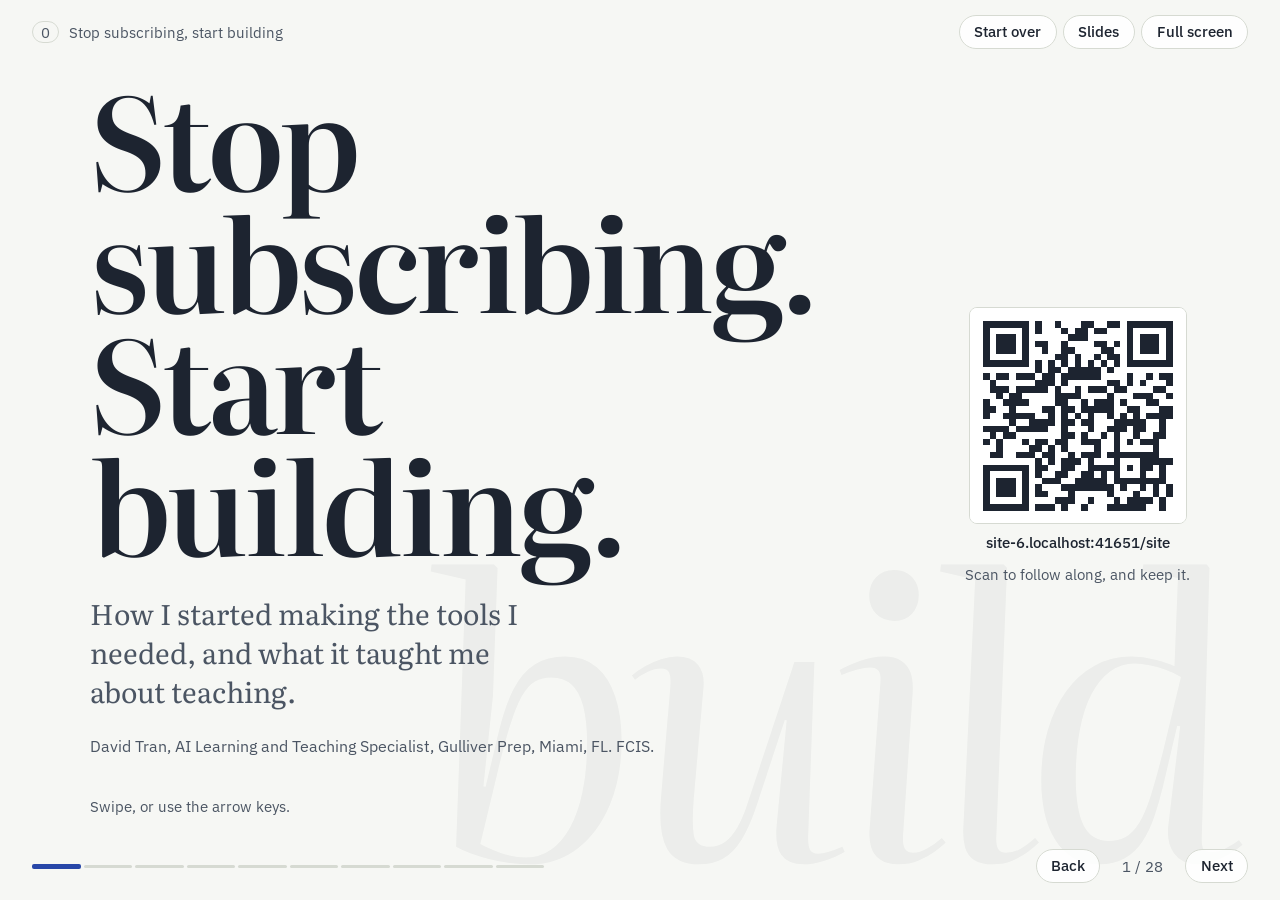
==== commit 03b206d5: "Load shared 15-tool classroom catalog before slide definitions" ====
--- a/site/index.html
+++ b/site/index.html
@@ -44,6 +44,7 @@
   <noscript><p>This presentation needs JavaScript. The full text is in the project’s <code>content/story.md</code>.</p></noscript>
 
   <script src="js/slides-a.js"></script>
+  <script src="js/tool-catalog.js"></script>
   <script src="js/steps.js"></script>
   <script src="js/slides-b.js"></script>
   <script src="js/deck.js"></script>
--- a/site/css/layers.css
+++ b/site/css/layers.css
@@ -1966,50 +1966,289 @@
 }
 
 
-/* Nov 3: the same live HUD iframe fills the viewport, holds, then settles back
-   into its usual right-hand preview. JS supplies the screen-to-frame geometry.
-   The title, description and real export controls do not arrive until it settles. */
-.hud-scene--cinematic .hud-frame-shell {
-  transform-origin:center center;
-  z-index:4;
-  backface-visibility:hidden;
-}
-.hud-scene--cinematic .hud-story {
+/* Slide 20: actual viewport hold, not a translated offscreen start.
+   JS temporarily portals the SAME iframe above the transformed slide track.
+   After exactly 3 seconds, it animates to the preview's real screen rect. */
+.hud-scene--cinematic .hud-frame-placeholder {
+  height:475px;
+  min-width:0;
+  width:100%;
+  flex-shrink:0;
+}
+.hud-frame-shell.hud-portal {
+  position:fixed !important;
+  z-index:100;
+  top:0;left:0;
+  width:100vw;height:100vh;
+  margin:0;
+  transform:none !important;
+  border:0;
+  box-shadow:none;
+  overflow:hidden;
+  background:#050914;
+  animation:none !important;
+  will-change:left,top,width,height;
+}
+.hud-portal .hud-frame-header {display:none;}
+.hud-portal .hud-preview {
+  display:block;
+  width:100%;height:100%;
+  transform:none;
+  transform-origin:top left;
+}
+.hud-frame-shell.hud-portal.hud-shrinking {
+  transition:left 1.4s cubic-bezier(.22,.75,.18,1),
+             top 1.4s cubic-bezier(.22,.75,.18,1),
+             width 1.4s cubic-bezier(.22,.75,.18,1),
+             height 1.4s cubic-bezier(.22,.75,.18,1);
+}
+.slide.is-active .hud-scene--cinematic .hud-story {
+  animation:none !important;
+  opacity:0;
+  transform:translateX(-22px);
+  pointer-events:none;
+}
+.slide.is-active .hud-scene--cinematic.hud-copy-visible .hud-story {
+  opacity:1;
+  transform:none;
+  pointer-events:auto;
+  transition:opacity .65s ease-out,transform .65s ease-out;
+}
+.slide.is-active .hud-scene--cinematic .hud-frame-shell {
+  animation:none !important;
+}
+@media(max-width:800px) {
+  .hud-scene--cinematic .hud-frame-placeholder {height:320px;}
+}
+@media(prefers-reduced-motion:reduce) {
+  .slide.is-active .hud-scene--cinematic .hud-story,
+  .slide.is-active .hud-scene--cinematic .hud-frame-shell {
+    animation:none !important;
+    opacity:1;
+    transform:none;
+    pointer-events:auto;
+  }
+}
+
+
+/* Slide 21 — focused, screenshot-informed control close-ups.
+   0: first card centered, dropdown appears.
+   1: pan to Google Sites Publish control.
+   2: pan to publish dropdown.
+   3: pull back to reveal all three columns.
+   The cards are approximations of actual controls, not full app screenshots. */
+.publish-closeups {
+  width:min(1140px,100%);
+  margin:0 auto;
+  display:flex;
+  flex-direction:column;
+  gap:clamp(14px,2.5vh,26px);
+  font-family:var(--sans);
+}
+.publish-closeups-heading {display:flex;align-items:baseline;gap:clamp(18px,3vw,45px);}
+.publish-closeups-heading .arch-eyebrow {flex:none;white-space:nowrap;font-size:clamp(.7rem,.92vw,.83rem);}
+.publish-closeups-heading h2 {
+  font:400 clamp(2.35rem,4.2vw,4rem)/1.08 var(--serif);
+  letter-spacing:-.05em;
+  margin:0;
+}
+.publish-closeups-stage {
   position:relative;
-  z-index:1;
-}
+  height:clamp(275px,43vh,390px);
+  overflow:hidden;
+  padding:clamp(8px,1.5vh,16px) 0;
+  -webkit-mask-image:linear-gradient(to right,transparent 0,#000 6%,#000 94%,transparent 100%);
+  mask-image:linear-gradient(to right,transparent 0,#000 6%,#000 94%,transparent 100%);
+}
+.publish-closeups-marker {position:absolute;pointer-events:none;}
+.publish-closeups-rail {
+  display:grid;
+  width:100%;
+  height:100%;
+  grid-template-columns:repeat(3,minmax(0,1fr));
+  gap:clamp(12px,1.9vw,24px);
+  align-items:center;
+  transform:translateX(42%) scale(1.25);
+  transform-origin:50% 50%;
+  transition:transform 1.05s cubic-bezier(.18,.74,.18,1);
+  will-change:transform;
+}
+.publish-closeups-stage:has([data-step="1"].on) .publish-closeups-rail {transform:translateX(0) scale(1.25);}
+.publish-closeups-stage:has([data-step="2"].on) .publish-closeups-rail {transform:translateX(-42%) scale(1.25);}
+.publish-closeups-stage:has([data-step="3"].on) .publish-closeups-rail {transform:none;}
+.publish-closeup {
+  min-width:0;
+  align-self:center;
+  padding:15px 13px;
+  background:#f4f5f2;
+  border:1px solid #bdc7c5;
+  box-shadow:0 14px 27px rgba(33,52,64,.12);
+  opacity:.35;
+  transform:scale(.94);
+  transition:opacity .75s ease,transform .9s ease,box-shadow .75s ease;
+}
+.publish-closeup--export {opacity:1;transform:scale(1);}
+.publish-closeups-stage:has([data-step="1"].on) .publish-closeup--export,
+.publish-closeups-stage:has([data-step="2"].on) .publish-closeup--export {opacity:.35;transform:scale(.94);}
+.publish-closeups-stage:has([data-step="1"].on):not(:has([data-step="2"].on)) .publish-closeup--editor {opacity:1;transform:scale(1);}
+.publish-closeups-stage:has([data-step="2"].on) .publish-closeup--menu {opacity:1;transform:scale(1);}
+.publish-closeups-stage:has([data-step="3"].on) .publish-closeup {opacity:1;transform:scale(1);box-shadow:0 10px 20px rgba(33,52,64,.07);}
+.publish-closeup-index {font:600 clamp(.67rem,.85vw,.81rem)/1.3 var(--sans);letter-spacing:.13em;color:#4c6170;margin:0 0 12px;}
+.publish-closeup-index span {margin-left:8px;}
+.publish-closeup-surface {
+  height:clamp(180px,25vh,225px);
+  border:1px solid #c4cbcc;
+  background:white;
+  position:relative;
+  overflow:hidden;
+}
+.publish-closeup-surface--gemini {background:#07101b;}
+.publish-closeup-appbar,.publish-closeup-sitesbar {
+  display:flex;align-items:center;
+  background:#f8f9f8;
+  color:#25313b;
+  gap:7px;
+  min-height:45px;
+  padding:8px 12px;
+  font:500 clamp(.73rem,.86vw,.85rem)/1.2 var(--sans);
+}
+.publish-closeup-appbar>span:first-child {margin-right:auto;}
+.publish-closeup-code {font-size:.7rem;color:#75818a;white-space:nowrap;}
+.publish-closeup-export-button {
+  padding:8px 10px;
+  background:#e3e4e7;border-radius:999px;
+  white-space:nowrap;
+  border:1px solid #d6dade;
+}
+.publish-closeup-export-button b {margin-left:5px;}
+.publish-closeup-export-popover {
+  display:flex;flex-direction:column;
+  position:absolute;
+  top:47px;right:6px;
+  z-index:2;
+  width:min(200px,76%);
+  padding:5px;
+  border-radius:9px;
+  background:#fff;
+  box-shadow:0 9px 25px rgba(0,0,0,.28);
+  color:#1e252c;
+  font:500 clamp(.72rem,.88vw,.85rem)/1.22 var(--sans);
+}
+.publish-closeup-export-popover span {padding:13px 9px;white-space:nowrap;}
+.publish-closeup-export-selected {background:#f7eaa5;border-radius:5px;}
+.publish-closeup-sites-logo {
+  background:#6667e9;color:#fff;
+  border-radius:5px;padding:5px;
+}
+.publish-closeup-sitesbar>span:nth-child(2) {
+  overflow:hidden;text-overflow:ellipsis;white-space:nowrap;
+  font-size:clamp(.64rem,.85vw,.82rem);
+}
+.publish-closeup-publish-button {
+  margin-left:auto;background:#5167cf;color:white;
+  border-radius:4px;border:2px solid #f5e663;
+  padding:8px 12px;font-weight:600;white-space:nowrap;
+}
+.publish-closeup-editorline {
+  display:flex;justify-content:space-between;
+  background:#fff;padding:8px 12px;
+  font:400 .7rem/1.3 var(--sans);color:#667480;
+  border-bottom:1px solid #e6e9eb;
+}
+.publish-closeup-page-slice {height:150px;background:#060b17;position:relative;overflow:hidden;}
+.publish-closeup-cyan-ring {
+  position:absolute;top:19%;left:40%;
+  width:90px;height:90px;border:3px dotted #28cbe1;
+  border-radius:45% 65% 70% 30%;
+  transform:rotate(33deg);
+  box-shadow:0 0 20px rgba(17,200,231,.21);
+}
+.publish-closeup-surface--menu {background:#eef0f2;}
+.publish-closeup-publish-popover {
+  position:absolute;
+  top:48px;right:5px;
+  width:min(235px,94%);
+  display:flex;flex-direction:column;
+  background:#fff;border:1px solid #dee2e6;
+  box-shadow:0 11px 25px rgba(0,0,0,.14);
+  border-radius:5px;
+  padding:6px;
+  font:400 clamp(.72rem,.84vw,.82rem)/1.22 var(--sans);
+}
+.publish-closeup-publish-popover span{padding:10px 9px;}
+.publish-closeup-review {background:#f7eaa5;border-left:3px solid #d8b93c;}
+.publish-closeup-pointer {
+  position:absolute;z-index:5;
+  width:15px;height:21px;
+  background:#1d2b3a;
+  clip-path:polygon(0 0,100% 60%,56% 67%,80% 100%,58% 100%,35% 71%,0 100%);
+  filter:drop-shadow(1px 1px white);
+}
+.publish-closeup-pointer--export {right:15px;top:20px;}
+.publish-closeup-pointer--editor {right:18px;top:24px;}
+.publish-closeup-pointer--menu {right:22px;top:22px;}
+.publish-closeup>p {
+  font:400 clamp(1.05rem,1.43vw,1.35rem)/1.25 var(--serif);
+  margin:13px 0 2px;
+  white-space:nowrap;
+}
+.publish-closeups-foot {
+  display:flex;
+  flex-wrap:wrap;
+  gap:5px 24px;
+  align-items:center;
+  border-top:1px solid #b3bcbd;
+  padding-top:13px;
+  font:400 clamp(.78rem,1.02vw,.98rem)/1.4 var(--sans);
+  color:#52606e;
+}
+.publish-closeups-foot a {color:#245c94;text-underline-offset:3px;margin-left:auto;}
 @media(prefers-reduced-motion:no-preference) {
-  .slide.is-active .hud-scene--cinematic.hud-intro-ready .hud-frame-shell {
-    animation:hud-fullscreen-home 3.9s cubic-bezier(.22,.75,.18,1) both;
+  .slide.is-active .publish-closeup--export .publish-closeup-export-popover {
+    animation:publish-pop-open .45s ease-out both .8s;
   }
-  .slide.is-active .hud-scene--cinematic.hud-intro-ready .hud-story > * {
-    animation:hud-story-after .7s ease-out both 3.95s;
+  .slide.is-active .publish-closeup--export .publish-closeup-pointer {
+    animation:publish-pointer-tap .8s ease-in-out both .15s;
   }
-  .slide.is-active .hud-scene--cinematic.hud-intro-ready .hud-story > *:nth-child(2) {animation-delay:4.12s;}
-  .slide.is-active .hud-scene--cinematic.hud-intro-ready .hud-story > *:nth-child(3) {animation-delay:4.27s;}
-  .slide.is-active .hud-scene--cinematic.hud-intro-ready .hud-story > *:nth-child(4) {animation-delay:4.42s;}
-  .slide.is-active .hud-scene--cinematic.hud-intro-ready .hud-story > *:nth-child(5) {animation-delay:4.52s;}
-  .slide.is-active .hud-scene--cinematic:not(.hud-intro-ready) .hud-story {opacity:0;}
-}
-@keyframes hud-fullscreen-home {
-  0%,34% {
-    transform:translate(var(--hud-start-x,0px),var(--hud-start-y,0px))
-      scale(var(--hud-start-sx,1),var(--hud-start-sy,1));
-    border-color:transparent;
-    box-shadow:none;
+  .slide.is-active .publish-closeups-stage:has([data-step="1"].on) .publish-closeup--editor .publish-closeup-pointer {
+    animation:publish-pointer-tap .8s ease-in-out both .65s;
   }
-  100% {
-    transform:translate(0,0) scale(1,1);
-    border-color:#334756;
-    box-shadow:0 15px 48px rgba(15,29,40,.24);
+  .slide.is-active .publish-closeups-stage:has([data-step="2"].on) .publish-closeup--menu .publish-closeup-publish-popover {
+    animation:publish-pop-open .45s ease-out both .65s;
   }
-}
-@keyframes hud-story-after {
-  from{opacity:0;transform:translateX(-26px)}
-  to{opacity:1;transform:translateX(0)}
-}
-@media(prefers-reduced-motion:reduce) {
-  .hud-scene--cinematic .hud-story,.hud-scene--cinematic .hud-frame-shell {
-    opacity:1;transform:none;animation:none!important;
+  .slide.is-active .publish-closeups-stage:has([data-step="2"].on) .publish-closeup--menu .publish-closeup-pointer {
+    animation:publish-pointer-tap .8s ease-in-out both .55s;
   }
 }
+@keyframes publish-pop-open{from{opacity:0;transform:translateY(-8px) scale(.96)}to{opacity:1;transform:none}}
+@keyframes publish-pointer-tap{0%{opacity:0;transform:translate(12px,13px)}40%{opacity:1;transform:translate(0,0)}65%{opacity:1;transform:scale(.88)}100%{opacity:0;transform:translate(-4px,-4px)}}
+@media(max-height:750px) and (min-width:761px){
+  .publish-closeups{gap:12px;}
+  .publish-closeups-heading h2{font-size:clamp(2.1rem,3.5vw,3.2rem);}
+  .publish-closeups-stage{height:clamp(250px,39vh,310px);}
+  .publish-closeup-surface{height:180px;}
+}
+@media(max-width:760px){
+  .publish-closeups-heading{display:block;}
+  .publish-closeups-heading h2{font-size:2.1rem;margin-top:7px;}
+  .publish-closeups-stage{height:335px;}
+  .publish-closeup{padding:9px 6px;}
+  .publish-closeup-index{font-size:.52rem;letter-spacing:.02em;}
+  .publish-closeup-index span{margin-left:2px;}
+  .publish-closeup-surface{height:210px;}
+  .publish-closeup-code{display:none;}
+  .publish-closeup-appbar,.publish-closeup-sitesbar{padding:7px 5px;font-size:.62rem;}
+  .publish-closeup-export-button{padding:5px;}
+  .publish-closeup-export-popover{width:100%;right:0;font-size:.61rem;}
+  .publish-closeup-export-popover span{padding:13px 4px;}
+  .publish-closeup-publish-button{padding:7px 5px;font-size:.61rem;}
+  .publish-closeup-publish-popover{font-size:.59rem;width:100%;}
+  .publish-closeup-publish-popover span{padding:9px 3px;}
+  .publish-closeup>p{font-size:.7rem;white-space:normal;}
+  .publish-closeups-foot a{margin-left:0;}
+}
+@media(prefers-reduced-motion:reduce){
+  .publish-closeups-rail,.publish-closeup{transition:none!important;}
+  .publish-closeup-export-popover,.publish-closeup-publish-popover{animation:none!important;opacity:1!important;}
+  .publish-closeup-pointer{display:none!important;}
+}
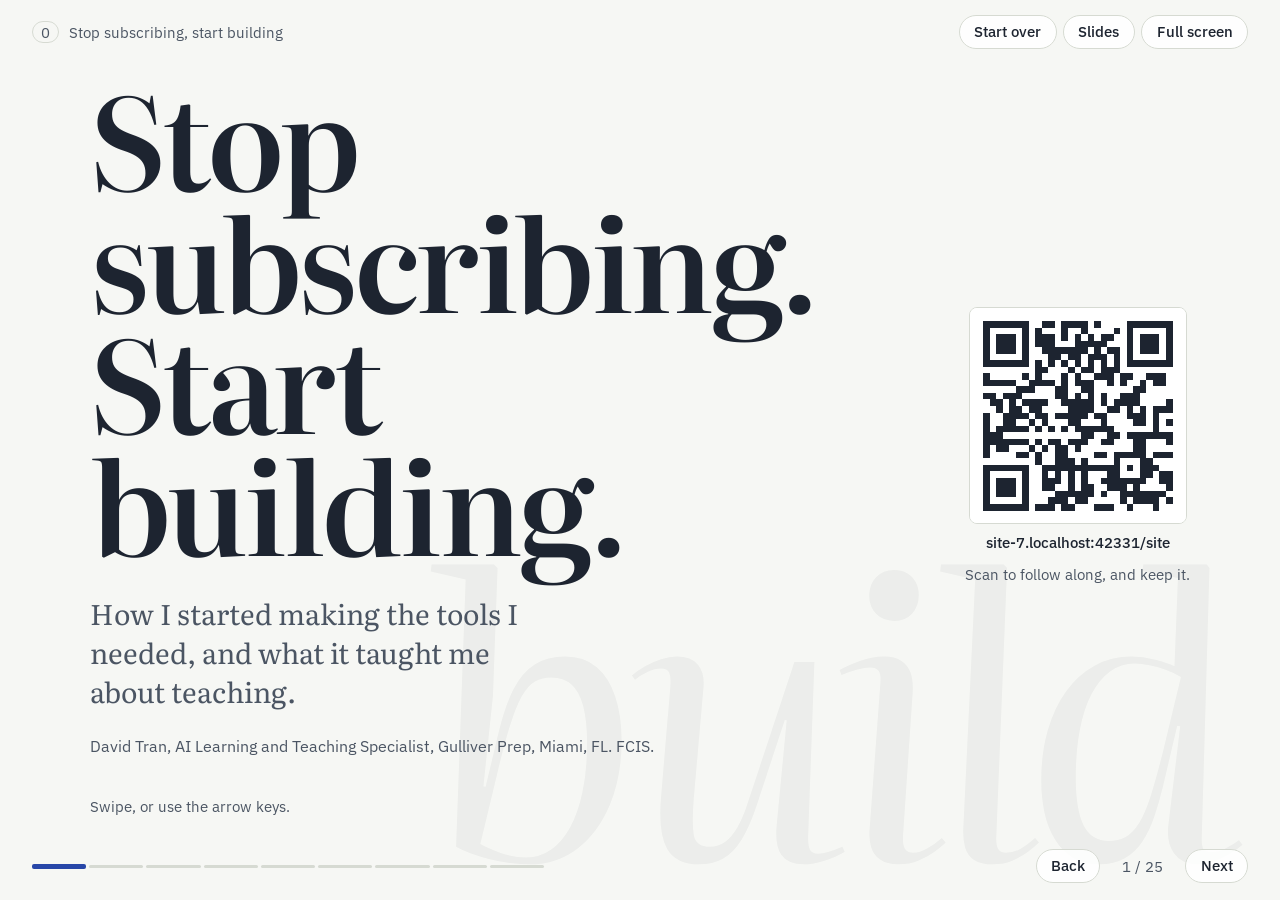
==== commit 0e4c6cf4: "Load QR renderer for public resource slide" ====
--- a/site/index.html
+++ b/site/index.html
@@ -57,5 +57,6 @@
   <script src="js/typing.js"></script>
   <script src="js/vendor/qrcode.js"></script>
   <script src="js/qr.js"></script>
+  <script src="js/resource-qr.js"></script>
 </body>
 </html>
--- a/site/css/layers.css
+++ b/site/css/layers.css
@@ -2252,3 +2252,145 @@
   .publish-closeup-export-popover,.publish-closeup-publish-popover{animation:none!important;opacity:1!important;}
   .publish-closeup-pointer{display:none!important;}
 }
+
+
+/* FCIS classroom build gallery — grade x subject, leading into editable prompts.
+   No spreadsheet / Apps Script dependency. */
+.toolboard-scene {
+  width:min(1180px,100%);
+  margin:0 auto;
+  font-family:var(--sans);
+  display:flex;
+  flex-direction:column;
+  gap:clamp(10px,1.6vh,18px);
+}
+.toolboard-scene h2,.prompt-workshop-slide h2 {
+  font:400 clamp(2.3rem,4.8vw,4.5rem)/1.07 var(--serif);
+  letter-spacing:-.047em;
+  margin:0;
+}
+.toolboard-scene .arch-eyebrow {margin:0;}
+.toolboard-grid {
+  display:grid;
+  grid-template-columns:minmax(85px,.59fr) repeat(3,minmax(0,1fr));
+  gap:clamp(6px,.8vw,11px);
+  align-items:stretch;
+}
+.toolboard-corner {
+  font:600 .68rem/1.2 var(--sans);
+  color:var(--ink-soft);letter-spacing:.12em;
+  align-self:end;padding:0 8px 12px;
+}
+.toolboard-grade {
+  border-top:3px solid #536b75;
+  background:#e1e6e3;
+  padding:10px 12px;
+  font:600 clamp(.79rem,1.07vw,.98rem)/1.2 var(--sans);
+  letter-spacing:.06em;
+}
+.toolboard-subject {
+  display:flex;align-items:center;
+  font:400 clamp(1.1rem,1.72vw,1.7rem)/1.18 var(--serif);
+  padding:9px 6px;
+}
+.toolboard-tile {
+  display:flex;flex-direction:column;
+  justify-content:center;gap:5px;
+  min-height:clamp(70px,11vh,105px);
+  padding:clamp(10px,1.2vw,16px);
+  background:rgba(255,255,255,.75);
+  border:1px solid #b8c4c5;
+  border-left:3px solid #64858b;
+  text-decoration:none;
+  color:var(--ink);
+  transition:background .18s ease,border-color .18s ease,transform .18s ease;
+}
+.toolboard-tile strong {
+  font:500 clamp(.92rem,1.24vw,1.21rem)/1.18 var(--sans);
+}
+.toolboard-tile small {
+  font:400 clamp(.7rem,.85vw,.86rem)/1.23 var(--sans);
+  color:var(--ink-soft);
+}
+.toolboard-tile:hover,.toolboard-tile:focus-visible {
+  border-color:#4c7584;background:#f7f4d5;transform:translateY(-2px);
+}
+.toolboard-foot {
+  display:flex;flex-wrap:wrap;gap:9px 23px;
+  border-top:1px solid #b1bdbd;
+  padding-top:13px;
+  font:400 clamp(.87rem,1.06vw,1.03rem)/1.35 var(--sans);
+}
+.toolboard-foot span {color:var(--ink-soft);margin-right:auto;}
+.toolboard-foot a {color:#235f86;text-underline-offset:3px;}
+.prompt-workshop-slide {
+  width:min(1160px,100%);
+  margin:0 auto;
+  display:flex;flex-direction:column;
+  gap:clamp(20px,4vh,45px);
+}
+.prompt-workshop-slide .arch-eyebrow {margin:0;}
+.prompt-workshop-steps {
+  display:grid;grid-template-columns:repeat(3,minmax(0,1fr));
+  gap:clamp(15px,2.5vw,30px);
+}
+.prompt-workshop-steps > div {
+  border-top:3px solid #5b7881;
+  padding:17px 3px;
+  display:flex;flex-direction:column;gap:10px;
+}
+.prompt-workshop-steps span {
+  font:600 .86rem/1.2 var(--sans);
+  color:var(--ink-soft);
+}
+.prompt-workshop-steps strong {
+  font:400 clamp(2rem,3.6vw,3.4rem)/1.1 var(--serif);
+  letter-spacing:-.04em;
+}
+.prompt-workshop-steps p {
+  font:400 clamp(.95rem,1.32vw,1.2rem)/1.35 var(--sans);
+  color:var(--ink-soft);margin:0;
+}
+.prompt-workshop-links {
+  display:flex;gap:14px 24px;flex-wrap:wrap;
+  font:500 clamp(.94rem,1.17vw,1.1rem)/1.3 var(--sans);
+}
+.prompt-workshop-links a {color:#245f84;text-underline-offset:4px;}
+@media(max-height:760px) and (min-width:761px) {
+  .toolboard-scene{gap:9px;}
+  .toolboard-scene h2{font-size:clamp(2.15rem,3.8vw,3.4rem);}
+  .toolboard-grade{padding:7px 10px;}
+  .toolboard-tile{min-height:68px;padding:8px 10px;}
+  .toolboard-tile strong{font-size:clamp(.82rem,1.08vw,1rem);}
+  .toolboard-tile small{font-size:clamp(.67rem,.8vw,.77rem);}
+}
+@media(max-width:760px) {
+  .toolboard-grid{grid-template-columns:54px repeat(3,minmax(0,1fr));gap:4px;}
+  .toolboard-grade{font-size:.6rem;padding:7px 4px;}
+  .toolboard-corner{font-size:.5rem;padding:3px;}
+  .toolboard-subject{font-size:.85rem;padding:3px;}
+  .toolboard-tile{padding:5px;min-height:80px;}
+  .toolboard-tile strong{font-size:.68rem;}
+  .toolboard-tile small{font-size:.58rem;}
+  .toolboard-foot{font-size:.77rem;}
+  .prompt-workshop-steps{gap:10px;}
+  .prompt-workshop-steps strong{font-size:1.8rem;}
+}
+
+/* Slide 22 is now a quiet invitation; the matrix belongs in the web app. */
+.workshop-invite{width:min(1170px,100%);margin:0 auto;display:flex;flex-direction:column;gap:clamp(18px,3.5vh,42px)}
+.workshop-invite .arch-eyebrow{margin:0}
+.workshop-invite h2{font:400 clamp(3.2rem,6.7vw,6.9rem)/1.02 var(--serif);letter-spacing:-.055em;margin:0}
+.workshop-invite-sub{font:400 clamp(1.25rem,2.3vw,2.1rem)/1.25 var(--serif);color:var(--ink-soft);max-width:800px;margin:-17px 0 0}
+.workshop-invite-grades{display:grid;grid-template-columns:repeat(3,minmax(0,1fr));gap:clamp(16px,2.2vw,32px);margin-top:clamp(8px,1vh,15px)}
+.workshop-invite-grades>div{border-top:3px solid #536c73;padding:18px 2px 14px;display:flex;flex-direction:column;gap:10px}
+.workshop-invite-grades span{font:600 .85rem/1.25 var(--sans);letter-spacing:.12em;color:var(--ink-soft)}
+.workshop-invite-grades strong{font:400 clamp(1.65rem,2.65vw,2.65rem)/1.15 var(--serif);letter-spacing:-.03em}
+.workshop-invite-grades p{font:400 clamp(.88rem,1.15vw,1.12rem)/1.3 var(--sans);color:var(--ink-soft);margin:0}
+.workshop-invite-footer{display:flex;justify-content:space-between;align-items:center;gap:22px;flex-wrap:wrap;border-top:1px solid #aabbbd;padding-top:17px}
+.workshop-invite-footer p{font:400 clamp(.86rem,1.08vw,1.06rem)/1.35 var(--sans);color:var(--ink-soft);margin:0}
+.workshop-invite-footer p span{padding:0 .22em}
+.workshop-invite-footer a{display:inline-flex;gap:10px;align-items:center;padding:12px 19px;background:#2c4b5d;color:#fff!important;font:600 clamp(.93rem,1.15vw,1.09rem)/1.2 var(--sans);text-decoration:none;border-radius:3px;white-space:nowrap}
+.workshop-invite-footer a:hover,.workshop-invite-footer a:focus-visible{background:#456877;outline:3px solid #d6c36e;outline-offset:3px}
+@media(max-height:760px) and (min-width:761px){.workshop-invite{gap:18px}.workshop-invite h2{font-size:clamp(2.8rem,5.6vw,5.4rem)}.workshop-invite-sub{margin:-9px 0 0}.workshop-invite-grades{margin-top:6px}.workshop-invite-grades>div{padding:12px 2px}}
+@media(max-width:760px){.workshop-invite{gap:19px}.workshop-invite h2{font-size:clamp(2.6rem,7vw,4rem)}.workshop-invite-sub{margin:0}.workshop-invite-grades{gap:12px}.workshop-invite-grades strong{font-size:clamp(1.05rem,3.7vw,1.7rem)}.workshop-invite-grades p{font-size:.77rem}.workshop-invite-grades>div{padding:12px 0}}
